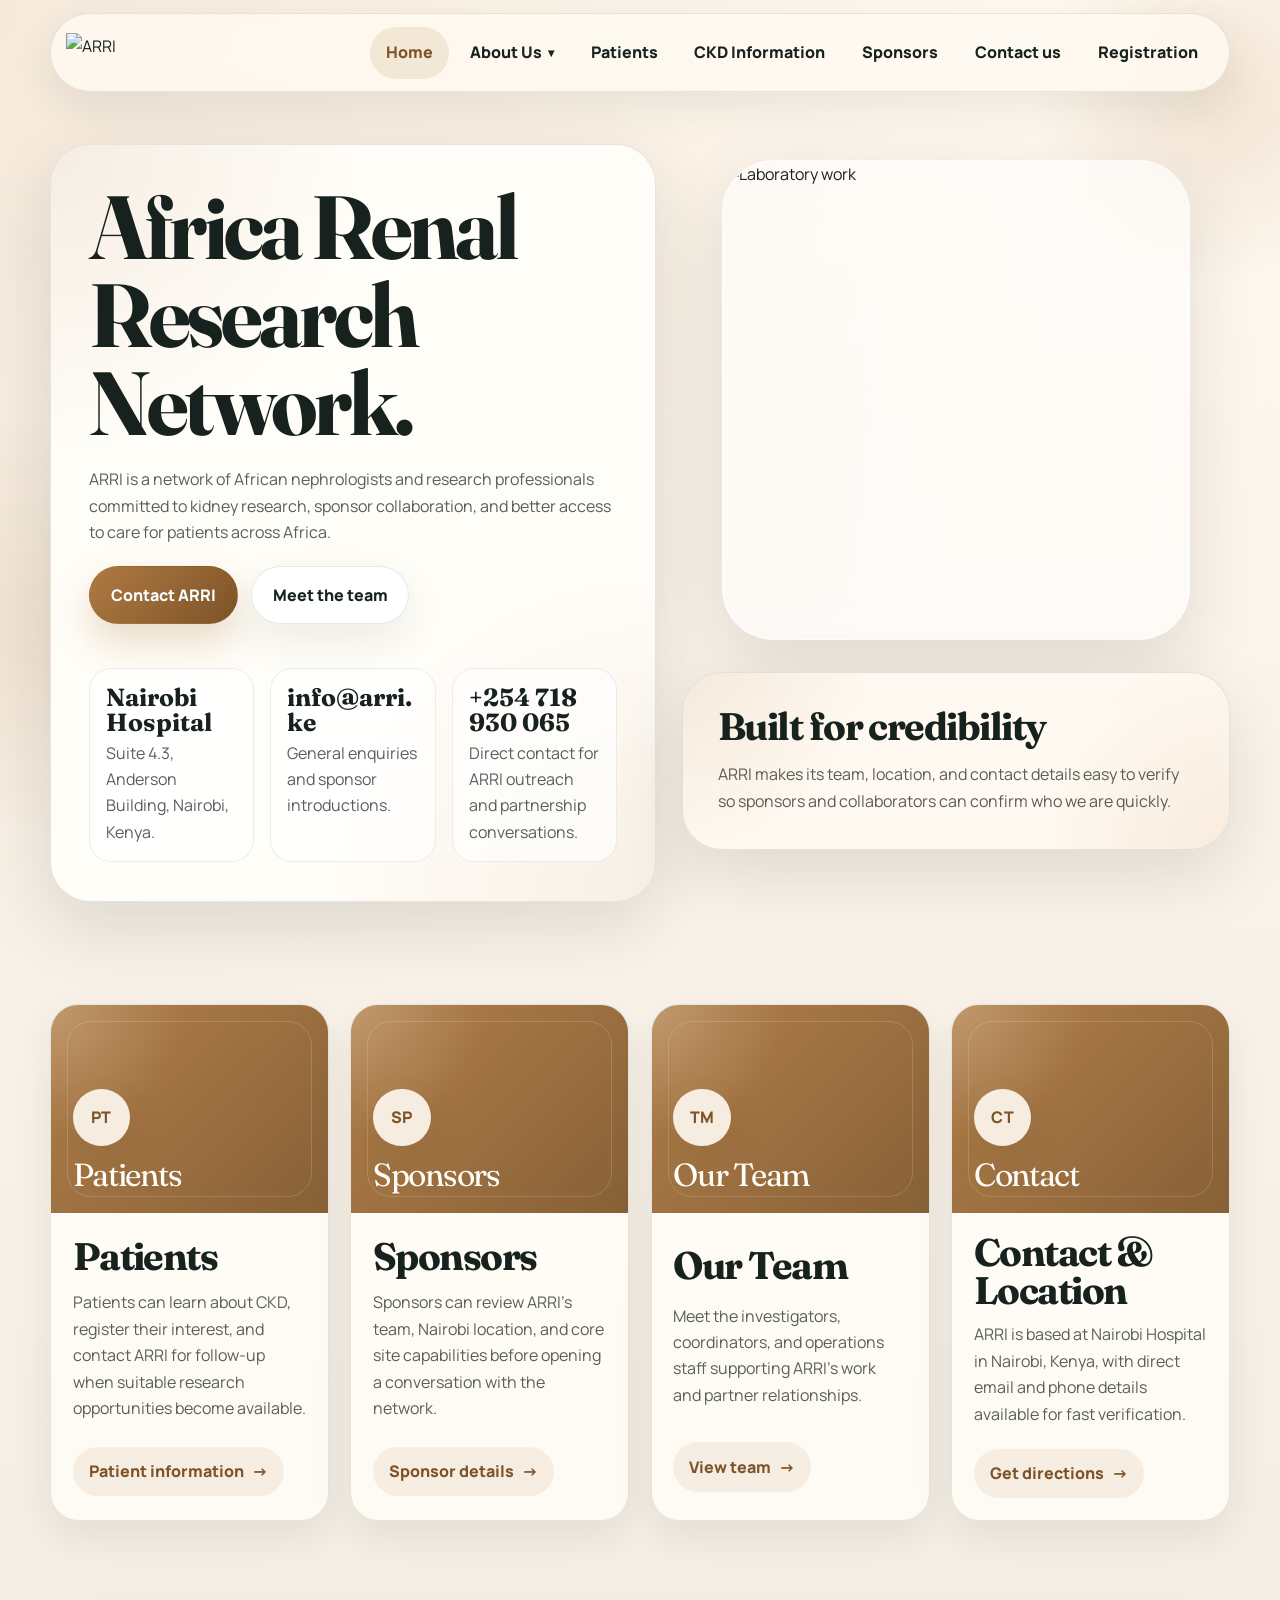
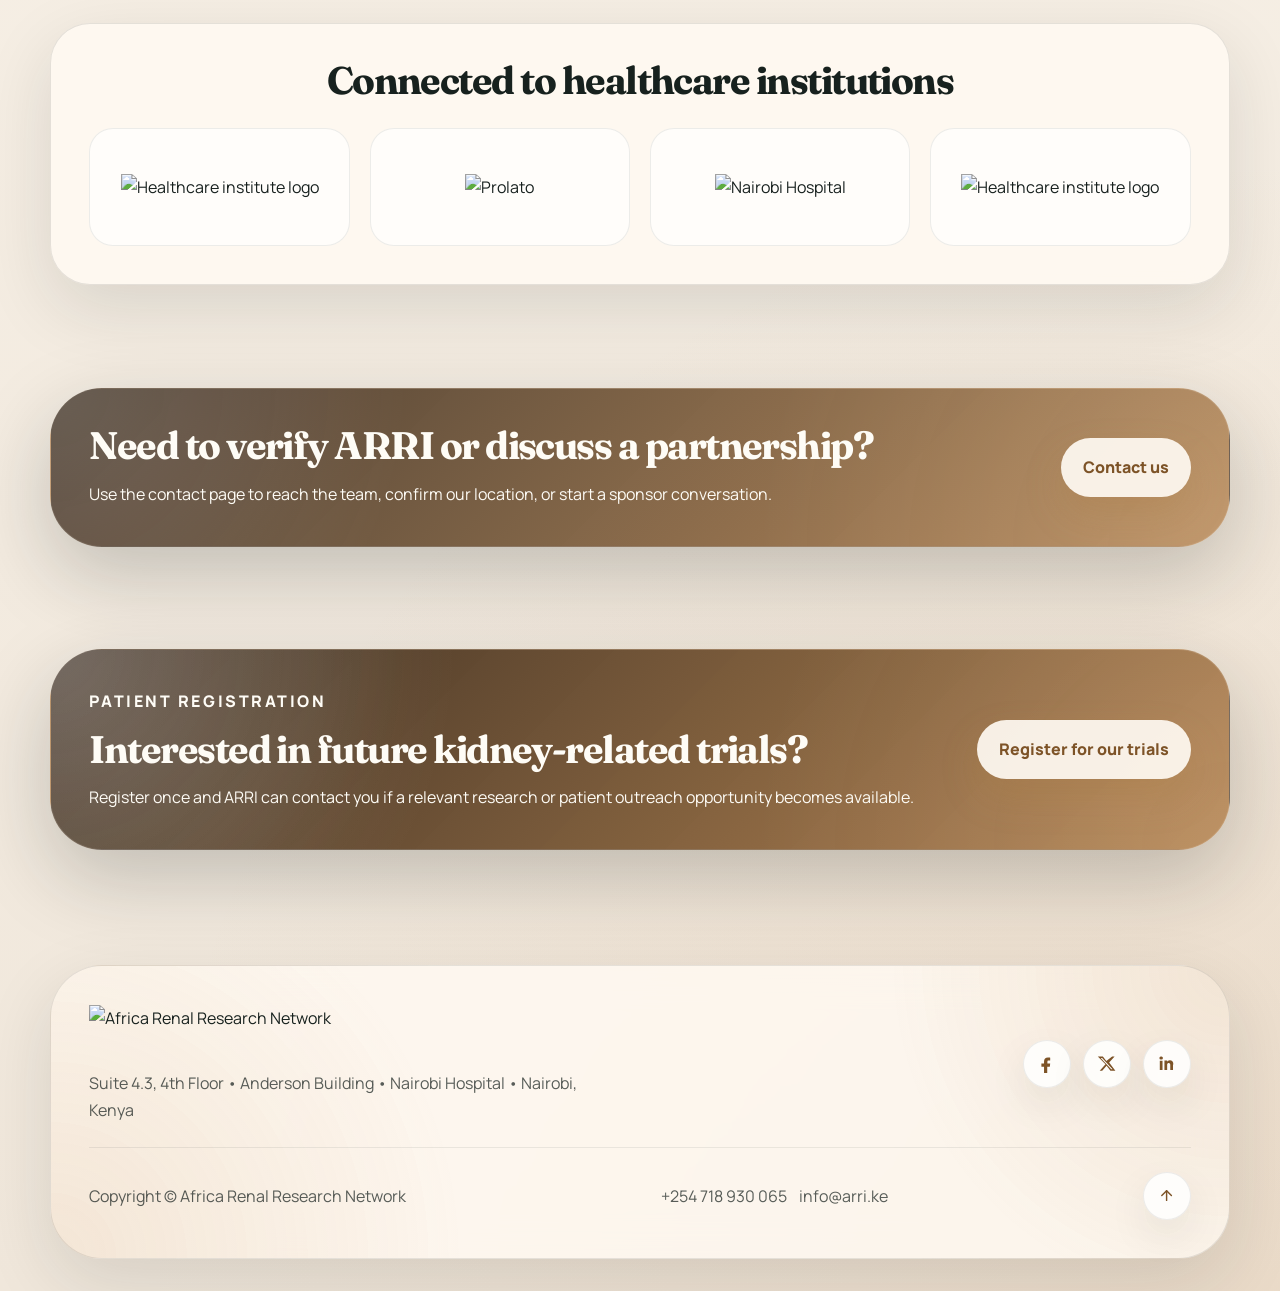
==== index.html @ 9110a849 "add" ====
<!DOCTYPE html>
<html lang="en">
  <head>
    <meta charset="utf-8">
    <meta name="viewport" content="width=device-width, initial-scale=1">
    <meta name="description" content="Official website of Africa Renal Research Network (ARRI), connecting sponsors, clinicians, and patients across Africa.">
    <title>Home | ARRI</title>
    <link rel="preconnect" href="https://fonts.googleapis.com">
    <link rel="preconnect" href="https://fonts.gstatic.com" crossorigin>
    <link href="https://fonts.googleapis.com/css2?family=Fraunces:wght@500;600;700&family=Manrope:wght@400;500;600;700;800&display=swap" rel="stylesheet">
    <link rel="stylesheet" href="styles.css">
    <script src="script.js" defer></script>
  </head>
  <body data-page="home">
    <div data-site-header></div>
    <main>
      <section class="section">
        <div class="container hero-grid">
          <div class="hero-copy surface surface--strong" data-reveal>
            <h1 class="title-xl">Africa Renal Research Network.</h1>
            <p class="hero-text">ARRI is a network of African nephrologists and research professionals committed to kidney research, sponsor collaboration, and better access to care for patients across Africa.</p>
            <div class="hero-actions">
              <a class="button" href="contactus.html">Contact ARRI</a>
              <a class="button button--secondary" href="our-team.html">Meet the team</a>
            </div>
            <div class="metrics-strip">
              <div class="metric">
                <strong>Nairobi Hospital</strong>
                <span>Suite 4.3, Anderson Building, Nairobi, Kenya.</span>
              </div>
              <div class="metric">
                <strong>info@arri.ke</strong>
                <span>General enquiries and sponsor introductions.</span>
              </div>
              <div class="metric">
                <strong>+254 718 930 065</strong>
                <span>Direct contact for ARRI outreach and partnership conversations.</span>
              </div>
            </div>
          </div>
          <div class="hero-media" data-reveal>
            <div class="media-stack">
              <figure class="frame frame--hero">
                <img src="https://arri.cloudpepper.site/web/image/1390-0ad8741e/lab-work-scaled.webp" alt="Laboratory work">
              </figure>
              <div class="panel surface hero-note">
                <div class="page-header">
                  <h2 class="title-md">Built for credibility</h2>
                  <p>ARRI makes its team, location, and contact details easy to verify so sponsors and collaborators can confirm who we are quickly.</p>
                </div>
              </div>
            </div>
          </div>
        </div>
      </section>

      <section class="section">
        <div class="container">
          <div class="card-grid card-grid--four">
            <article class="feature-card" data-reveal>
              <div class="card-media card-media--icon">
                <div class="icon-display">
                  <span class="icon-display__badge">PT</span>
                  <span class="icon-display__label">Patients</span>
                </div>
              </div>
              <div class="card-body">
                <h2 class="card-title">Patients</h2>
                <p>Patients can learn about CKD, register their interest, and contact ARRI for follow-up when suitable research opportunities become available.</p>
              </div>
              <div class="card-actions">
                <a class="link-pill" href="patients.html">Patient information</a>
              </div>
            </article>

            <article class="feature-card" data-reveal style="--delay: 100ms;">
              <div class="card-media card-media--icon">
                <div class="icon-display">
                  <span class="icon-display__badge">SP</span>
                  <span class="icon-display__label">Sponsors</span>
                </div>
              </div>
              <div class="card-body">
                <h2 class="card-title">Sponsors</h2>
                <p>Sponsors can review ARRI's team, Nairobi location, and core site capabilities before opening a conversation with the network.</p>
              </div>
              <div class="card-actions">
                <a class="link-pill" href="sponsors.html">Sponsor details</a>
              </div>
            </article>

            <article class="feature-card" data-reveal style="--delay: 180ms;">
              <div class="card-media card-media--icon">
                <div class="icon-display">
                  <span class="icon-display__badge">TM</span>
                  <span class="icon-display__label">Our Team</span>
                </div>
              </div>
              <div class="card-body">
                <h2 class="card-title">Our Team</h2>
                <p>Meet the investigators, coordinators, and operations staff supporting ARRI's work and partner relationships.</p>
              </div>
              <div class="card-actions">
                <a class="link-pill" href="our-team.html">View team</a>
              </div>
            </article>

            <article class="feature-card" data-reveal style="--delay: 260ms;">
              <div class="card-media card-media--icon">
                <div class="icon-display">
                  <span class="icon-display__badge">CT</span>
                  <span class="icon-display__label">Contact</span>
                </div>
              </div>
              <div class="card-body">
                <h2 class="card-title">Contact &amp; Location</h2>
                <p>ARRI is based at Nairobi Hospital in Nairobi, Kenya, with direct email and phone details available for fast verification.</p>
              </div>
              <div class="card-actions">
                <a class="link-pill" href="contactus.html">Get directions</a>
              </div>
            </article>
          </div>
        </div>
      </section>

      <section class="section">
        <div class="container">
          <div class="logo-panel surface" data-reveal>
            <h2 class="section-title section-title--center">Connected to healthcare institutions</h2>
            <div class="logo-grid">
              <div class="logo-cell">
                <img src="https://arri.cloudpepper.site/web/image/website.s_reference_demo_image_5" alt="Healthcare institute logo">
              </div>
              <div class="logo-cell">
                <img src="https://arri.cloudpepper.site/web/image/1366-c4a71c81/prolato.webp" alt="Prolato">
              </div>
              <div class="logo-cell">
                <img src="https://arri.cloudpepper.site/web/image/1359-c9535811/Nairobi_Hospital_Logo.png" alt="Nairobi Hospital">
              </div>
              <div class="logo-cell">
                <img src="https://arri.cloudpepper.site/web/image/1467-f5e6b9e4/Screenshot_2020-10-03_at_17.13.40-removebg-preview.png" alt="Healthcare institute logo">
              </div>
            </div>
          </div>
        </div>
      </section>

      <section class="section">
        <div class="container">
          <div class="cta-band" style="--band-image: url('https://arri.cloudpepper.site/web/image/1243-99b94b93/patients.jpeg');" data-reveal>
            <div class="cta-band__inner">
              <div class="spaced">
                <h2 class="title-md">Need to verify ARRI or discuss a partnership?</h2>
                <p>Use the contact page to reach the team, confirm our location, or start a sponsor conversation.</p>
              </div>
              <a class="button button--light" href="contactus.html">Contact us</a>
            </div>
          </div>
        </div>
      </section>
    </main>
    <div data-site-footer></div>
  </body>
</html>
---- styles.css ----
:root {
  --bg: #f6efe5;
  --bg-alt: #fffaf2;
  --surface: rgba(255, 250, 242, 0.88);
  --surface-strong: #fffdf8;
  --surface-muted: rgba(244, 235, 220, 0.8);
  --ink: #17211e;
  --ink-soft: rgba(23, 33, 30, 0.72);
  --teal: #af7a42;
  --teal-deep: #7d5327;
  --teal-soft: rgba(175, 122, 66, 0.12);
  --gold: #c48c53;
  --gold-soft: rgba(196, 140, 83, 0.16);
  --line: rgba(23, 33, 30, 0.11);
  --line-strong: rgba(23, 33, 30, 0.18);
  --shadow: 0 24px 70px rgba(23, 33, 30, 0.12);
  --shadow-soft: 0 16px 40px rgba(23, 33, 30, 0.08);
  --radius-xs: 14px;
  --radius-sm: 20px;
  --radius-md: 28px;
  --radius-lg: 40px;
  --radius-xl: 52px;
  --max-width: 1180px;
  --transition: 220ms ease;
}

*,
*::before,
*::after {
  box-sizing: border-box;
}

html {
  scroll-behavior: smooth;
}

body {
  margin: 0;
  min-height: 100vh;
  font-family: "Manrope", sans-serif;
  color: var(--ink);
  background:
    radial-gradient(circle at top left, rgba(175, 122, 66, 0.12), transparent 34%),
    radial-gradient(circle at bottom right, rgba(196, 140, 83, 0.14), transparent 36%),
    linear-gradient(180deg, #fff9f0 0%, #f6efe5 48%, #f0e7db 100%);
  line-height: 1.65;
  position: relative;
  overflow-x: hidden;
}

body::before,
body::after {
  content: "";
  position: fixed;
  inset: auto;
  pointer-events: none;
  z-index: -1;
  filter: blur(12px);
  opacity: 0.9;
}

body::before {
  top: -6rem;
  right: -8rem;
  width: 24rem;
  height: 24rem;
  border-radius: 999px;
  background: radial-gradient(circle, rgba(175, 122, 66, 0.18), transparent 68%);
}

body::after {
  left: -10rem;
  bottom: 4rem;
  width: 26rem;
  height: 26rem;
  border-radius: 999px;
  background: radial-gradient(circle, rgba(196, 140, 83, 0.14), transparent 72%);
}

img {
  display: block;
  max-width: 100%;
}

a {
  color: inherit;
  text-decoration: none;
}

button,
input,
select,
textarea {
  font: inherit;
}

button {
  cursor: pointer;
}

main {
  padding-bottom: 4rem;
}

.container {
  width: min(var(--max-width), calc(100% - 2rem));
  margin: 0 auto;
}

.section {
  padding: clamp(2.6rem, 4vw, 5rem) 0;
  position: relative;
}

.surface {
  background: var(--surface);
  border: 1px solid var(--line);
  border-radius: var(--radius-lg);
  box-shadow: var(--shadow);
  backdrop-filter: blur(18px);
}

.surface--strong {
  background: var(--surface-strong);
}

.surface--muted {
  background: var(--surface-muted);
}

.pill {
  display: inline-flex;
  align-items: center;
  gap: 0.8rem;
  padding: 0.75rem 1rem;
  border-radius: 999px;
  border: 1px solid rgba(175, 122, 66, 0.18);
  background: rgba(255, 255, 255, 0.78);
  color: var(--teal-deep);
  font-size: 0.92rem;
  font-weight: 800;
  letter-spacing: 0.01em;
  box-shadow: var(--shadow-soft);
}

.pill span {
  display: inline-flex;
  align-items: center;
  gap: 0.35rem;
}

.pill::before {
  content: "";
  width: 0.7rem;
  height: 0.7rem;
  border-radius: 999px;
  background: linear-gradient(135deg, #d6a06a, #af7a42);
  box-shadow: 0 0 0 0.25rem rgba(175, 122, 66, 0.18);
}

.button,
.mini-button {
  display: inline-flex;
  align-items: center;
  justify-content: center;
  gap: 0.55rem;
  padding: 0.95rem 1.3rem;
  border: 1px solid transparent;
  border-radius: 999px;
  font-weight: 800;
  transition:
    transform var(--transition),
    box-shadow var(--transition),
    background var(--transition),
    border-color var(--transition),
    color var(--transition);
}

.button:hover,
.mini-button:hover,
.button:focus-visible,
.mini-button:focus-visible {
  transform: translateY(-2px);
}

.button {
  background: linear-gradient(135deg, var(--teal), var(--teal-deep));
  color: #f8fffe;
  box-shadow: 0 18px 36px rgba(175, 122, 66, 0.26);
}

.button--secondary {
  background: rgba(255, 255, 255, 0.88);
  color: var(--ink);
  border-color: rgba(23, 33, 30, 0.1);
  box-shadow: var(--shadow-soft);
}

.button--ghost,
.mini-button {
  background: rgba(255, 255, 255, 0.76);
  color: var(--ink);
  border-color: rgba(23, 33, 30, 0.1);
  box-shadow: var(--shadow-soft);
}

.button--light {
  background: rgba(255, 250, 242, 0.92);
  color: var(--teal-deep);
}

.button--outline {
  background: transparent;
  color: var(--teal-deep);
  border-color: rgba(175, 122, 66, 0.28);
}

.title-xl,
.title-lg,
.title-md,
.card-title,
.section-title,
.faq-title,
.footer-title {
  font-family: "Fraunces", serif;
  letter-spacing: -0.04em;
  line-height: 0.98;
  margin: 0;
}

.title-xl {
  font-size: clamp(3.2rem, 8vw, 5.6rem);
}

.title-lg {
  font-size: clamp(2.4rem, 5vw, 4rem);
}

.title-md,
.card-title,
.section-title,
.faq-title {
  font-size: clamp(1.7rem, 3vw, 2.5rem);
}

.section-title--center {
  text-align: center;
}

.text-muted {
  color: var(--ink-soft);
}

.hero-grid,
.split-grid,
.contact-grid,
.study-card,
.showcase-grid {
  display: grid;
  gap: clamp(1.2rem, 2vw, 2rem);
}

.hero-grid,
.contact-grid {
  grid-template-columns: minmax(0, 1.05fr) minmax(0, 0.95fr);
  align-items: center;
}

.split-grid {
  grid-template-columns: repeat(2, minmax(0, 1fr));
}

.hero-copy,
.page-copy,
.panel,
.cta-band,
.logo-panel,
.form-card,
.contact-card,
.showcase-copy {
  position: relative;
  overflow: hidden;
}

.hero-copy,
.page-copy {
  padding: clamp(1.5rem, 3vw, 3rem);
}

.hero-copy::before,
.page-copy::before,
.panel::before,
.cta-band::before,
.form-card::before,
.contact-card::before {
  content: "";
  position: absolute;
  inset: 0;
  background:
    radial-gradient(circle at top left, rgba(175, 122, 66, 0.12), transparent 32%),
    radial-gradient(circle at bottom right, rgba(196, 140, 83, 0.12), transparent 34%);
  pointer-events: none;
}

.hero-copy > *,
.page-copy > *,
.panel > *,
.cta-band > *,
.form-card > *,
.contact-card > * {
  position: relative;
  z-index: 1;
}

.hero-copy {
  display: grid;
  gap: 1.25rem;
}

.hero-text,
.page-copy p,
.panel p,
.cta-band p {
  margin: 0;
  color: var(--ink-soft);
  font-size: 1rem;
}

.hero-actions,
.mini-actions,
.button-row,
.nav-actions,
.footer-links {
  display: flex;
  flex-wrap: wrap;
  gap: 0.8rem;
  align-items: center;
}

.hero-media {
  position: relative;
  min-height: 100%;
}

.media-stack {
  display: grid;
  grid-template-columns: minmax(0, 1fr);
  gap: 1rem;
  height: 100%;
}

.frame {
  overflow: hidden;
  border-radius: var(--radius-xl);
  border: 1px solid rgba(255, 255, 255, 0.64);
  box-shadow: var(--shadow);
  background: rgba(255, 255, 255, 0.58);
  backdrop-filter: blur(14px);
}

.frame img,
.card-media img,
.showcase-visual img,
.map-frame iframe {
  width: 100%;
  height: 100%;
  object-fit: cover;
}

.frame--hero {
  min-height: 480px;
}

.frame--float {
  position: absolute;
  right: 0;
  bottom: -2rem;
  width: min(48%, 280px);
  aspect-ratio: 0.95;
  border-radius: 32px;
  transform: rotate(6deg);
}

.brand-chip {
  position: absolute;
  left: 1rem;
  top: 1rem;
  padding: 0.75rem 0.95rem;
  border-radius: 22px;
  background: rgba(255, 253, 248, 0.84);
  border: 1px solid rgba(23, 33, 30, 0.1);
  box-shadow: var(--shadow-soft);
  backdrop-filter: blur(12px);
}

.brand-chip img {
  width: 5rem;
  height: auto;
}

.media-caption {
  position: absolute;
  left: 1rem;
  bottom: 1rem;
  right: 1rem;
  display: flex;
  justify-content: flex-end;
}

.image-overlay {
  display: inline-flex;
  padding: 0.9rem;
  border-radius: 24px;
  background: rgba(255, 253, 248, 0.82);
  border: 1px solid rgba(23, 33, 30, 0.1);
  box-shadow: var(--shadow-soft);
}

.image-overlay img {
  max-height: 3rem;
  width: auto;
}

.card-grid {
  display: grid;
  gap: 1.35rem;
}

.card-grid--four {
  grid-template-columns: repeat(4, minmax(0, 1fr));
}

.card-grid--three {
  grid-template-columns: repeat(3, minmax(0, 1fr));
}

.card-grid--two {
  grid-template-columns: repeat(2, minmax(0, 1fr));
}

.feature-card,
.team-card,
.study-promo-card,
.info-card,
.timeline-card {
  display: grid;
  border-radius: var(--radius-md);
  overflow: hidden;
  border: 1px solid var(--line);
  background: rgba(255, 253, 248, 0.88);
  box-shadow: var(--shadow-soft);
  min-height: 100%;
}

.feature-card:hover .card-media img,
.team-card:hover .card-media img,
.study-promo-card:hover .card-media img,
.study-card:hover .card-media img,
.timeline-card:hover .card-media img {
  transform: scale(1.05);
}

.card-media {
  position: relative;
  aspect-ratio: 4 / 3;
  overflow: hidden;
}

.card-media--icon {
  display: grid;
  align-items: end;
  padding: 1.35rem;
  background:
    radial-gradient(circle at top left, rgba(255, 255, 255, 0.2), transparent 38%),
    linear-gradient(135deg, rgba(175, 122, 66, 0.96), rgba(125, 83, 39, 0.92));
}

.card-media--icon::before {
  content: "";
  position: absolute;
  inset: 1rem;
  border-radius: 24px;
  border: 1px solid rgba(255, 255, 255, 0.16);
}

.icon-display {
  position: relative;
  z-index: 1;
  display: grid;
  gap: 0.8rem;
  justify-items: start;
}

.icon-display--center {
  justify-items: center;
  text-align: center;
}

.icon-display__badge {
  display: inline-grid;
  place-items: center;
  min-width: 3.6rem;
  height: 3.6rem;
  padding: 0 1rem;
  border-radius: 999px;
  background: rgba(255, 250, 242, 0.9);
  color: var(--teal-deep);
  font-weight: 800;
  letter-spacing: 0.04em;
  box-shadow: var(--shadow-soft);
}

.icon-display__label {
  color: #fffdf8;
  font-family: "Fraunces", serif;
  font-size: clamp(1.5rem, 3vw, 2rem);
  line-height: 1;
  letter-spacing: -0.04em;
}

.card-media img {
  transition: transform 420ms ease;
}

.card-body {
  display: grid;
  gap: 0.75rem;
  padding: 1.35rem;
}

.card-body p,
.study-card__copy p,
.showcase-copy p {
  margin: 0;
  color: var(--ink-soft);
}

.card-actions {
  display: flex;
  align-items: center;
  justify-content: space-between;
  gap: 1rem;
  padding: 0 1.35rem 1.35rem;
}

.link-pill {
  display: inline-flex;
  align-items: center;
  gap: 0.5rem;
  padding: 0.72rem 1rem;
  border-radius: 999px;
  background: rgba(175, 122, 66, 0.1);
  color: var(--teal-deep);
  font-weight: 800;
}

.link-pill::after {
  content: "→";
  font-size: 1rem;
}

.logo-panel {
  padding: clamp(1.5rem, 3vw, 2.5rem);
}

.logo-grid {
  display: grid;
  grid-template-columns: repeat(4, minmax(0, 1fr));
  gap: 1.25rem;
  align-items: center;
  margin-top: 1.75rem;
}

.logo-cell {
  display: grid;
  place-items: center;
  padding: 1.2rem;
  min-height: 118px;
  border-radius: 24px;
  background: rgba(255, 255, 255, 0.72);
  border: 1px solid rgba(23, 33, 30, 0.08);
}

.logo-cell img {
  max-height: 72px;
  width: auto;
  object-fit: contain;
  filter: saturate(0.92);
}

.logo-nav {
  display: flex;
  justify-content: center;
  gap: 0.8rem;
  margin-top: 1.6rem;
}

.cta-band {
  padding: clamp(1.6rem, 3vw, 2.6rem);
  color: #fefcf6;
  border-radius: var(--radius-xl);
  background:
    linear-gradient(135deg, rgba(42, 28, 16, 0.84), rgba(175, 122, 66, 0.82)),
    var(--band-image, linear-gradient(135deg, rgba(175, 122, 66, 0.6), rgba(125, 83, 39, 0.95)));
  background-position: center;
  background-size: cover;
  border: 1px solid rgba(255, 250, 242, 0.18);
  box-shadow: 0 28px 80px rgba(23, 33, 30, 0.22);
}

.cta-band::before {
  background:
    radial-gradient(circle at top left, rgba(255, 255, 255, 0.16), transparent 30%),
    radial-gradient(circle at bottom right, rgba(255, 255, 255, 0.1), transparent 40%);
}

.cta-band h2,
.cta-band p {
  color: inherit;
}

.cta-band__eyebrow {
  margin: 0;
  font-size: 0.8rem;
  font-weight: 800;
  letter-spacing: 0.16em;
  text-transform: uppercase;
  color: rgba(255, 250, 242, 0.78);
}

.cta-band--register {
  background:
    radial-gradient(circle at top left, rgba(255, 255, 255, 0.16), transparent 34%),
    linear-gradient(135deg, rgba(42, 28, 16, 0.92), rgba(175, 122, 66, 0.88));
}

.cta-band__inner {
  display: flex;
  align-items: center;
  justify-content: space-between;
  gap: 1.25rem;
}

.page-header {
  display: grid;
  gap: 1rem;
}

.panel {
  padding: clamp(1.35rem, 3vw, 2.2rem);
}

.panel-list {
  display: grid;
  gap: 0.9rem;
  margin: 0;
  padding: 0;
  list-style: none;
}

.panel-list li {
  position: relative;
  padding: 1rem 1rem 1rem 3.25rem;
  border-radius: 22px;
  background: rgba(255, 255, 255, 0.7);
  border: 1px solid rgba(23, 33, 30, 0.08);
}

.panel-list li::before {
  content: "";
  position: absolute;
  left: 1rem;
  top: 1rem;
  width: 1.45rem;
  height: 1.45rem;
  border-radius: 999px;
  background: linear-gradient(135deg, var(--gold), #e2c177);
  box-shadow: 0 0 0 0.28rem rgba(196, 140, 83, 0.12);
}

.study-list {
  display: grid;
  gap: 1.2rem;
}

.study-card {
  grid-template-columns: minmax(0, 280px) minmax(0, 1fr);
  align-items: stretch;
  border-radius: var(--radius-lg);
  overflow: hidden;
  border: 1px solid var(--line);
  background: rgba(255, 253, 248, 0.92);
  box-shadow: var(--shadow-soft);
}

.study-card__copy {
  display: grid;
  align-content: center;
  gap: 0.95rem;
  padding: clamp(1.35rem, 3vw, 2rem);
}

.study-card--inline {
  grid-template-columns: minmax(0, 1fr);
}

.study-card__header {
  display: flex;
  align-items: center;
  gap: 0.9rem;
}

.study-card__icon {
  display: inline-grid;
  place-items: center;
  width: 3rem;
  height: 3rem;
  flex: 0 0 3rem;
  border-radius: 16px;
  background: rgba(175, 122, 66, 0.12);
  color: var(--teal-deep);
  border: 1px solid rgba(175, 122, 66, 0.16);
  box-shadow: var(--shadow-soft);
}

.study-card__icon svg {
  width: 1.35rem;
  height: 1.35rem;
  stroke: currentColor;
  fill: none;
  stroke-width: 1.8;
  stroke-linecap: round;
  stroke-linejoin: round;
}

.study-card__title-wrap {
  display: grid;
  gap: 0.3rem;
}

.study-card__label {
  margin: 0;
  color: var(--teal-deep);
  font-size: 0.78rem;
  font-weight: 800;
  letter-spacing: 0.14em;
  text-transform: uppercase;
}

.showcase-grid {
  grid-template-columns: minmax(0, 0.95fr) minmax(0, 1.05fr);
  align-items: stretch;
}

.showcase-copy,
.showcase-visual {
  min-height: 100%;
}

.hero-note {
  display: grid;
  align-content: center;
  gap: 1rem;
  min-height: 100%;
}

.hero-note p,
.metric span {
  margin: 0;
  color: var(--ink-soft);
}

.showcase-copy {
  padding: clamp(1.45rem, 3vw, 2.4rem);
}

.showcase-visual {
  overflow: hidden;
  border-radius: var(--radius-lg);
  border: 1px solid var(--line);
  box-shadow: var(--shadow-soft);
}

.metrics-strip {
  display: grid;
  grid-template-columns: repeat(3, minmax(0, 1fr));
  gap: 1rem;
  margin-top: 1.5rem;
}

.metric {
  padding: 1rem;
  border-radius: 22px;
  background: rgba(255, 255, 255, 0.68);
  border: 1px solid rgba(23, 33, 30, 0.08);
  overflow-wrap: anywhere;
}

.metric strong {
  display: block;
  font-family: "Fraunces", serif;
  font-size: 1.55rem;
  line-height: 1;
  margin-bottom: 0.3rem;
}

.process-header {
  display: grid;
  gap: 0.7rem;
  margin-bottom: 1.4rem;
}

.process-grid {
  display: grid;
  grid-template-columns: repeat(5, minmax(0, 1fr));
  gap: 1rem;
}

.process-grid--journey {
  position: relative;
  grid-template-columns: repeat(4, minmax(0, 1fr));
  gap: 1.15rem;
  align-items: stretch;
}

.process-grid--journey::before,
.process-grid--journey::after {
  content: "";
  position: absolute;
  left: clamp(3rem, 8vw, 4.75rem);
  right: clamp(3rem, 8vw, 4.75rem);
  top: 2.1rem;
  height: 2px;
  border-radius: 999px;
  pointer-events: none;
}

.process-grid--journey::before {
  background: rgba(175, 122, 66, 0.18);
}

.process-grid--journey::after {
  background: linear-gradient(90deg, rgba(175, 122, 66, 0.24), var(--gold), var(--teal-deep));
  transform-origin: left center;
  animation: process-sweep 5s ease-in-out infinite;
}

.process-node {
  position: relative;
  z-index: 1;
  display: grid;
  gap: 1rem;
  padding: 1.35rem 1.2rem 1.25rem;
  border-radius: 28px;
  border: 1px solid rgba(23, 33, 30, 0.08);
  background: linear-gradient(180deg, rgba(255, 255, 255, 0.96), rgba(255, 250, 242, 0.9));
  box-shadow: var(--shadow-soft);
  min-height: 100%;
  scroll-snap-align: start;
}

.process-node__top {
  display: flex;
  align-items: center;
  gap: 0.85rem;
}

.process-node__step {
  display: inline-grid;
  place-items: center;
  width: 2.65rem;
  height: 2.65rem;
  flex: 0 0 2.65rem;
  border-radius: 999px;
  background: linear-gradient(135deg, var(--gold), #dfc17b);
  color: #fffdf8;
  font-weight: 800;
  letter-spacing: 0.06em;
  box-shadow: 0 12px 24px rgba(196, 140, 83, 0.22);
}

.process-node__icon {
  display: inline-grid;
  place-items: center;
  width: 3rem;
  height: 3rem;
  flex: 0 0 3rem;
  border-radius: 18px;
  color: var(--teal-deep);
  background: rgba(175, 122, 66, 0.12);
  border: 1px solid rgba(175, 122, 66, 0.18);
  box-shadow: inset 0 1px 0 rgba(255, 255, 255, 0.58);
  animation: process-float 4.4s ease-in-out infinite;
}

.process-node__icon svg {
  width: 1.4rem;
  height: 1.4rem;
  stroke: currentColor;
  fill: none;
  stroke-width: 1.8;
  stroke-linecap: round;
  stroke-linejoin: round;
}

.process-node__copy {
  display: grid;
  gap: 0.55rem;
}

.process-node__label {
  margin: 0;
  color: var(--teal-deep);
  font-size: 0.78rem;
  font-weight: 800;
  letter-spacing: 0.14em;
  text-transform: uppercase;
}

.process-node:nth-child(2) .process-node__icon {
  animation-delay: 0.4s;
}

.process-node:nth-child(3) .process-node__icon {
  animation-delay: 0.8s;
}

.process-node:nth-child(4) .process-node__icon {
  animation-delay: 1.2s;
}

@keyframes process-sweep {
  0% {
    transform: scaleX(0.12);
    opacity: 0.35;
  }

  45% {
    transform: scaleX(1);
    opacity: 0.95;
  }

  100% {
    transform: scaleX(0.18);
    opacity: 0.42;
  }
}

@keyframes process-float {
  0%,
  100% {
    transform: translateY(0);
  }

  50% {
    transform: translateY(-4px);
  }
}

.timeline-card {
  position: relative;
}

.timeline-card .card-body {
  gap: 0.6rem;
}

.timeline-step {
  position: absolute;
  top: 1rem;
  left: 1rem;
  width: 2.6rem;
  height: 2.6rem;
  display: grid;
  place-items: center;
  border-radius: 999px;
  background: linear-gradient(135deg, var(--gold), #dfc17b);
  color: #fffdf8;
  font-weight: 800;
  box-shadow: 0 12px 24px rgba(196, 140, 83, 0.28);
}

.faq-stack {
  display: grid;
  gap: 1rem;
}

.faq-item {
  padding: 0 1.2rem;
  border-radius: 26px;
  border: 1px solid var(--line);
  background: rgba(255, 253, 248, 0.84);
  box-shadow: var(--shadow-soft);
}

.faq-item summary {
  list-style: none;
  display: flex;
  align-items: center;
  justify-content: space-between;
  gap: 1rem;
  cursor: pointer;
  padding: 1.25rem 0;
  font-weight: 800;
}

.faq-item summary::-webkit-details-marker {
  display: none;
}

.faq-item summary::after {
  content: "+";
  display: inline-grid;
  place-items: center;
  width: 2rem;
  height: 2rem;
  flex: 0 0 2rem;
  border-radius: 999px;
  background: rgba(175, 122, 66, 0.1);
  color: var(--teal-deep);
  transition: transform var(--transition), background var(--transition);
}

.faq-item[open] summary::after {
  content: "−";
  transform: rotate(180deg);
  background: rgba(196, 140, 83, 0.14);
}

.faq-item p {
  margin: 0 0 1.25rem;
  color: var(--ink-soft);
}

.team-grid {
  display: grid;
  grid-template-columns: repeat(4, minmax(0, 1fr));
  gap: 1.2rem;
}

.team-card .card-media {
  aspect-ratio: 4 / 5;
}

.team-card .card-media img {
  object-position: center top;
}

.social-tag {
  display: inline-flex;
  width: fit-content;
  padding: 0.45rem 0.8rem;
  border-radius: 999px;
  background: rgba(175, 122, 66, 0.12);
  color: var(--teal-deep);
  font-size: 0.84rem;
  font-weight: 800;
}

.study-promo-card .card-media {
  aspect-ratio: 16 / 10;
}

.contact-grid {
  align-items: start;
}

.form-card,
.contact-card {
  padding: clamp(1.4rem, 3vw, 2.4rem);
}

.form-card {
  display: grid;
  gap: 1.25rem;
}

.form-grid {
  display: grid;
  grid-template-columns: repeat(2, minmax(0, 1fr));
  gap: 1rem;
}

.field,
.fieldset-shell {
  display: grid;
  gap: 0.55rem;
}

.field--full,
.fieldset-shell {
  grid-column: 1 / -1;
}

.field > span,
.fieldset-title {
  font-weight: 800;
  font-size: 0.96rem;
}

.field input,
.field select,
.field textarea,
.fieldset-shell input,
.fieldset-shell select,
.fieldset-shell textarea {
  width: 100%;
  border: 1px solid rgba(23, 33, 30, 0.12);
  background: rgba(255, 255, 255, 0.8);
  color: var(--ink);
  padding: 0.95rem 1rem;
  border-radius: 18px;
  outline: none;
  transition: border-color var(--transition), box-shadow var(--transition), background var(--transition);
}

.field input:focus,
.field select:focus,
.field textarea:focus,
.fieldset-shell input:focus,
.fieldset-shell select:focus,
.fieldset-shell textarea:focus {
  border-color: rgba(175, 122, 66, 0.36);
  box-shadow: 0 0 0 0.22rem rgba(175, 122, 66, 0.12);
  background: #ffffff;
}

.field textarea,
.fieldset-shell textarea {
  min-height: 130px;
  resize: vertical;
}

.form-section {
  display: grid;
  gap: 0.9rem;
  padding: 1.2rem;
  border-radius: 26px;
  background: rgba(255, 255, 255, 0.62);
  border: 1px solid rgba(23, 33, 30, 0.08);
}

.choice-grid {
  display: grid;
  grid-template-columns: repeat(auto-fit, minmax(220px, 1fr));
  gap: 0.75rem;
  max-height: 360px;
  overflow: auto;
  padding-right: 0.35rem;
}

.choice-card {
  display: flex;
  align-items: flex-start;
  gap: 0.75rem;
  padding: 0.82rem 0.92rem;
  border-radius: 18px;
  border: 1px solid rgba(23, 33, 30, 0.1);
  background: rgba(255, 255, 255, 0.82);
}

.choice-card input {
  width: 1.08rem;
  height: 1.08rem;
  margin: 0.15rem 0 0;
  accent-color: var(--teal);
}

.choice-card span {
  display: block;
  color: var(--ink);
}

.radio-grid {
  display: grid;
  grid-template-columns: repeat(auto-fit, minmax(220px, 1fr));
  gap: 0.75rem;
}

.form-submit-row {
  display: flex;
  justify-content: flex-start;
}

.form-card.is-submitted .button {
  background: linear-gradient(135deg, #2e9d63, #1b7a4a);
  box-shadow: 0 18px 36px rgba(46, 157, 99, 0.26);
}

.contact-list {
  margin: 0;
  padding: 0;
  list-style: none;
  display: grid;
  gap: 1rem;
}

.contact-list li {
  padding: 1rem 1.1rem;
  border-radius: 22px;
  background: rgba(255, 255, 255, 0.7);
  border: 1px solid rgba(23, 33, 30, 0.08);
}

.contact-links {
  display: grid;
  gap: 0.75rem;
}

.map-frame {
  overflow: hidden;
  border-radius: var(--radius-xl);
  border: 1px solid var(--line);
  box-shadow: var(--shadow);
}

.map-frame iframe {
  min-height: 420px;
  border: 0;
}

.site-header {
  position: sticky;
  top: 0.8rem;
  z-index: 80;
  padding-top: 0.8rem;
}

.nav-shell {
  width: min(var(--max-width), calc(100% - 2rem));
  margin: 0 auto;
  border: 1px solid rgba(23, 33, 30, 0.1);
  border-radius: 999px;
  background: rgba(255, 250, 242, 0.8);
  box-shadow: var(--shadow-soft);
  backdrop-filter: blur(18px);
}

.nav-top {
  display: flex;
  align-items: center;
  justify-content: space-between;
  gap: 1rem;
  padding: 0.8rem 0.95rem;
}

.brand {
  display: inline-flex;
  align-items: center;
  flex: 0 0 auto;
}

.brand img {
  width: auto;
  height: 2.5rem;
}

.desktop-nav {
  display: flex;
  align-items: center;
  gap: 0.3rem;
  min-width: 0;
}

.nav-link,
.nav-group summary,
.nav-signin {
  display: inline-flex;
  align-items: center;
  gap: 0.35rem;
  padding: 0.8rem 1rem;
  border-radius: 999px;
  color: var(--ink);
  font-weight: 800;
  transition: background var(--transition), color var(--transition), transform var(--transition);
}

.nav-link:hover,
.nav-link:focus-visible,
.nav-group summary:hover,
.nav-group summary:focus-visible,
.nav-signin:hover,
.nav-signin:focus-visible {
  background: rgba(175, 122, 66, 0.1);
  color: var(--teal-deep);
}

.nav-link.is-active,
.nav-group.is-active > summary {
  background: rgba(175, 122, 66, 0.14);
  color: var(--teal-deep);
}

.nav-signin {
  background: rgba(255, 255, 255, 0.84);
  border: 1px solid rgba(23, 33, 30, 0.08);
}

.nav-group {
  position: relative;
}

.nav-group summary {
  list-style: none;
  cursor: pointer;
}

.nav-group summary::-webkit-details-marker {
  display: none;
}

.nav-group summary::after {
  content: "▾";
  font-size: 0.72rem;
  color: inherit;
}

.dropdown-menu {
  position: absolute;
  top: calc(100% + 0.65rem);
  left: 0;
  min-width: 220px;
  padding: 0.55rem;
  border-radius: 24px;
  border: 1px solid rgba(23, 33, 30, 0.08);
  background: rgba(255, 250, 242, 0.96);
  box-shadow: var(--shadow-soft);
  backdrop-filter: blur(18px);
  display: grid;
  gap: 0.3rem;
}

.dropdown-link {
  padding: 0.78rem 0.95rem;
  border-radius: 18px;
  font-weight: 700;
  color: var(--ink-soft);
}

.dropdown-link:hover,
.dropdown-link:focus-visible,
.dropdown-link.is-active {
  background: rgba(175, 122, 66, 0.1);
  color: var(--teal-deep);
}

.mobile-toggle,
.mobile-backdrop,
.mobile-panel {
  display: none;
}

.mobile-toggle {
  width: 3rem;
  height: 3rem;
  border: 0;
  border-radius: 999px;
  background: rgba(175, 122, 66, 0.12);
  color: var(--teal-deep);
}

.mobile-toggle svg,
.mobile-close svg,
.social-link svg,
.scroll-top svg {
  width: 1.2rem;
  height: 1.2rem;
}

.site-footer {
  padding: 0 0 2rem;
}

.footer-shell {
  padding: clamp(1.5rem, 3vw, 2.4rem);
  border-radius: var(--radius-xl);
  border: 1px solid rgba(23, 33, 30, 0.1);
  background:
    radial-gradient(circle at top right, rgba(175, 122, 66, 0.14), transparent 28%),
    radial-gradient(circle at bottom left, rgba(196, 140, 83, 0.16), transparent 34%),
    rgba(255, 250, 242, 0.84);
  box-shadow: var(--shadow);
  backdrop-filter: blur(18px);
}

.footer-top {
  display: flex;
  justify-content: space-between;
  gap: 1.5rem;
  align-items: center;
  padding-bottom: 1.5rem;
  border-bottom: 1px solid rgba(23, 33, 30, 0.08);
}

.footer-brand {
  display: grid;
  gap: 0.9rem;
  max-width: 32rem;
}

.footer-brand img {
  width: auto;
  height: 3.2rem;
}

.footer-brand p,
.footer-bottom p,
.footer-links a {
  margin: 0;
  color: var(--ink-soft);
}

.footer-socials {
  display: flex;
  align-items: center;
  gap: 0.75rem;
}

.social-link,
.scroll-top {
  display: inline-grid;
  place-items: center;
  width: 3rem;
  height: 3rem;
  border-radius: 999px;
  border: 1px solid rgba(23, 33, 30, 0.08);
  background: rgba(255, 255, 255, 0.84);
  color: var(--teal-deep);
  box-shadow: var(--shadow-soft);
  transition: transform var(--transition), background var(--transition), color var(--transition);
}

.social-link:hover,
.scroll-top:hover,
.social-link:focus-visible,
.scroll-top:focus-visible {
  transform: translateY(-2px);
  background: rgba(175, 122, 66, 0.12);
}

.footer-bottom {
  display: flex;
  justify-content: space-between;
  align-items: center;
  gap: 1rem;
  padding-top: 1.5rem;
}

.reveal {
  opacity: 0;
  transform: translateY(26px) scale(0.985);
  transition:
    opacity 720ms ease,
    transform 720ms ease;
  transition-delay: var(--delay, 0ms);
}

.reveal.is-visible {
  opacity: 1;
  transform: translateY(0) scale(1);
}

.center {
  text-align: center;
}

.spaced {
  display: grid;
  gap: 1rem;
}

.muted-box {
  padding: 1.2rem;
  border-radius: 24px;
  background: rgba(255, 255, 255, 0.64);
  border: 1px solid rgba(23, 33, 30, 0.08);
}

.empty-state {
  padding: clamp(1.4rem, 3vw, 2.2rem);
  border-radius: var(--radius-lg);
  background:
    radial-gradient(circle at top left, rgba(175, 122, 66, 0.1), transparent 34%),
    rgba(255, 253, 248, 0.9);
  border: 1px solid rgba(23, 33, 30, 0.1);
  box-shadow: var(--shadow-soft);
}

@media (max-width: 1100px) {
  .card-grid--four,
  .process-grid,
  .team-grid {
    grid-template-columns: repeat(2, minmax(0, 1fr));
  }

  .card-grid--three {
    grid-template-columns: repeat(2, minmax(0, 1fr));
  }

  .process-grid--journey {
    display: flex;
    flex-wrap: nowrap;
    overflow-x: auto;
    scroll-snap-type: x proximity;
    -webkit-overflow-scrolling: touch;
    padding-bottom: 0.35rem;
    scrollbar-width: none;
  }

  .process-grid--journey::before,
  .process-grid--journey::after {
    display: none;
  }

  .process-node {
    min-width: 240px;
    flex: 0 0 240px;
  }

  .hero-grid,
  .contact-grid,
  .showcase-grid,
  .split-grid {
    grid-template-columns: minmax(0, 1fr);
  }

  .study-card {
    grid-template-columns: minmax(0, 1fr);
  }

  .cta-band__inner,
  .footer-top,
  .footer-bottom {
    flex-direction: column;
    align-items: flex-start;
  }

  .metrics-strip {
    grid-template-columns: repeat(2, minmax(0, 1fr));
  }
}

@media (max-width: 900px) {
  .site-header {
    top: 0.6rem;
  }

  .nav-shell {
    border-radius: 30px;
  }

  .desktop-nav,
  .nav-signin {
    display: none;
  }

  .mobile-toggle,
  .mobile-backdrop,
  .mobile-panel {
    display: block;
  }

  .mobile-toggle {
    display: inline-grid;
    place-items: center;
  }

  .mobile-backdrop {
    position: fixed;
    inset: 0;
    background: rgba(23, 33, 30, 0.42);
    opacity: 0;
    pointer-events: none;
    transition: opacity var(--transition);
    z-index: 89;
  }

  .mobile-panel {
    position: fixed;
    top: 0;
    right: 0;
    bottom: 0;
    width: min(360px, 100%);
    padding: 1rem;
    background: rgba(255, 250, 242, 0.96);
    border-left: 1px solid rgba(23, 33, 30, 0.08);
    box-shadow: -20px 0 50px rgba(23, 33, 30, 0.18);
    transform: translateX(100%);
    transition: transform var(--transition);
    z-index: 90;
    overflow-y: auto;
    backdrop-filter: blur(18px);
  }

  body.menu-open {
    overflow: hidden;
  }

  body.menu-open .mobile-backdrop {
    opacity: 1;
    pointer-events: auto;
  }

  body.menu-open .mobile-panel {
    transform: translateX(0);
  }

  .mobile-panel__header {
    display: flex;
    align-items: center;
    justify-content: space-between;
    gap: 1rem;
    margin-bottom: 1rem;
  }

  .mobile-close {
    width: 2.8rem;
    height: 2.8rem;
    border: 0;
    border-radius: 999px;
    background: rgba(175, 122, 66, 0.12);
    color: var(--teal-deep);
  }

  .mobile-nav {
    display: grid;
    gap: 0.45rem;
  }

  .mobile-link,
  .mobile-group summary,
  .mobile-signin {
    display: flex;
    align-items: center;
    justify-content: space-between;
    gap: 1rem;
    padding: 0.95rem 1rem;
    border-radius: 20px;
    background: rgba(255, 255, 255, 0.78);
    border: 1px solid rgba(23, 33, 30, 0.08);
    font-weight: 800;
  }

  .mobile-link.is-active,
  .mobile-group.is-active > summary {
    background: rgba(175, 122, 66, 0.12);
    color: var(--teal-deep);
  }

  .mobile-group summary {
    list-style: none;
    cursor: pointer;
  }

  .mobile-group summary::-webkit-details-marker {
    display: none;
  }

  .mobile-group__items {
    display: grid;
    gap: 0.4rem;
    padding-top: 0.45rem;
  }

  .mobile-group__items a {
    padding: 0.85rem 1rem;
    border-radius: 18px;
    background: rgba(255, 255, 255, 0.62);
    border: 1px solid rgba(23, 33, 30, 0.06);
    font-weight: 700;
    color: var(--ink-soft);
  }

  .mobile-group__items a.is-active {
    background: rgba(175, 122, 66, 0.1);
    color: var(--teal-deep);
  }
}

@media (max-width: 720px) {
  .section {
    padding: 2.2rem 0;
  }

  .hero-copy,
  .page-copy,
  .panel,
  .form-card,
  .contact-card,
  .logo-panel,
  .showcase-copy {
    padding: 1.25rem;
  }

  .frame--hero {
    min-height: 340px;
  }

  .frame--float {
    position: relative;
    right: auto;
    bottom: auto;
    width: 100%;
    aspect-ratio: 4 / 3;
    transform: none;
    margin-top: 1rem;
  }

  .brand-chip,
  .media-caption {
    position: relative;
    left: auto;
    top: auto;
    right: auto;
    bottom: auto;
    margin-top: 1rem;
  }

  .card-grid--two,
  .card-grid--three,
  .card-grid--four,
  .process-grid,
  .team-grid,
  .logo-grid,
  .metrics-strip,
  .form-grid {
    grid-template-columns: minmax(0, 1fr);
  }

  .choice-grid,
  .radio-grid {
    grid-template-columns: minmax(0, 1fr);
  }

  .process-grid--journey {
    gap: 0.9rem;
  }

  .process-node {
    padding: 1.15rem;
    min-width: 230px;
    flex: 0 0 82vw;
  }

  .logo-cell {
    min-height: 90px;
  }

  .map-frame iframe {
    min-height: 320px;
  }
}
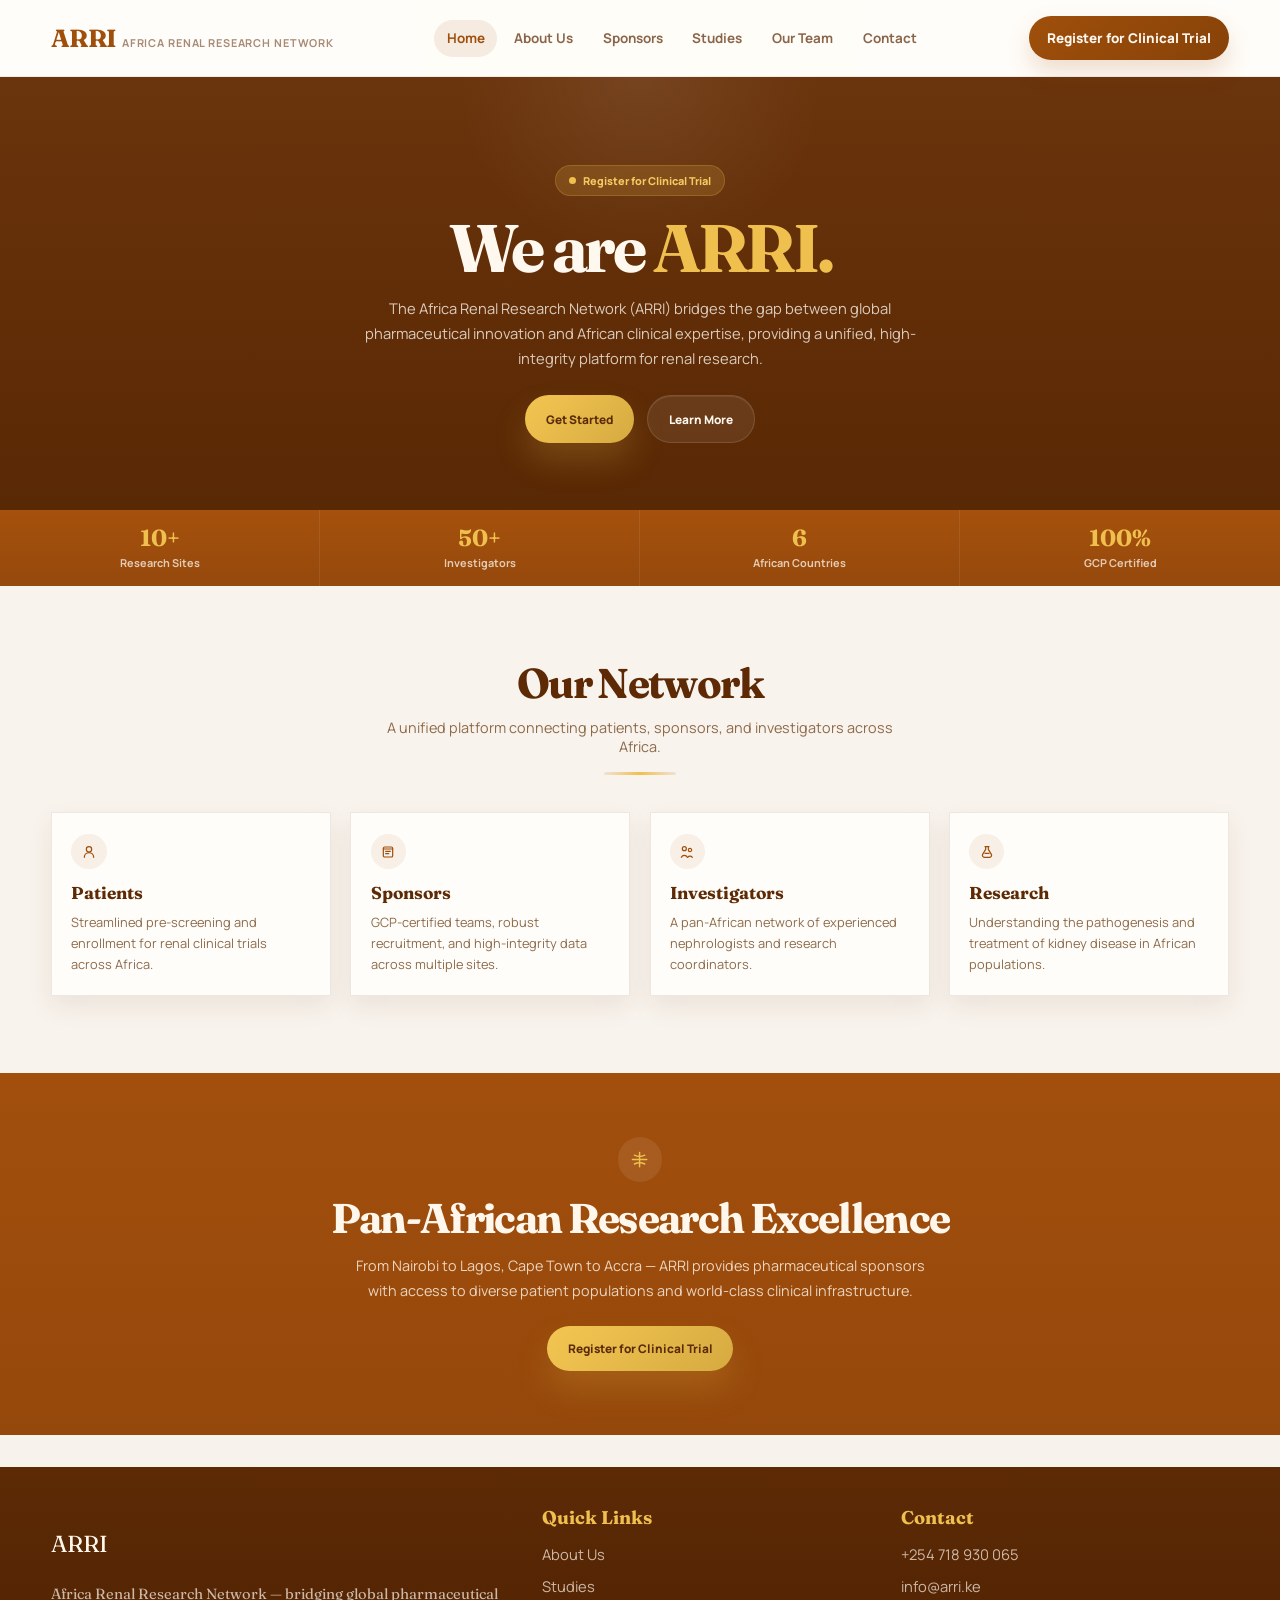
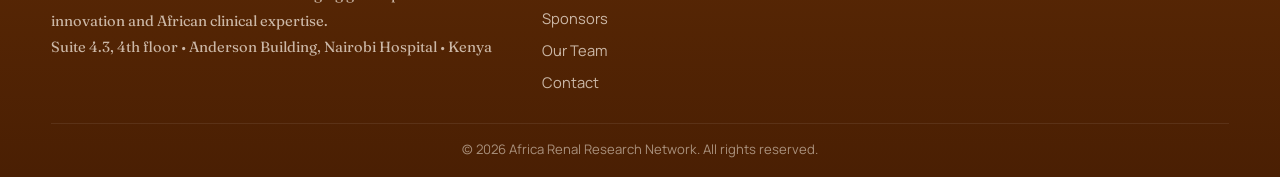
==== commit 800b442f: "font" ====
--- a/index.html
+++ b/index.html
@@ -3,163 +3,748 @@
   <head>
     <meta charset="utf-8">
     <meta name="viewport" content="width=device-width, initial-scale=1">
-    <meta name="description" content="Official website of Africa Renal Research Network (ARRI), connecting sponsors, clinicians, and patients across Africa.">
-    <title>Home | ARRI</title>
+    <meta
+      name="description"
+      content="Register for clinical trials with the Africa Renal Research Network (ARRI)."
+    >
+    <title>Clinical Trial Registration | ARRI</title>
     <link rel="preconnect" href="https://fonts.googleapis.com">
     <link rel="preconnect" href="https://fonts.gstatic.com" crossorigin>
-    <link href="https://fonts.googleapis.com/css2?family=Fraunces:wght@500;600;700&family=Manrope:wght@400;500;600;700;800&display=swap" rel="stylesheet">
-    <link rel="stylesheet" href="styles.css">
-    <script src="script.js" defer></script>
+    <link
+      href="https://fonts.googleapis.com/css2?family=Fraunces:wght@600;700&amp;family=Manrope:wght@400;500;600;700;800&amp;display=swap"
+      rel="stylesheet"
+    >
+    <style>
+      :root {
+        --page-bg: #f6f1eb;
+        --surface: #fffdf9;
+        --surface-muted: #fbf5ee;
+        --ink: #5d2a05;
+        --ink-soft: #8d6a4a;
+        --hero: #6a340c;
+        --hero-deep: #592804;
+        --accent: #9f4f0b;
+        --accent-deep: #874208;
+        --gold: #f0c04f;
+        --gold-deep: #d6a93f;
+        --line: rgba(93, 42, 5, 0.1);
+        --shadow: 0 22px 50px rgba(86, 41, 11, 0.12);
+        --shadow-soft: 0 10px 24px rgba(86, 41, 11, 0.08);
+        --radius-lg: 30px;
+        --radius-md: 22px;
+        --radius-sm: 18px;
+        --page-gutter: clamp(1rem, 4vw, 3.75rem);
+        --transition: 220ms ease;
+      }
+
+      *,
+      *::before,
+      *::after {
+        box-sizing: border-box;
+      }
+
+      html {
+        scroll-behavior: smooth;
+      }
+
+      body {
+        margin: 0;
+        min-height: 100vh;
+        font-family: "Manrope", sans-serif;
+        color: var(--ink);
+        background:
+          radial-gradient(circle at top center, rgba(240, 192, 79, 0.14), transparent 24%),
+          linear-gradient(180deg, #faf7f2 0%, var(--page-bg) 100%);
+      }
+
+      a {
+        color: inherit;
+        text-decoration: none;
+      }
+
+      img {
+        display: block;
+        max-width: 100%;
+      }
+
+      .container {
+        width: 100%;
+        margin: 0;
+      }
+
+      .site-header {
+        padding: 0;
+        background: rgba(255, 253, 249, 0.98);
+        border-bottom: 1px solid rgba(93, 42, 5, 0.08);
+        box-shadow: 0 8px 18px rgba(86, 41, 11, 0.06);
+      }
+
+      .nav-shell {
+        display: flex;
+        align-items: center;
+        justify-content: space-between;
+        gap: 1rem;
+        width: 100%;
+        padding: 1rem var(--page-gutter);
+        background: transparent;
+      }
+
+      .brand {
+        display: flex;
+        align-items: baseline;
+        gap: 0.35rem;
+        white-space: nowrap;
+      }
+
+      .brand__mark {
+        font-family: "Fraunces", serif;
+        font-size: 1.55rem;
+        font-weight: 700;
+        letter-spacing: -0.03em;
+        color: var(--accent);
+      }
+
+      .brand__copy {
+        font-size: 0.68rem;
+        font-weight: 700;
+        letter-spacing: 0.08em;
+        text-transform: uppercase;
+        color: rgba(93, 42, 5, 0.54);
+      }
+
+      .desktop-nav {
+        display: flex;
+        align-items: center;
+        gap: 0.25rem;
+        flex-wrap: wrap;
+        justify-content: center;
+      }
+
+      .desktop-nav a {
+        padding: 0.6rem 0.8rem;
+        border-radius: 999px;
+        font-size: 0.84rem;
+        font-weight: 700;
+        color: rgba(93, 42, 5, 0.72);
+        transition: background var(--transition), color var(--transition);
+      }
+
+      .desktop-nav a:hover,
+      .desktop-nav a:focus-visible,
+      .desktop-nav a.is-active {
+        background: rgba(159, 79, 11, 0.1);
+        color: var(--accent);
+      }
+
+      .nav-cta,
+      .button {
+        display: inline-flex;
+        align-items: center;
+        justify-content: center;
+        gap: 0.55rem;
+        border: 0;
+        border-radius: 999px;
+        font-weight: 800;
+        transition:
+          transform var(--transition),
+          box-shadow var(--transition),
+          background var(--transition),
+          color var(--transition);
+      }
+
+      .nav-cta:hover,
+      .nav-cta:focus-visible,
+      .button:hover,
+      .button:focus-visible {
+        transform: translateY(-2px);
+      }
+
+      .nav-cta {
+        padding: 0.82rem 1.12rem;
+        background: linear-gradient(135deg, var(--accent), var(--accent-deep));
+        color: #fff8f0;
+        font-size: 0.84rem;
+        box-shadow: 0 12px 24px rgba(159, 79, 11, 0.18);
+      }
+
+      main {
+        padding: 0 0 2rem;
+      }
+
+      .hero-shell {
+        overflow: hidden;
+        border-radius: 0;
+      }
+
+      .hero-panel {
+        padding: clamp(3.8rem, 8vw, 5.5rem) 1.5rem clamp(3rem, 6vw, 4.2rem);
+        text-align: center;
+        color: #fff8ef;
+        background:
+          radial-gradient(circle at top center, rgba(255, 255, 255, 0.08), transparent 24%),
+          linear-gradient(180deg, var(--hero) 0%, var(--hero-deep) 100%);
+      }
+
+      .hero-pill {
+        display: inline-flex;
+        align-items: center;
+        gap: 0.45rem;
+        padding: 0.42rem 0.82rem;
+        border-radius: 999px;
+        background: rgba(240, 192, 79, 0.16);
+        border: 1px solid rgba(240, 192, 79, 0.22);
+        color: #f6ca62;
+        font-size: 0.68rem;
+        font-weight: 800;
+      }
+
+      .hero-pill::before {
+        content: "";
+        width: 0.45rem;
+        height: 0.45rem;
+        border-radius: 999px;
+        background: var(--gold);
+      }
+
+      .hero-title {
+        margin: 1.25rem 0 0;
+        font-family: "Fraunces", serif;
+        font-size: clamp(2.5rem, 5.5vw, 4.2rem);
+        line-height: 0.96;
+        letter-spacing: -0.05em;
+      }
+
+      .hero-title .highlight {
+        color: var(--gold);
+      }
+
+      .hero-copy {
+        width: min(100%, 36rem);
+        margin: 1rem auto 0;
+        color: rgba(255, 248, 239, 0.78);
+        font-size: 0.92rem;
+        line-height: 1.7;
+      }
+
+      .hero-actions {
+        display: flex;
+        justify-content: center;
+        gap: 0.85rem;
+        margin-top: 1.5rem;
+        flex-wrap: wrap;
+      }
+
+      .button {
+        padding: 0.9rem 1.3rem;
+        font-size: 0.74rem;
+      }
+
+      .button--gold {
+        background: linear-gradient(135deg, #f3c652, #d7aa41);
+        color: #5b2b08;
+        box-shadow: 0 18px 32px rgba(214, 169, 63, 0.24);
+      }
+
+      .button--ghost {
+        background: rgba(255, 255, 255, 0.08);
+        color: #fff8ef;
+        border: 1px solid rgba(255, 255, 255, 0.12);
+        box-shadow: inset 0 1px 0 rgba(255, 255, 255, 0.08);
+      }
+
+      .stats-strip {
+        display: grid;
+        grid-template-columns: repeat(4, minmax(0, 1fr));
+        gap: 0;
+        background: linear-gradient(180deg, #a6510d 0%, #95490c 100%);
+      }
+
+      .stat {
+        padding: 1rem 1.1rem;
+        text-align: center;
+        border-right: 1px solid rgba(255, 255, 255, 0.08);
+      }
+
+      .stat:last-child {
+        border-right: 0;
+      }
+
+      .stat strong {
+        display: block;
+        font-family: "Fraunces", serif;
+        font-size: 1.45rem;
+        line-height: 1;
+        color: var(--gold);
+      }
+
+      .stat span {
+        display: block;
+        margin-top: 0.35rem;
+        font-size: 0.68rem;
+        font-weight: 700;
+        color: rgba(255, 248, 239, 0.74);
+      }
+
+      .section {
+        padding: clamp(3.2rem, 6vw, 4.8rem) 0;
+      }
+
+      .network-section {
+        background: #f8f3ec;
+      }
+
+      .network-section .container,
+      .site-footer .container {
+        padding-inline: var(--page-gutter);
+      }
+
+      .section-header {
+        text-align: center;
+      }
+
+      .section-title {
+        margin: 0;
+        font-family: "Fraunces", serif;
+        font-size: clamp(2rem, 4vw, 2.6rem);
+        line-height: 0.98;
+        letter-spacing: -0.04em;
+      }
+
+      .section-copy {
+        width: min(100%, 34rem);
+        margin: 0.9rem auto 0;
+        color: var(--ink-soft);
+        font-size: 0.9rem;
+      }
+
+      .section-divider {
+        width: 4.5rem;
+        height: 3px;
+        margin: 1rem auto 0;
+        border-radius: 999px;
+        background: linear-gradient(90deg, rgba(159, 79, 11, 0.1), var(--gold), rgba(159, 79, 11, 0.1));
+      }
+
+      .network-grid {
+        display: grid;
+        grid-template-columns: repeat(4, minmax(0, 1fr));
+        gap: 1.2rem;
+        margin-top: 2.3rem;
+      }
+
+      .network-card {
+        padding: 1.35rem 1.2rem 1.25rem;
+        border-radius: 0;
+        background: var(--surface);
+        border: 1px solid var(--line);
+        box-shadow: var(--shadow-soft);
+        transition: transform var(--transition), box-shadow var(--transition);
+      }
+
+      .network-card:hover,
+      .network-card:focus-within {
+        transform: translateY(-5px);
+        box-shadow: 0 18px 36px rgba(86, 41, 11, 0.12);
+      }
+
+      .card-icon {
+        display: inline-grid;
+        place-items: center;
+        width: 2.2rem;
+        height: 2.2rem;
+        border-radius: 999px;
+        background: rgba(159, 79, 11, 0.08);
+        color: var(--accent);
+      }
+
+      .card-icon svg {
+        width: 1rem;
+        height: 1rem;
+        stroke: currentColor;
+        fill: none;
+        stroke-width: 1.8;
+        stroke-linecap: round;
+        stroke-linejoin: round;
+      }
+
+      .card-title {
+        margin: 0.9rem 0 0;
+        font-family: "Fraunces", serif;
+        font-size: 1.08rem;
+        line-height: 1.05;
+      }
+
+      .card-copy {
+        margin: 0.6rem 0 0;
+        color: var(--ink-soft);
+        font-size: 0.8rem;
+        line-height: 1.65;
+      }
+
+      .cta-section {
+        padding: 0;
+      }
+
+      .cta-panel {
+        padding: clamp(3.2rem, 5vw, 4.2rem) 1.5rem;
+        text-align: center;
+        color: #fff7ec;
+        background: linear-gradient(180deg, #a24f0d 0%, #95480b 100%);
+      }
+
+      .cta-icon {
+        display: inline-grid;
+        place-items: center;
+        width: 2.8rem;
+        height: 2.8rem;
+        border-radius: 999px;
+        margin-bottom: 1rem;
+        color: var(--gold);
+        background: rgba(255, 255, 255, 0.08);
+      }
+
+      .cta-icon svg {
+        width: 1.2rem;
+        height: 1.2rem;
+        stroke: currentColor;
+        fill: none;
+        stroke-width: 1.8;
+        stroke-linecap: round;
+        stroke-linejoin: round;
+      }
+
+      .cta-panel p {
+        width: min(100%, 37rem);
+        margin: 1rem auto 0;
+        color: rgba(255, 247, 236, 0.8);
+        font-size: 0.9rem;
+        line-height: 1.7;
+      }
+
+      .cta-panel .button {
+        margin-top: 1.4rem;
+      }
+
+      .site-footer {
+        background: linear-gradient(180deg, #5d2a05 0%, #4a1f03 100%);
+        color: #fff7ec;
+      }
+
+      .footer-shell {
+        padding: 2.4rem 0 1.2rem;
+      }
+
+      .footer-grid {
+        display: grid;
+        grid-template-columns: minmax(0, 1.4fr) repeat(2, minmax(0, 1fr));
+        gap: 2rem;
+      }
+
+      .footer-title {
+        margin: 0 0 0.75rem;
+        font-family: "Fraunces", serif;
+        font-size: 1.15rem;
+        color: var(--gold);
+      }
+
+      .footer-brand {
+        font-family: "Fraunces", serif;
+        font-size: 1.45rem;
+        margin: 0 0 0.7rem;
+      }
+
+      .footer-copy,
+      .footer-links a,
+      .footer-contact a,
+      .footer-contact p {
+        margin: 0;
+        color: rgba(255, 247, 236, 0.7);
+        font-size: 0.92rem;
+        line-height: 1.8;
+      }
+
+      .footer-links,
+      .footer-contact {
+        display: grid;
+        gap: 0.35rem;
+      }
+
+      .footer-links a:hover,
+      .footer-links a:focus-visible,
+      .footer-contact a:hover,
+      .footer-contact a:focus-visible {
+        color: var(--gold);
+      }
+
+      .footer-bottom {
+        margin-top: 1.7rem;
+        padding-top: 1rem;
+        border-top: 1px solid rgba(255, 255, 255, 0.08);
+        text-align: center;
+      }
+
+      .footer-bottom p {
+        margin: 0;
+        color: rgba(255, 247, 236, 0.52);
+        font-size: 0.82rem;
+      }
+
+      @media (max-width: 980px) {
+        .nav-shell,
+        .footer-grid {
+          flex-direction: column;
+          grid-template-columns: repeat(2, minmax(0, 1fr));
+        }
+
+        .brand,
+        .desktop-nav,
+        .nav-cta {
+          justify-content: center;
+        }
+
+        .stats-strip,
+        .network-grid {
+          grid-template-columns: repeat(2, minmax(0, 1fr));
+        }
+
+        .footer-brand-column {
+          grid-column: 1 / -1;
+        }
+      }
+
+      @media (max-width: 720px) {
+        .site-header {
+          padding-top: 0;
+        }
+
+        .nav-shell {
+          padding: 1rem;
+        }
+
+        .desktop-nav {
+          gap: 0.45rem;
+        }
+
+        .desktop-nav a {
+          font-size: 0.86rem;
+        }
+
+        .hero-panel {
+          padding-top: 3rem;
+          padding-bottom: 2.5rem;
+        }
+
+        .hero-actions {
+          flex-direction: column;
+          align-items: center;
+        }
+
+        .hero-actions .button {
+          width: min(100%, 220px);
+        }
+
+        .stats-strip,
+        .network-grid,
+        .footer-grid {
+          grid-template-columns: minmax(0, 1fr);
+        }
+
+        .stat {
+          border-right: 0;
+          border-bottom: 1px solid rgba(255, 255, 255, 0.08);
+        }
+
+        .stat:last-child {
+          border-bottom: 0;
+        }
+      }
+    </style>
   </head>
-  <body data-page="home">
-    <div data-site-header></div>
+  <body>
+    <header class="site-header">
+      <div class="container">
+        <div class="nav-shell">
+          <a class="brand" href="index.html" aria-label="ARRI home">
+            <span class="brand__mark">ARRI</span>
+            <span class="brand__copy">Africa Renal Research Network</span>
+          </a>
+          <nav class="desktop-nav" aria-label="Main">
+            <a class="is-active" href="index.html">Home</a>
+            <a href="mission-and-vision.html">About Us</a>
+            <a href="sponsors.html">Sponsors</a>
+            <a href="studies.html">Studies</a>
+            <a href="our-team.html">Our Team</a>
+            <a href="contactus.html">Contact</a>
+          </nav>
+          <a class="nav-cta" href="registration.html">Register for Clinical Trial</a>
+        </div>
+      </div>
+    </header>
+
     <main>
-      <section class="section">
-        <div class="container hero-grid">
-          <div class="hero-copy surface surface--strong" data-reveal>
-            <h1 class="title-xl">Africa Renal Research Network.</h1>
-            <p class="hero-text">ARRI is a network of African nephrologists and research professionals committed to kidney research, sponsor collaboration, and better access to care for patients across Africa.</p>
+      <section class="hero-shell">
+        <div class="container">
+          <div class="hero-panel">
+            <span class="hero-pill">Register for Clinical Trial</span>
+            <h1 class="hero-title">We are <span class="highlight">ARRI.</span></h1>
+            <p class="hero-copy">
+              The Africa Renal Research Network (ARRI) bridges the gap between global pharmaceutical innovation and African clinical expertise, providing a unified, high-integrity platform for renal research.
+            </p>
             <div class="hero-actions">
-              <a class="button" href="contactus.html">Contact ARRI</a>
-              <a class="button button--secondary" href="our-team.html">Meet the team</a>
-            </div>
-            <div class="metrics-strip">
-              <div class="metric">
-                <strong>Nairobi Hospital</strong>
-                <span>Suite 4.3, Anderson Building, Nairobi, Kenya.</span>
-              </div>
-              <div class="metric">
-                <strong>info@arri.ke</strong>
-                <span>General enquiries and sponsor introductions.</span>
-              </div>
-              <div class="metric">
-                <strong>+254 718 930 065</strong>
-                <span>Direct contact for ARRI outreach and partnership conversations.</span>
-              </div>
+              <a class="button button--gold" href="registration.html">Get Started</a>
+              <a class="button button--ghost" href="mission-and-vision.html">Learn More</a>
             </div>
           </div>
-          <div class="hero-media" data-reveal>
-            <div class="media-stack">
-              <figure class="frame frame--hero">
-                <img src="https://arri.cloudpepper.site/web/image/1390-0ad8741e/lab-work-scaled.webp" alt="Laboratory work">
-              </figure>
-              <div class="panel surface hero-note">
-                <div class="page-header">
-                  <h2 class="title-md">Built for credibility</h2>
-                  <p>ARRI makes its team, location, and contact details easy to verify so sponsors and collaborators can confirm who we are quickly.</p>
-                </div>
-              </div>
+          <div class="stats-strip">
+            <div class="stat">
+              <strong>10+</strong>
+              <span>Research Sites</span>
+            </div>
+            <div class="stat">
+              <strong>50+</strong>
+              <span>Investigators</span>
+            </div>
+            <div class="stat">
+              <strong>6</strong>
+              <span>African Countries</span>
+            </div>
+            <div class="stat">
+              <strong>100%</strong>
+              <span>GCP Certified</span>
             </div>
           </div>
         </div>
       </section>
 
-      <section class="section">
+      <section class="section network-section">
         <div class="container">
-          <div class="card-grid card-grid--four">
-            <article class="feature-card" data-reveal>
-              <div class="card-media card-media--icon">
-                <div class="icon-display">
-                  <span class="icon-display__badge">PT</span>
-                  <span class="icon-display__label">Patients</span>
-                </div>
-              </div>
-              <div class="card-body">
-                <h2 class="card-title">Patients</h2>
-                <p>Patients can learn about CKD, register their interest, and contact ARRI for follow-up when suitable research opportunities become available.</p>
-              </div>
-              <div class="card-actions">
-                <a class="link-pill" href="patients.html">Patient information</a>
-              </div>
+          <div class="section-header">
+            <h2 class="section-title">Our Network</h2>
+            <p class="section-copy">
+              A unified platform connecting patients, sponsors, and investigators across Africa.
+            </p>
+            <div class="section-divider" aria-hidden="true"></div>
+          </div>
+
+          <div class="network-grid">
+            <article class="network-card">
+              <span class="card-icon" aria-hidden="true">
+                <svg viewBox="0 0 24 24">
+                  <path d="M12 12a4 4 0 1 0 0-8 4 4 0 0 0 0 8Z"></path>
+                  <path d="M5 20a7 7 0 0 1 14 0"></path>
+                </svg>
+              </span>
+              <h3 class="card-title">Patients</h3>
+              <p class="card-copy">
+                Streamlined pre-screening and enrollment for renal clinical trials across Africa.
+              </p>
             </article>
 
-            <article class="feature-card" data-reveal style="--delay: 100ms;">
-              <div class="card-media card-media--icon">
-                <div class="icon-display">
-                  <span class="icon-display__badge">SP</span>
-                  <span class="icon-display__label">Sponsors</span>
-                </div>
-              </div>
-              <div class="card-body">
-                <h2 class="card-title">Sponsors</h2>
-                <p>Sponsors can review ARRI's team, Nairobi location, and core site capabilities before opening a conversation with the network.</p>
-              </div>
-              <div class="card-actions">
-                <a class="link-pill" href="sponsors.html">Sponsor details</a>
-              </div>
+            <article class="network-card">
+              <span class="card-icon" aria-hidden="true">
+                <svg viewBox="0 0 24 24">
+                  <path d="M5 7.5h14"></path>
+                  <path d="M7 4.5h10a2 2 0 0 1 2 2v11a2 2 0 0 1-2 2H7a2 2 0 0 1-2-2v-11a2 2 0 0 1 2-2Z"></path>
+                  <path d="M8.5 11h7"></path>
+                  <path d="M8.5 14.5h4.5"></path>
+                </svg>
+              </span>
+              <h3 class="card-title">Sponsors</h3>
+              <p class="card-copy">
+                GCP-certified teams, robust recruitment, and high-integrity data across multiple sites.
+              </p>
             </article>
 
-            <article class="feature-card" data-reveal style="--delay: 180ms;">
-              <div class="card-media card-media--icon">
-                <div class="icon-display">
-                  <span class="icon-display__badge">TM</span>
-                  <span class="icon-display__label">Our Team</span>
-                </div>
-              </div>
-              <div class="card-body">
-                <h2 class="card-title">Our Team</h2>
-                <p>Meet the investigators, coordinators, and operations staff supporting ARRI's work and partner relationships.</p>
-              </div>
-              <div class="card-actions">
-                <a class="link-pill" href="our-team.html">View team</a>
-              </div>
+            <article class="network-card">
+              <span class="card-icon" aria-hidden="true">
+                <svg viewBox="0 0 24 24">
+                  <path d="M8 10a3 3 0 1 0 0-6 3 3 0 0 0 0 6Z"></path>
+                  <path d="M16.5 11.5a2.5 2.5 0 1 0 0-5 2.5 2.5 0 0 0 0 5Z"></path>
+                  <path d="M3.5 20a5 5 0 0 1 9 0"></path>
+                  <path d="M13 20a4.5 4.5 0 0 1 7 0"></path>
+                </svg>
+              </span>
+              <h3 class="card-title">Investigators</h3>
+              <p class="card-copy">
+                A pan-African network of experienced nephrologists and research coordinators.
+              </p>
             </article>
 
-            <article class="feature-card" data-reveal style="--delay: 260ms;">
-              <div class="card-media card-media--icon">
-                <div class="icon-display">
-                  <span class="icon-display__badge">CT</span>
-                  <span class="icon-display__label">Contact</span>
-                </div>
-              </div>
-              <div class="card-body">
-                <h2 class="card-title">Contact &amp; Location</h2>
-                <p>ARRI is based at Nairobi Hospital in Nairobi, Kenya, with direct email and phone details available for fast verification.</p>
-              </div>
-              <div class="card-actions">
-                <a class="link-pill" href="contactus.html">Get directions</a>
-              </div>
+            <article class="network-card">
+              <span class="card-icon" aria-hidden="true">
+                <svg viewBox="0 0 24 24">
+                  <path d="M9 4h6"></path>
+                  <path d="M10 4v4l-4.5 7.5A3 3 0 0 0 8 20h8a3 3 0 0 0 2.5-4.5L14 8V4"></path>
+                  <path d="M9 14h6"></path>
+                </svg>
+              </span>
+              <h3 class="card-title">Research</h3>
+              <p class="card-copy">
+                Understanding the pathogenesis and treatment of kidney disease in African populations.
+              </p>
             </article>
           </div>
         </div>
       </section>
 
-      <section class="section">
+      <section class="cta-section">
         <div class="container">
-          <div class="logo-panel surface" data-reveal>
-            <h2 class="section-title section-title--center">Connected to healthcare institutions</h2>
-            <div class="logo-grid">
-              <div class="logo-cell">
-                <img src="https://arri.cloudpepper.site/web/image/website.s_reference_demo_image_5" alt="Healthcare institute logo">
-              </div>
-              <div class="logo-cell">
-                <img src="https://arri.cloudpepper.site/web/image/1366-c4a71c81/prolato.webp" alt="Prolato">
-              </div>
-              <div class="logo-cell">
-                <img src="https://arri.cloudpepper.site/web/image/1359-c9535811/Nairobi_Hospital_Logo.png" alt="Nairobi Hospital">
-              </div>
-              <div class="logo-cell">
-                <img src="https://arri.cloudpepper.site/web/image/1467-f5e6b9e4/Screenshot_2020-10-03_at_17.13.40-removebg-preview.png" alt="Healthcare institute logo">
-              </div>
-            </div>
-          </div>
-        </div>
-      </section>
-
-      <section class="section">
-        <div class="container">
-          <div class="cta-band" style="--band-image: url('https://arri.cloudpepper.site/web/image/1243-99b94b93/patients.jpeg');" data-reveal>
-            <div class="cta-band__inner">
-              <div class="spaced">
-                <h2 class="title-md">Need to verify ARRI or discuss a partnership?</h2>
-                <p>Use the contact page to reach the team, confirm our location, or start a sponsor conversation.</p>
-              </div>
-              <a class="button button--light" href="contactus.html">Contact us</a>
-            </div>
+          <div class="cta-panel">
+            <span class="cta-icon" aria-hidden="true">
+              <svg viewBox="0 0 24 24">
+                <path d="M12 3v18"></path>
+                <path d="M3 12h18"></path>
+                <path d="M5.5 6.5a15 15 0 0 0 13 0"></path>
+                <path d="M5.5 17.5a15 15 0 0 1 13 0"></path>
+              </svg>
+            </span>
+            <h2 class="section-title">Pan-African Research Excellence</h2>
+            <p>
+              From Nairobi to Lagos, Cape Town to Accra — ARRI provides pharmaceutical sponsors with access to diverse patient populations and world-class clinical infrastructure.
+            </p>
+            <a class="button button--gold" href="registration.html">Register for Clinical Trial</a>
           </div>
         </div>
       </section>
     </main>
-    <div data-site-footer></div>
+
+    <footer class="site-footer">
+      <div class="container footer-shell">
+        <div class="footer-grid">
+          <div class="footer-brand">
+            <p class="footer-brand__name">ARRI</p>
+            <p class="footer-copy">
+              Africa Renal Research Network — bridging global pharmaceutical innovation and African clinical expertise.
+            </p>
+            <p class="footer-copy">
+              Suite 4.3, 4th floor • Anderson Building, Nairobi Hospital • Kenya
+            </p>
+          </div>
+
+          <div>
+            <h2 class="footer-title">Quick Links</h2>
+            <nav class="footer-links" aria-label="Quick Links">
+              <a href="mission-and-vision.html">About Us</a>
+              <a href="studies.html">Studies</a>
+              <a href="sponsors.html">Sponsors</a>
+              <a href="our-team.html">Our Team</a>
+              <a href="contactus.html">Contact</a>
+            </nav>
+          </div>
+
+          <div>
+            <h2 class="footer-title">Contact</h2>
+            <div class="footer-contact">
+              <a href="tel:+254718930065">+254 718 930 065</a>
+              <a href="mailto:info@arri.ke">info@arri.ke</a>
+            </div>
+          </div>
+        </div>
+
+        <div class="footer-bottom">
+          <p>© 2026 Africa Renal Research Network. All rights reserved.</p>
+        </div>
+      </div>
+    </footer>
   </body>
 </html>
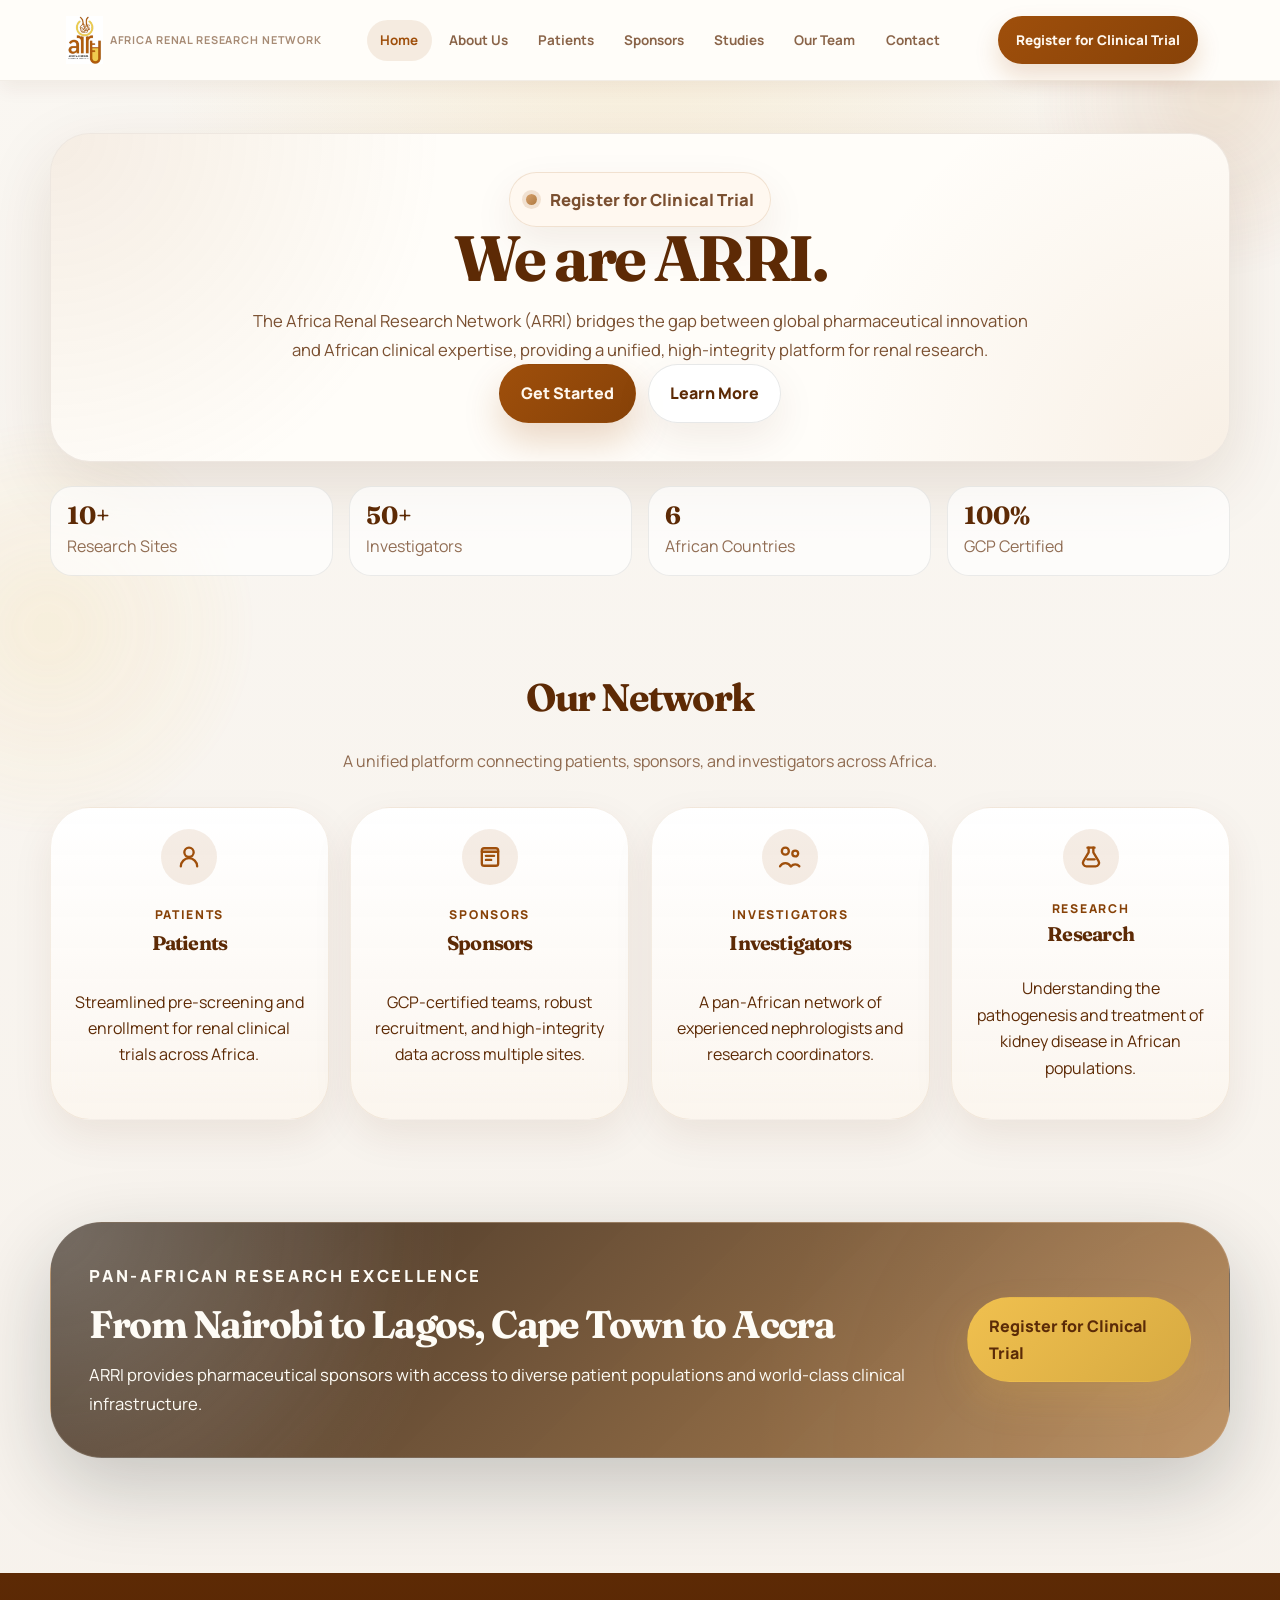
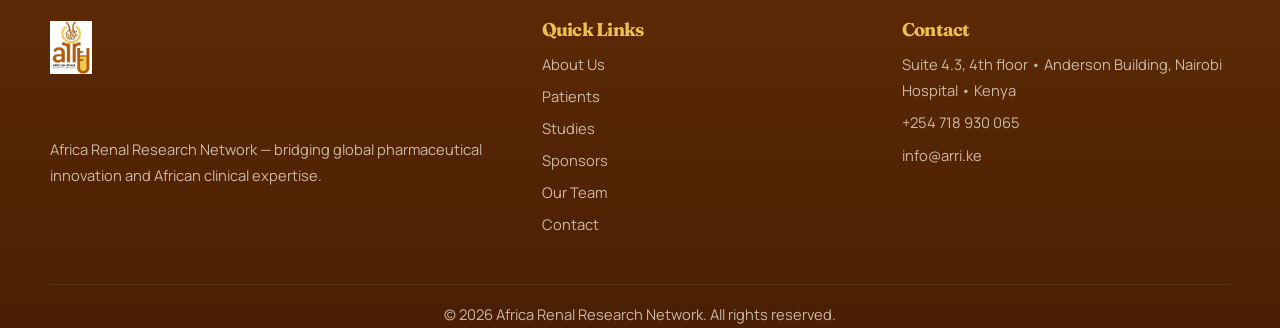
==== commit 5f75f9e9: "new arri" ====
--- a/index.html
+++ b/index.html
@@ -3,748 +3,147 @@
   <head>
     <meta charset="utf-8">
     <meta name="viewport" content="width=device-width, initial-scale=1">
-    <meta
-      name="description"
-      content="Register for clinical trials with the Africa Renal Research Network (ARRI)."
-    >
+    <meta name="description" content="Register for clinical trials with the Africa Renal Research Network (ARRI).">
     <title>Clinical Trial Registration | ARRI</title>
     <link rel="preconnect" href="https://fonts.googleapis.com">
     <link rel="preconnect" href="https://fonts.gstatic.com" crossorigin>
-    <link
-      href="https://fonts.googleapis.com/css2?family=Fraunces:wght@600;700&amp;family=Manrope:wght@400;500;600;700;800&amp;display=swap"
-      rel="stylesheet"
-    >
-    <style>
-      :root {
-        --page-bg: #f6f1eb;
-        --surface: #fffdf9;
-        --surface-muted: #fbf5ee;
-        --ink: #5d2a05;
-        --ink-soft: #8d6a4a;
-        --hero: #6a340c;
-        --hero-deep: #592804;
-        --accent: #9f4f0b;
-        --accent-deep: #874208;
-        --gold: #f0c04f;
-        --gold-deep: #d6a93f;
-        --line: rgba(93, 42, 5, 0.1);
-        --shadow: 0 22px 50px rgba(86, 41, 11, 0.12);
-        --shadow-soft: 0 10px 24px rgba(86, 41, 11, 0.08);
-        --radius-lg: 30px;
-        --radius-md: 22px;
-        --radius-sm: 18px;
-        --page-gutter: clamp(1rem, 4vw, 3.75rem);
-        --transition: 220ms ease;
-      }
-
-      *,
-      *::before,
-      *::after {
-        box-sizing: border-box;
-      }
-
-      html {
-        scroll-behavior: smooth;
-      }
-
-      body {
-        margin: 0;
-        min-height: 100vh;
-        font-family: "Manrope", sans-serif;
-        color: var(--ink);
-        background:
-          radial-gradient(circle at top center, rgba(240, 192, 79, 0.14), transparent 24%),
-          linear-gradient(180deg, #faf7f2 0%, var(--page-bg) 100%);
-      }
-
-      a {
-        color: inherit;
-        text-decoration: none;
-      }
-
-      img {
-        display: block;
-        max-width: 100%;
-      }
-
-      .container {
-        width: 100%;
-        margin: 0;
-      }
-
-      .site-header {
-        padding: 0;
-        background: rgba(255, 253, 249, 0.98);
-        border-bottom: 1px solid rgba(93, 42, 5, 0.08);
-        box-shadow: 0 8px 18px rgba(86, 41, 11, 0.06);
-      }
-
-      .nav-shell {
-        display: flex;
-        align-items: center;
-        justify-content: space-between;
-        gap: 1rem;
-        width: 100%;
-        padding: 1rem var(--page-gutter);
-        background: transparent;
-      }
-
-      .brand {
-        display: flex;
-        align-items: baseline;
-        gap: 0.35rem;
-        white-space: nowrap;
-      }
-
-      .brand__mark {
-        font-family: "Fraunces", serif;
-        font-size: 1.55rem;
-        font-weight: 700;
-        letter-spacing: -0.03em;
-        color: var(--accent);
-      }
-
-      .brand__copy {
-        font-size: 0.68rem;
-        font-weight: 700;
-        letter-spacing: 0.08em;
-        text-transform: uppercase;
-        color: rgba(93, 42, 5, 0.54);
-      }
-
-      .desktop-nav {
-        display: flex;
-        align-items: center;
-        gap: 0.25rem;
-        flex-wrap: wrap;
-        justify-content: center;
-      }
-
-      .desktop-nav a {
-        padding: 0.6rem 0.8rem;
-        border-radius: 999px;
-        font-size: 0.84rem;
-        font-weight: 700;
-        color: rgba(93, 42, 5, 0.72);
-        transition: background var(--transition), color var(--transition);
-      }
-
-      .desktop-nav a:hover,
-      .desktop-nav a:focus-visible,
-      .desktop-nav a.is-active {
-        background: rgba(159, 79, 11, 0.1);
-        color: var(--accent);
-      }
-
-      .nav-cta,
-      .button {
-        display: inline-flex;
-        align-items: center;
-        justify-content: center;
-        gap: 0.55rem;
-        border: 0;
-        border-radius: 999px;
-        font-weight: 800;
-        transition:
-          transform var(--transition),
-          box-shadow var(--transition),
-          background var(--transition),
-          color var(--transition);
-      }
-
-      .nav-cta:hover,
-      .nav-cta:focus-visible,
-      .button:hover,
-      .button:focus-visible {
-        transform: translateY(-2px);
-      }
-
-      .nav-cta {
-        padding: 0.82rem 1.12rem;
-        background: linear-gradient(135deg, var(--accent), var(--accent-deep));
-        color: #fff8f0;
-        font-size: 0.84rem;
-        box-shadow: 0 12px 24px rgba(159, 79, 11, 0.18);
-      }
-
-      main {
-        padding: 0 0 2rem;
-      }
-
-      .hero-shell {
-        overflow: hidden;
-        border-radius: 0;
-      }
-
-      .hero-panel {
-        padding: clamp(3.8rem, 8vw, 5.5rem) 1.5rem clamp(3rem, 6vw, 4.2rem);
-        text-align: center;
-        color: #fff8ef;
-        background:
-          radial-gradient(circle at top center, rgba(255, 255, 255, 0.08), transparent 24%),
-          linear-gradient(180deg, var(--hero) 0%, var(--hero-deep) 100%);
-      }
-
-      .hero-pill {
-        display: inline-flex;
-        align-items: center;
-        gap: 0.45rem;
-        padding: 0.42rem 0.82rem;
-        border-radius: 999px;
-        background: rgba(240, 192, 79, 0.16);
-        border: 1px solid rgba(240, 192, 79, 0.22);
-        color: #f6ca62;
-        font-size: 0.68rem;
-        font-weight: 800;
-      }
-
-      .hero-pill::before {
-        content: "";
-        width: 0.45rem;
-        height: 0.45rem;
-        border-radius: 999px;
-        background: var(--gold);
-      }
-
-      .hero-title {
-        margin: 1.25rem 0 0;
-        font-family: "Fraunces", serif;
-        font-size: clamp(2.5rem, 5.5vw, 4.2rem);
-        line-height: 0.96;
-        letter-spacing: -0.05em;
-      }
-
-      .hero-title .highlight {
-        color: var(--gold);
-      }
-
-      .hero-copy {
-        width: min(100%, 36rem);
-        margin: 1rem auto 0;
-        color: rgba(255, 248, 239, 0.78);
-        font-size: 0.92rem;
-        line-height: 1.7;
-      }
-
-      .hero-actions {
-        display: flex;
-        justify-content: center;
-        gap: 0.85rem;
-        margin-top: 1.5rem;
-        flex-wrap: wrap;
-      }
-
-      .button {
-        padding: 0.9rem 1.3rem;
-        font-size: 0.74rem;
-      }
-
-      .button--gold {
-        background: linear-gradient(135deg, #f3c652, #d7aa41);
-        color: #5b2b08;
-        box-shadow: 0 18px 32px rgba(214, 169, 63, 0.24);
-      }
-
-      .button--ghost {
-        background: rgba(255, 255, 255, 0.08);
-        color: #fff8ef;
-        border: 1px solid rgba(255, 255, 255, 0.12);
-        box-shadow: inset 0 1px 0 rgba(255, 255, 255, 0.08);
-      }
-
-      .stats-strip {
-        display: grid;
-        grid-template-columns: repeat(4, minmax(0, 1fr));
-        gap: 0;
-        background: linear-gradient(180deg, #a6510d 0%, #95490c 100%);
-      }
-
-      .stat {
-        padding: 1rem 1.1rem;
-        text-align: center;
-        border-right: 1px solid rgba(255, 255, 255, 0.08);
-      }
-
-      .stat:last-child {
-        border-right: 0;
-      }
-
-      .stat strong {
-        display: block;
-        font-family: "Fraunces", serif;
-        font-size: 1.45rem;
-        line-height: 1;
-        color: var(--gold);
-      }
-
-      .stat span {
-        display: block;
-        margin-top: 0.35rem;
-        font-size: 0.68rem;
-        font-weight: 700;
-        color: rgba(255, 248, 239, 0.74);
-      }
-
-      .section {
-        padding: clamp(3.2rem, 6vw, 4.8rem) 0;
-      }
-
-      .network-section {
-        background: #f8f3ec;
-      }
-
-      .network-section .container,
-      .site-footer .container {
-        padding-inline: var(--page-gutter);
-      }
-
-      .section-header {
-        text-align: center;
-      }
-
-      .section-title {
-        margin: 0;
-        font-family: "Fraunces", serif;
-        font-size: clamp(2rem, 4vw, 2.6rem);
-        line-height: 0.98;
-        letter-spacing: -0.04em;
-      }
-
-      .section-copy {
-        width: min(100%, 34rem);
-        margin: 0.9rem auto 0;
-        color: var(--ink-soft);
-        font-size: 0.9rem;
-      }
-
-      .section-divider {
-        width: 4.5rem;
-        height: 3px;
-        margin: 1rem auto 0;
-        border-radius: 999px;
-        background: linear-gradient(90deg, rgba(159, 79, 11, 0.1), var(--gold), rgba(159, 79, 11, 0.1));
-      }
-
-      .network-grid {
-        display: grid;
-        grid-template-columns: repeat(4, minmax(0, 1fr));
-        gap: 1.2rem;
-        margin-top: 2.3rem;
-      }
-
-      .network-card {
-        padding: 1.35rem 1.2rem 1.25rem;
-        border-radius: 0;
-        background: var(--surface);
-        border: 1px solid var(--line);
-        box-shadow: var(--shadow-soft);
-        transition: transform var(--transition), box-shadow var(--transition);
-      }
-
-      .network-card:hover,
-      .network-card:focus-within {
-        transform: translateY(-5px);
-        box-shadow: 0 18px 36px rgba(86, 41, 11, 0.12);
-      }
-
-      .card-icon {
-        display: inline-grid;
-        place-items: center;
-        width: 2.2rem;
-        height: 2.2rem;
-        border-radius: 999px;
-        background: rgba(159, 79, 11, 0.08);
-        color: var(--accent);
-      }
-
-      .card-icon svg {
-        width: 1rem;
-        height: 1rem;
-        stroke: currentColor;
-        fill: none;
-        stroke-width: 1.8;
-        stroke-linecap: round;
-        stroke-linejoin: round;
-      }
-
-      .card-title {
-        margin: 0.9rem 0 0;
-        font-family: "Fraunces", serif;
-        font-size: 1.08rem;
-        line-height: 1.05;
-      }
-
-      .card-copy {
-        margin: 0.6rem 0 0;
-        color: var(--ink-soft);
-        font-size: 0.8rem;
-        line-height: 1.65;
-      }
-
-      .cta-section {
-        padding: 0;
-      }
-
-      .cta-panel {
-        padding: clamp(3.2rem, 5vw, 4.2rem) 1.5rem;
-        text-align: center;
-        color: #fff7ec;
-        background: linear-gradient(180deg, #a24f0d 0%, #95480b 100%);
-      }
-
-      .cta-icon {
-        display: inline-grid;
-        place-items: center;
-        width: 2.8rem;
-        height: 2.8rem;
-        border-radius: 999px;
-        margin-bottom: 1rem;
-        color: var(--gold);
-        background: rgba(255, 255, 255, 0.08);
-      }
-
-      .cta-icon svg {
-        width: 1.2rem;
-        height: 1.2rem;
-        stroke: currentColor;
-        fill: none;
-        stroke-width: 1.8;
-        stroke-linecap: round;
-        stroke-linejoin: round;
-      }
-
-      .cta-panel p {
-        width: min(100%, 37rem);
-        margin: 1rem auto 0;
-        color: rgba(255, 247, 236, 0.8);
-        font-size: 0.9rem;
-        line-height: 1.7;
-      }
-
-      .cta-panel .button {
-        margin-top: 1.4rem;
-      }
-
-      .site-footer {
-        background: linear-gradient(180deg, #5d2a05 0%, #4a1f03 100%);
-        color: #fff7ec;
-      }
-
-      .footer-shell {
-        padding: 2.4rem 0 1.2rem;
-      }
-
-      .footer-grid {
-        display: grid;
-        grid-template-columns: minmax(0, 1.4fr) repeat(2, minmax(0, 1fr));
-        gap: 2rem;
-      }
-
-      .footer-title {
-        margin: 0 0 0.75rem;
-        font-family: "Fraunces", serif;
-        font-size: 1.15rem;
-        color: var(--gold);
-      }
-
-      .footer-brand {
-        font-family: "Fraunces", serif;
-        font-size: 1.45rem;
-        margin: 0 0 0.7rem;
-      }
-
-      .footer-copy,
-      .footer-links a,
-      .footer-contact a,
-      .footer-contact p {
-        margin: 0;
-        color: rgba(255, 247, 236, 0.7);
-        font-size: 0.92rem;
-        line-height: 1.8;
-      }
-
-      .footer-links,
-      .footer-contact {
-        display: grid;
-        gap: 0.35rem;
-      }
-
-      .footer-links a:hover,
-      .footer-links a:focus-visible,
-      .footer-contact a:hover,
-      .footer-contact a:focus-visible {
-        color: var(--gold);
-      }
-
-      .footer-bottom {
-        margin-top: 1.7rem;
-        padding-top: 1rem;
-        border-top: 1px solid rgba(255, 255, 255, 0.08);
-        text-align: center;
-      }
-
-      .footer-bottom p {
-        margin: 0;
-        color: rgba(255, 247, 236, 0.52);
-        font-size: 0.82rem;
-      }
-
-      @media (max-width: 980px) {
-        .nav-shell,
-        .footer-grid {
-          flex-direction: column;
-          grid-template-columns: repeat(2, minmax(0, 1fr));
-        }
-
-        .brand,
-        .desktop-nav,
-        .nav-cta {
-          justify-content: center;
-        }
-
-        .stats-strip,
-        .network-grid {
-          grid-template-columns: repeat(2, minmax(0, 1fr));
-        }
-
-        .footer-brand-column {
-          grid-column: 1 / -1;
-        }
-      }
-
-      @media (max-width: 720px) {
-        .site-header {
-          padding-top: 0;
-        }
-
-        .nav-shell {
-          padding: 1rem;
-        }
-
-        .desktop-nav {
-          gap: 0.45rem;
-        }
-
-        .desktop-nav a {
-          font-size: 0.86rem;
-        }
-
-        .hero-panel {
-          padding-top: 3rem;
-          padding-bottom: 2.5rem;
-        }
-
-        .hero-actions {
-          flex-direction: column;
-          align-items: center;
-        }
-
-        .hero-actions .button {
-          width: min(100%, 220px);
-        }
-
-        .stats-strip,
-        .network-grid,
-        .footer-grid {
-          grid-template-columns: minmax(0, 1fr);
-        }
-
-        .stat {
-          border-right: 0;
-          border-bottom: 1px solid rgba(255, 255, 255, 0.08);
-        }
-
-        .stat:last-child {
-          border-bottom: 0;
-        }
-      }
-    </style>
+    <link href="https://fonts.googleapis.com/css2?family=Fraunces:wght@500;600;700&family=Manrope:wght@400;500;600;700;800&display=swap" rel="stylesheet">
+    <link rel="stylesheet" href="styles.css">
+    <script src="script.js" defer></script>
   </head>
-  <body>
-    <header class="site-header">
-      <div class="container">
-        <div class="nav-shell">
-          <a class="brand" href="index.html" aria-label="ARRI home">
-            <span class="brand__mark">ARRI</span>
-            <span class="brand__copy">Africa Renal Research Network</span>
-          </a>
-          <nav class="desktop-nav" aria-label="Main">
-            <a class="is-active" href="index.html">Home</a>
-            <a href="mission-and-vision.html">About Us</a>
-            <a href="sponsors.html">Sponsors</a>
-            <a href="studies.html">Studies</a>
-            <a href="our-team.html">Our Team</a>
-            <a href="contactus.html">Contact</a>
-          </nav>
-          <a class="nav-cta" href="registration.html">Register for Clinical Trial</a>
-        </div>
-      </div>
-    </header>
-
+  <body data-page="home">
+    <div data-site-header></div>
     <main>
-      <section class="hero-shell">
+      <section class="section">
         <div class="container">
-          <div class="hero-panel">
-            <span class="hero-pill">Register for Clinical Trial</span>
-            <h1 class="hero-title">We are <span class="highlight">ARRI.</span></h1>
-            <p class="hero-copy">
-              The Africa Renal Research Network (ARRI) bridges the gap between global pharmaceutical innovation and African clinical expertise, providing a unified, high-integrity platform for renal research.
-            </p>
-            <div class="hero-actions">
-              <a class="button button--gold" href="registration.html">Get Started</a>
-              <a class="button button--ghost" href="mission-and-vision.html">Learn More</a>
+          <div class="page-copy page-copy--intro surface surface--strong center" data-reveal>
+            <p class="pill sponsor-pill">Register for Clinical Trial</p>
+            <div class="page-header center">
+              <h1 class="title-lg">We are ARRI.</h1>
+              <p>The Africa Renal Research Network (ARRI) bridges the gap between global pharmaceutical innovation and African clinical expertise, providing a unified, high-integrity platform for renal research.</p>
+            </div>
+            <div class="hero-actions hero-actions--center">
+              <a class="button" href="registration.html">Get Started</a>
+              <a class="button button--secondary" href="mission-and-vision.html">Learn More</a>
             </div>
           </div>
-          <div class="stats-strip">
-            <div class="stat">
+
+          <div class="metrics-strip metrics-strip--four" data-reveal style="--delay: 80ms;">
+            <article class="metric">
               <strong>10+</strong>
               <span>Research Sites</span>
-            </div>
-            <div class="stat">
+            </article>
+            <article class="metric">
               <strong>50+</strong>
               <span>Investigators</span>
-            </div>
-            <div class="stat">
+            </article>
+            <article class="metric">
               <strong>6</strong>
               <span>African Countries</span>
-            </div>
-            <div class="stat">
+            </article>
+            <article class="metric">
               <strong>100%</strong>
               <span>GCP Certified</span>
-            </div>
-          </div>
-        </div>
-      </section>
-
-      <section class="section network-section">
-        <div class="container">
-          <div class="section-header">
-            <h2 class="section-title">Our Network</h2>
-            <p class="section-copy">
-              A unified platform connecting patients, sponsors, and investigators across Africa.
-            </p>
-            <div class="section-divider" aria-hidden="true"></div>
-          </div>
-
-          <div class="network-grid">
-            <article class="network-card">
-              <span class="card-icon" aria-hidden="true">
-                <svg viewBox="0 0 24 24">
-                  <path d="M12 12a4 4 0 1 0 0-8 4 4 0 0 0 0 8Z"></path>
-                  <path d="M5 20a7 7 0 0 1 14 0"></path>
-                </svg>
-              </span>
-              <h3 class="card-title">Patients</h3>
-              <p class="card-copy">
-                Streamlined pre-screening and enrollment for renal clinical trials across Africa.
-              </p>
-            </article>
-
-            <article class="network-card">
-              <span class="card-icon" aria-hidden="true">
-                <svg viewBox="0 0 24 24">
-                  <path d="M5 7.5h14"></path>
-                  <path d="M7 4.5h10a2 2 0 0 1 2 2v11a2 2 0 0 1-2 2H7a2 2 0 0 1-2-2v-11a2 2 0 0 1 2-2Z"></path>
-                  <path d="M8.5 11h7"></path>
-                  <path d="M8.5 14.5h4.5"></path>
-                </svg>
-              </span>
-              <h3 class="card-title">Sponsors</h3>
-              <p class="card-copy">
-                GCP-certified teams, robust recruitment, and high-integrity data across multiple sites.
-              </p>
-            </article>
-
-            <article class="network-card">
-              <span class="card-icon" aria-hidden="true">
-                <svg viewBox="0 0 24 24">
-                  <path d="M8 10a3 3 0 1 0 0-6 3 3 0 0 0 0 6Z"></path>
-                  <path d="M16.5 11.5a2.5 2.5 0 1 0 0-5 2.5 2.5 0 0 0 0 5Z"></path>
-                  <path d="M3.5 20a5 5 0 0 1 9 0"></path>
-                  <path d="M13 20a4.5 4.5 0 0 1 7 0"></path>
-                </svg>
-              </span>
-              <h3 class="card-title">Investigators</h3>
-              <p class="card-copy">
-                A pan-African network of experienced nephrologists and research coordinators.
-              </p>
-            </article>
-
-            <article class="network-card">
-              <span class="card-icon" aria-hidden="true">
-                <svg viewBox="0 0 24 24">
-                  <path d="M9 4h6"></path>
-                  <path d="M10 4v4l-4.5 7.5A3 3 0 0 0 8 20h8a3 3 0 0 0 2.5-4.5L14 8V4"></path>
-                  <path d="M9 14h6"></path>
-                </svg>
-              </span>
-              <h3 class="card-title">Research</h3>
-              <p class="card-copy">
-                Understanding the pathogenesis and treatment of kidney disease in African populations.
-              </p>
             </article>
           </div>
         </div>
       </section>
 
-      <section class="cta-section">
+      <section class="section">
+        <div class="container spaced">
+          <div class="page-header center" data-reveal>
+            <h2 class="title-md">Our Network</h2>
+            <p class="text-muted">A unified platform connecting patients, sponsors, and investigators across Africa.</p>
+          </div>
+
+          <div class="card-grid card-grid--four">
+            <article class="sponsor-capability-card surface" data-reveal>
+              <div class="sponsor-capability-card__header">
+                <span class="research-focus-card__icon sponsor-capability-card__icon" aria-hidden="true">
+                  <svg viewBox="0 0 24 24">
+                    <path d="M12 12a4 4 0 1 0 0-8 4 4 0 0 0 0 8Z"></path>
+                    <path d="M5 20a7 7 0 0 1 14 0"></path>
+                  </svg>
+                </span>
+                <div class="sponsor-capability-card__title-wrap">
+                  <p class="sponsor-capability-card__label">Patients</p>
+                  <h3 class="card-title">Patients</h3>
+                </div>
+              </div>
+              <p>Streamlined pre-screening and enrollment for renal clinical trials across Africa.</p>
+            </article>
+
+            <article class="sponsor-capability-card surface" data-reveal style="--delay: 70ms;">
+              <div class="sponsor-capability-card__header">
+                <span class="research-focus-card__icon sponsor-capability-card__icon" aria-hidden="true">
+                  <svg viewBox="0 0 24 24">
+                    <path d="M5 7.5h14"></path>
+                    <path d="M7 4.5h10a2 2 0 0 1 2 2v11a2 2 0 0 1-2 2H7a2 2 0 0 1-2-2v-11a2 2 0 0 1 2-2Z"></path>
+                    <path d="M8.5 11h7"></path>
+                    <path d="M8.5 14.5h4.5"></path>
+                  </svg>
+                </span>
+                <div class="sponsor-capability-card__title-wrap">
+                  <p class="sponsor-capability-card__label">Sponsors</p>
+                  <h3 class="card-title">Sponsors</h3>
+                </div>
+              </div>
+              <p>GCP-certified teams, robust recruitment, and high-integrity data across multiple sites.</p>
+            </article>
+
+            <article class="sponsor-capability-card surface" data-reveal style="--delay: 140ms;">
+              <div class="sponsor-capability-card__header">
+                <span class="research-focus-card__icon sponsor-capability-card__icon" aria-hidden="true">
+                  <svg viewBox="0 0 24 24">
+                    <path d="M8 10a3 3 0 1 0 0-6 3 3 0 0 0 0 6Z"></path>
+                    <path d="M16.5 11.5a2.5 2.5 0 1 0 0-5 2.5 2.5 0 0 0 0 5Z"></path>
+                    <path d="M3.5 20a5 5 0 0 1 9 0"></path>
+                    <path d="M13 20a4.5 4.5 0 0 1 7 0"></path>
+                  </svg>
+                </span>
+                <div class="sponsor-capability-card__title-wrap">
+                  <p class="sponsor-capability-card__label">Investigators</p>
+                  <h3 class="card-title">Investigators</h3>
+                </div>
+              </div>
+              <p>A pan-African network of experienced nephrologists and research coordinators.</p>
+            </article>
+
+            <article class="sponsor-capability-card surface" data-reveal style="--delay: 210ms;">
+              <div class="sponsor-capability-card__header">
+                <span class="research-focus-card__icon sponsor-capability-card__icon" aria-hidden="true">
+                  <svg viewBox="0 0 24 24">
+                    <path d="M9 4h6"></path>
+                    <path d="M10 4v4l-4.5 7.5A3 3 0 0 0 8 20h8a3 3 0 0 0 2.5-4.5L14 8V4"></path>
+                    <path d="M9 14h6"></path>
+                  </svg>
+                </span>
+                <div class="sponsor-capability-card__title-wrap">
+                  <p class="sponsor-capability-card__label">Research</p>
+                  <h3 class="card-title">Research</h3>
+                </div>
+              </div>
+              <p>Understanding the pathogenesis and treatment of kidney disease in African populations.</p>
+            </article>
+          </div>
+        </div>
+      </section>
+
+      <section class="section">
         <div class="container">
-          <div class="cta-panel">
-            <span class="cta-icon" aria-hidden="true">
-              <svg viewBox="0 0 24 24">
-                <path d="M12 3v18"></path>
-                <path d="M3 12h18"></path>
-                <path d="M5.5 6.5a15 15 0 0 0 13 0"></path>
-                <path d="M5.5 17.5a15 15 0 0 1 13 0"></path>
-              </svg>
-            </span>
-            <h2 class="section-title">Pan-African Research Excellence</h2>
-            <p>
-              From Nairobi to Lagos, Cape Town to Accra — ARRI provides pharmaceutical sponsors with access to diverse patient populations and world-class clinical infrastructure.
-            </p>
-            <a class="button button--gold" href="registration.html">Register for Clinical Trial</a>
+          <div class="cta-band sponsor-cta-band" data-reveal>
+            <div class="cta-band__inner">
+              <div class="spaced">
+                <p class="cta-band__eyebrow">Pan-African Research Excellence</p>
+                <h2 class="title-md">From Nairobi to Lagos, Cape Town to Accra</h2>
+                <p>ARRI provides pharmaceutical sponsors with access to diverse patient populations and world-class clinical infrastructure.</p>
+              </div>
+              <a class="button button--light" href="registration.html">Register for Clinical Trial</a>
+            </div>
           </div>
         </div>
       </section>
     </main>
-
-    <footer class="site-footer">
-      <div class="container footer-shell">
-        <div class="footer-grid">
-          <div class="footer-brand">
-            <p class="footer-brand__name">ARRI</p>
-            <p class="footer-copy">
-              Africa Renal Research Network — bridging global pharmaceutical innovation and African clinical expertise.
-            </p>
-            <p class="footer-copy">
-              Suite 4.3, 4th floor • Anderson Building, Nairobi Hospital • Kenya
-            </p>
-          </div>
-
-          <div>
-            <h2 class="footer-title">Quick Links</h2>
-            <nav class="footer-links" aria-label="Quick Links">
-              <a href="mission-and-vision.html">About Us</a>
-              <a href="studies.html">Studies</a>
-              <a href="sponsors.html">Sponsors</a>
-              <a href="our-team.html">Our Team</a>
-              <a href="contactus.html">Contact</a>
-            </nav>
-          </div>
-
-          <div>
-            <h2 class="footer-title">Contact</h2>
-            <div class="footer-contact">
-              <a href="tel:+254718930065">+254 718 930 065</a>
-              <a href="mailto:info@arri.ke">info@arri.ke</a>
-            </div>
-          </div>
-        </div>
-
-        <div class="footer-bottom">
-          <p>© 2026 Africa Renal Research Network. All rights reserved.</p>
-        </div>
-      </div>
-    </footer>
+    <div data-site-footer></div>
   </body>
 </html>
--- a/styles.css
+++ b/styles.css
@@ -0,0 +1,2571 @@
+:root {
+  --bg: #f6f1eb;
+  --bg-alt: #fffdf9;
+  --surface: rgba(255, 253, 249, 0.92);
+  --surface-strong: #fffdf9;
+  --surface-muted: rgba(251, 245, 238, 0.92);
+  --ink: #5d2a05;
+  --ink-soft: rgba(93, 42, 5, 0.68);
+  --teal: #9f4f0b;
+  --teal-deep: #874208;
+  --teal-soft: rgba(159, 79, 11, 0.1);
+  --gold: #f0c04f;
+  --gold-soft: rgba(240, 192, 79, 0.16);
+  --line: rgba(93, 42, 5, 0.1);
+  --line-strong: rgba(93, 42, 5, 0.18);
+  --shadow: 0 24px 70px rgba(86, 41, 11, 0.12);
+  --shadow-soft: 0 16px 40px rgba(86, 41, 11, 0.08);
+  --radius-xs: 14px;
+  --radius-sm: 20px;
+  --radius-md: 28px;
+  --radius-lg: 40px;
+  --radius-xl: 52px;
+  --max-width: 1180px;
+  --transition: 220ms ease;
+}
+
+*,
+*::before,
+*::after {
+  box-sizing: border-box;
+}
+
+html {
+  scroll-behavior: smooth;
+}
+
+body {
+  margin: 0;
+  min-height: 100vh;
+  font-family: "Manrope", sans-serif;
+  color: var(--ink);
+  background:
+    radial-gradient(circle at top center, rgba(240, 192, 79, 0.14), transparent 24%),
+    linear-gradient(180deg, #faf7f2 0%, var(--bg) 100%);
+  line-height: 1.65;
+  position: relative;
+  overflow-x: hidden;
+}
+
+body::before,
+body::after {
+  content: "";
+  position: fixed;
+  inset: auto;
+  pointer-events: none;
+  z-index: -1;
+  filter: blur(12px);
+  opacity: 0.9;
+}
+
+body::before {
+  top: -6rem;
+  right: -8rem;
+  width: 24rem;
+  height: 24rem;
+  border-radius: 999px;
+  background: radial-gradient(circle, rgba(159, 79, 11, 0.14), transparent 68%);
+}
+
+body::after {
+  left: -10rem;
+  bottom: 4rem;
+  width: 26rem;
+  height: 26rem;
+  border-radius: 999px;
+  background: radial-gradient(circle, rgba(240, 192, 79, 0.14), transparent 72%);
+}
+
+img {
+  display: block;
+  max-width: 100%;
+}
+
+a {
+  color: inherit;
+  text-decoration: none;
+}
+
+button,
+input,
+select,
+textarea {
+  font: inherit;
+}
+
+button {
+  cursor: pointer;
+}
+
+main {
+  padding-bottom: 4rem;
+}
+
+.container {
+  width: min(var(--max-width), calc(100% - 2rem));
+  margin: 0 auto;
+}
+
+.section {
+  padding: clamp(2.6rem, 4vw, 5rem) 0;
+  position: relative;
+}
+
+.surface {
+  background: var(--surface);
+  border: 1px solid var(--line);
+  border-radius: var(--radius-lg);
+  box-shadow: var(--shadow);
+  backdrop-filter: blur(18px);
+}
+
+.surface--strong {
+  background: var(--surface-strong);
+}
+
+.surface--muted {
+  background: var(--surface-muted);
+}
+
+.pill {
+  display: inline-flex;
+  align-items: center;
+  gap: 0.8rem;
+  padding: 0.75rem 1rem;
+  border-radius: 999px;
+  border: 1px solid rgba(175, 122, 66, 0.18);
+  background: rgba(255, 255, 255, 0.78);
+  color: var(--teal-deep);
+  font-size: 0.92rem;
+  font-weight: 800;
+  letter-spacing: 0.01em;
+  box-shadow: var(--shadow-soft);
+}
+
+.pill span {
+  display: inline-flex;
+  align-items: center;
+  gap: 0.35rem;
+}
+
+.pill::before {
+  content: "";
+  width: 0.7rem;
+  height: 0.7rem;
+  border-radius: 999px;
+  background: linear-gradient(135deg, #d6a06a, #af7a42);
+  box-shadow: 0 0 0 0.25rem rgba(175, 122, 66, 0.18);
+}
+
+.button,
+.mini-button {
+  display: inline-flex;
+  align-items: center;
+  justify-content: center;
+  gap: 0.55rem;
+  padding: 0.95rem 1.3rem;
+  border: 1px solid transparent;
+  border-radius: 999px;
+  font-weight: 800;
+  transition:
+    transform var(--transition),
+    box-shadow var(--transition),
+    background var(--transition),
+    border-color var(--transition),
+    color var(--transition);
+}
+
+.button:hover,
+.mini-button:hover,
+.button:focus-visible,
+.mini-button:focus-visible {
+  transform: translateY(-2px);
+}
+
+.button {
+  background: linear-gradient(135deg, var(--teal), var(--teal-deep));
+  color: #fff8ef;
+  box-shadow: 0 18px 36px rgba(159, 79, 11, 0.22);
+}
+
+.button--secondary {
+  background: rgba(255, 255, 255, 0.88);
+  color: var(--ink);
+  border-color: rgba(23, 33, 30, 0.1);
+  box-shadow: var(--shadow-soft);
+}
+
+.button--ghost,
+.mini-button {
+  background: rgba(255, 255, 255, 0.76);
+  color: var(--ink);
+  border-color: rgba(23, 33, 30, 0.1);
+  box-shadow: var(--shadow-soft);
+}
+
+.button--light {
+  background: linear-gradient(135deg, var(--gold), #d7aa41);
+  color: #5b2b08;
+  box-shadow: 0 18px 36px rgba(214, 169, 63, 0.22);
+}
+
+.button--outline {
+  background: transparent;
+  color: var(--teal-deep);
+  border-color: rgba(175, 122, 66, 0.28);
+}
+
+.title-xl,
+.title-lg,
+.title-md,
+.card-title,
+.section-title,
+.faq-title,
+.footer-title {
+  font-family: "Fraunces", serif;
+  letter-spacing: -0.04em;
+  line-height: 0.98;
+  margin: 0;
+}
+
+.title-xl {
+  font-size: clamp(3.2rem, 8vw, 5.6rem);
+}
+
+.title-lg {
+  font-size: clamp(2.4rem, 5vw, 4rem);
+}
+
+.title-md,
+.card-title,
+.section-title,
+.faq-title {
+  font-size: clamp(1.7rem, 3vw, 2.5rem);
+}
+
+.section-title--center {
+  text-align: center;
+}
+
+.text-muted {
+  color: var(--ink-soft);
+}
+
+.hero-grid,
+.split-grid,
+.contact-grid,
+.study-card,
+.showcase-grid {
+  display: grid;
+  gap: clamp(1.2rem, 2vw, 2rem);
+}
+
+.hero-grid,
+.contact-grid {
+  grid-template-columns: minmax(0, 1.05fr) minmax(0, 0.95fr);
+  align-items: center;
+}
+
+.split-grid {
+  grid-template-columns: repeat(2, minmax(0, 1fr));
+}
+
+.hero-copy,
+.page-copy,
+.panel,
+.cta-band,
+.logo-panel,
+.form-card,
+.contact-card,
+.showcase-copy {
+  position: relative;
+  overflow: hidden;
+}
+
+.hero-copy,
+.page-copy {
+  padding: clamp(1.5rem, 3vw, 3rem);
+}
+
+.hero-copy::before,
+.page-copy::before,
+.panel::before,
+.cta-band::before,
+.form-card::before,
+.contact-card::before {
+  content: "";
+  position: absolute;
+  inset: 0;
+  background:
+    radial-gradient(circle at top left, rgba(175, 122, 66, 0.12), transparent 32%),
+    radial-gradient(circle at bottom right, rgba(196, 140, 83, 0.12), transparent 34%);
+  pointer-events: none;
+}
+
+.hero-copy > *,
+.page-copy > *,
+.panel > *,
+.cta-band > *,
+.form-card > *,
+.contact-card > * {
+  position: relative;
+  z-index: 1;
+}
+
+.hero-copy {
+  display: grid;
+  gap: 1.25rem;
+}
+
+.hero-text,
+.page-copy p,
+.panel p,
+.cta-band p {
+  margin: 0;
+  color: rgba(93, 42, 5, 0.82);
+  font-size: 1.04rem;
+  line-height: 1.75;
+}
+
+.hero-actions,
+.mini-actions,
+.button-row,
+.nav-actions,
+.footer-links {
+  display: flex;
+  flex-wrap: wrap;
+  gap: 0.8rem;
+  align-items: center;
+}
+
+.hero-actions--center {
+  justify-content: center;
+}
+
+.hero-media {
+  position: relative;
+  min-height: 100%;
+}
+
+.hero-media--patient {
+  display: grid;
+  align-items: center;
+  justify-items: center;
+}
+
+.media-stack {
+  display: grid;
+  grid-template-columns: minmax(0, 1fr);
+  gap: 1rem;
+  height: 100%;
+}
+
+.frame {
+  overflow: hidden;
+  border-radius: var(--radius-xl);
+  border: 1px solid rgba(255, 255, 255, 0.64);
+  box-shadow: var(--shadow);
+  background: rgba(255, 255, 255, 0.58);
+  backdrop-filter: blur(14px);
+}
+
+.frame img,
+.card-media img,
+.showcase-visual img,
+.map-frame iframe {
+  width: 100%;
+  height: 100%;
+  object-fit: cover;
+}
+
+.frame--hero {
+  min-height: 480px;
+}
+
+.frame--patient-hero {
+  min-height: 340px;
+  max-width: min(420px, 100%);
+  margin-inline: auto;
+}
+
+.frame--mission {
+  min-height: 0;
+  aspect-ratio: 4 / 5;
+}
+
+.frame--float {
+  position: absolute;
+  right: 0;
+  bottom: -2rem;
+  width: min(48%, 280px);
+  aspect-ratio: 0.95;
+  border-radius: 32px;
+  transform: rotate(6deg);
+}
+
+.brand-chip {
+  position: absolute;
+  left: 1rem;
+  top: 1rem;
+  padding: 0.75rem 0.95rem;
+  border-radius: 22px;
+  background: rgba(255, 253, 248, 0.84);
+  border: 1px solid rgba(23, 33, 30, 0.1);
+  box-shadow: var(--shadow-soft);
+  backdrop-filter: blur(12px);
+}
+
+.brand-chip img {
+  width: 5rem;
+  height: auto;
+}
+
+.media-caption {
+  position: absolute;
+  left: 1rem;
+  bottom: 1rem;
+  right: 1rem;
+  display: flex;
+  justify-content: flex-end;
+}
+
+.image-overlay {
+  display: inline-flex;
+  padding: 0.9rem;
+  border-radius: 24px;
+  background: rgba(255, 253, 248, 0.82);
+  border: 1px solid rgba(23, 33, 30, 0.1);
+  box-shadow: var(--shadow-soft);
+}
+
+.image-overlay img {
+  max-height: 3rem;
+  width: auto;
+}
+
+.card-grid {
+  display: grid;
+  gap: 1.35rem;
+}
+
+.card-grid--four {
+  grid-template-columns: repeat(4, minmax(0, 1fr));
+}
+
+.card-grid--three {
+  grid-template-columns: repeat(3, minmax(0, 1fr));
+}
+
+.card-grid--two {
+  grid-template-columns: repeat(2, minmax(0, 1fr));
+}
+
+.feature-card,
+.team-card,
+.study-promo-card,
+.info-card,
+.timeline-card {
+  display: grid;
+  border-radius: var(--radius-md);
+  overflow: hidden;
+  border: 1px solid var(--line);
+  background: rgba(255, 253, 248, 0.88);
+  box-shadow: var(--shadow-soft);
+  min-height: 100%;
+}
+
+.feature-card:hover .card-media img,
+.team-card:hover .card-media img,
+.study-promo-card:hover .card-media img,
+.study-card:hover .card-media img,
+.timeline-card:hover .card-media img {
+  transform: scale(1.05);
+}
+
+.card-media {
+  position: relative;
+  aspect-ratio: 4 / 3;
+  overflow: hidden;
+}
+
+.card-media--icon {
+  display: grid;
+  align-items: end;
+  padding: 1.35rem;
+  background:
+    radial-gradient(circle at top left, rgba(255, 255, 255, 0.2), transparent 38%),
+    linear-gradient(135deg, rgba(175, 122, 66, 0.96), rgba(125, 83, 39, 0.92));
+}
+
+.card-media--icon::before {
+  content: "";
+  position: absolute;
+  inset: 1rem;
+  border-radius: 24px;
+  border: 1px solid rgba(255, 255, 255, 0.16);
+}
+
+.icon-display {
+  position: relative;
+  z-index: 1;
+  display: grid;
+  gap: 0.8rem;
+  justify-items: start;
+}
+
+.icon-display--center {
+  justify-items: center;
+  text-align: center;
+}
+
+.icon-display__badge {
+  display: inline-grid;
+  place-items: center;
+  min-width: 3.6rem;
+  height: 3.6rem;
+  padding: 0 1rem;
+  border-radius: 999px;
+  background: rgba(255, 250, 242, 0.9);
+  color: var(--teal-deep);
+  font-weight: 800;
+  letter-spacing: 0.04em;
+  box-shadow: var(--shadow-soft);
+}
+
+.icon-display__label {
+  color: #fffdf8;
+  font-family: "Fraunces", serif;
+  font-size: clamp(1.5rem, 3vw, 2rem);
+  line-height: 1;
+  letter-spacing: -0.04em;
+}
+
+.card-media img {
+  transition: transform 420ms ease;
+}
+
+.feature-card__media {
+  aspect-ratio: 16 / 11;
+  background: rgba(175, 122, 66, 0.08);
+}
+
+.feature-card__media::after {
+  content: "";
+  position: absolute;
+  inset: 0;
+  background: linear-gradient(180deg, rgba(23, 33, 30, 0.04), rgba(23, 33, 30, 0.28));
+}
+
+.feature-card__media img {
+  object-position: center;
+}
+
+.feature-card__media--team img {
+  object-position: center top;
+}
+
+.feature-card__tag {
+  position: absolute;
+  top: 1rem;
+  left: 1rem;
+  z-index: 1;
+  display: inline-flex;
+  align-items: center;
+  padding: 0.48rem 0.82rem;
+  border-radius: 999px;
+  background: rgba(255, 253, 248, 0.88);
+  color: var(--teal-deep);
+  font-size: 0.74rem;
+  font-weight: 800;
+  letter-spacing: 0.14em;
+  text-transform: uppercase;
+  box-shadow: var(--shadow-soft);
+}
+
+.card-body {
+  display: grid;
+  gap: 0.75rem;
+  padding: 1.35rem;
+}
+
+.card-body p,
+.study-card__copy p,
+.showcase-copy p {
+  margin: 0;
+  color: var(--ink-soft);
+}
+
+.card-actions {
+  display: flex;
+  align-items: center;
+  justify-content: space-between;
+  gap: 1rem;
+  padding: 0 1.35rem 1.35rem;
+}
+
+.link-pill {
+  display: inline-flex;
+  align-items: center;
+  gap: 0.5rem;
+  padding: 0.72rem 1rem;
+  border-radius: 999px;
+  background: rgba(175, 122, 66, 0.1);
+  color: var(--teal-deep);
+  font-weight: 800;
+}
+
+.link-pill::after {
+  content: "→";
+  font-size: 1rem;
+}
+
+.logo-panel {
+  padding: clamp(1.5rem, 3vw, 2.5rem);
+}
+
+.logo-panel--marquee {
+  overflow: hidden;
+}
+
+.logo-grid {
+  display: grid;
+  grid-template-columns: repeat(4, minmax(0, 1fr));
+  gap: 1.25rem;
+  align-items: center;
+  margin-top: 1.75rem;
+}
+
+.logo-grid--marquee {
+  --logo-gap: 1.25rem;
+  display: flex;
+  gap: var(--logo-gap);
+  align-items: center;
+  width: max-content;
+  max-width: none;
+  grid-template-columns: none;
+  animation: logo-marquee 28s linear infinite;
+  will-change: transform;
+}
+
+.logo-grid--marquee:hover {
+  animation-play-state: paused;
+}
+
+.logo-cell {
+  display: grid;
+  place-items: center;
+  padding: 1.2rem;
+  min-height: 118px;
+  border-radius: 24px;
+  background: rgba(255, 255, 255, 0.72);
+  border: 1px solid rgba(23, 33, 30, 0.08);
+}
+
+.logo-grid--marquee .logo-cell {
+  min-width: clamp(170px, 16vw, 220px);
+  flex: 0 0 auto;
+}
+
+.logo-cell img {
+  max-height: 72px;
+  width: auto;
+  object-fit: contain;
+  filter: saturate(0.92);
+}
+
+@keyframes logo-marquee {
+  from {
+    transform: translateX(0);
+  }
+
+  to {
+    transform: translateX(calc(-50% - (var(--logo-gap) / 2)));
+  }
+}
+
+.logo-nav {
+  display: flex;
+  justify-content: center;
+  gap: 0.8rem;
+  margin-top: 1.6rem;
+}
+
+.cta-band {
+  padding: clamp(1.6rem, 3vw, 2.6rem);
+  color: #fefcf6;
+  border-radius: var(--radius-xl);
+  background:
+    linear-gradient(135deg, rgba(42, 28, 16, 0.84), rgba(175, 122, 66, 0.82)),
+    var(--band-image, linear-gradient(135deg, rgba(175, 122, 66, 0.6), rgba(125, 83, 39, 0.95)));
+  background-position: center;
+  background-size: cover;
+  border: 1px solid rgba(255, 250, 242, 0.18);
+  box-shadow: 0 28px 80px rgba(23, 33, 30, 0.22);
+}
+
+.cta-band::before {
+  background:
+    radial-gradient(circle at top left, rgba(255, 255, 255, 0.16), transparent 30%),
+    radial-gradient(circle at bottom right, rgba(255, 255, 255, 0.1), transparent 40%);
+}
+
+.cta-band h2,
+.cta-band p {
+  color: inherit;
+}
+
+.cta-band__eyebrow {
+  margin: 0;
+  font-size: 0.8rem;
+  font-weight: 800;
+  letter-spacing: 0.16em;
+  text-transform: uppercase;
+  color: rgba(255, 250, 242, 0.78);
+}
+
+.cta-band--register {
+  background:
+    radial-gradient(circle at top left, rgba(255, 255, 255, 0.16), transparent 34%),
+    linear-gradient(135deg, rgba(42, 28, 16, 0.92), rgba(175, 122, 66, 0.88));
+}
+
+.cta-band__inner {
+  display: flex;
+  align-items: center;
+  justify-content: space-between;
+  gap: 1.25rem;
+}
+
+.page-header {
+  display: grid;
+  gap: 1rem;
+}
+
+.page-copy--intro {
+  max-width: 100%;
+  margin-inline: auto;
+}
+
+.page-copy--intro .page-header {
+  max-width: 56rem;
+  margin-inline: auto;
+}
+
+.page-copy--intro .page-header p {
+  max-width: 50rem;
+  margin-inline: auto;
+}
+
+.panel {
+  padding: clamp(1.35rem, 3vw, 2.2rem);
+}
+
+.panel-list {
+  display: grid;
+  gap: 0.9rem;
+  margin: 0;
+  padding: 0;
+  list-style: none;
+}
+
+.panel-list li {
+  position: relative;
+  padding: 1rem 1rem 1rem 3.25rem;
+  border-radius: 22px;
+  background: rgba(255, 255, 255, 0.7);
+  border: 1px solid rgba(23, 33, 30, 0.08);
+}
+
+.panel-list li::before {
+  content: "";
+  position: absolute;
+  left: 1rem;
+  top: 1rem;
+  width: 1.45rem;
+  height: 1.45rem;
+  border-radius: 999px;
+  background: linear-gradient(135deg, var(--gold), #e2c177);
+  box-shadow: 0 0 0 0.28rem rgba(196, 140, 83, 0.12);
+}
+
+.study-list {
+  display: grid;
+  gap: 1.2rem;
+}
+
+.study-card {
+  grid-template-columns: minmax(0, 280px) minmax(0, 1fr);
+  align-items: stretch;
+  border-radius: var(--radius-lg);
+  overflow: hidden;
+  border: 1px solid var(--line);
+  background: rgba(255, 253, 248, 0.92);
+  box-shadow: var(--shadow-soft);
+}
+
+.study-card__copy {
+  display: grid;
+  align-content: center;
+  gap: 0.95rem;
+  padding: clamp(1.35rem, 3vw, 2rem);
+}
+
+.study-card--inline {
+  grid-template-columns: minmax(0, 1fr);
+}
+
+.study-card__header {
+  display: flex;
+  align-items: center;
+  gap: 0.9rem;
+}
+
+.study-card__icon,
+.feature-card__icon {
+  display: inline-grid;
+  place-items: center;
+  width: 3rem;
+  height: 3rem;
+  flex: 0 0 3rem;
+  border-radius: 16px;
+  background: rgba(175, 122, 66, 0.12);
+  color: var(--teal-deep);
+  border: 1px solid rgba(175, 122, 66, 0.16);
+  box-shadow: var(--shadow-soft);
+}
+
+.study-card__icon svg,
+.feature-card__icon svg {
+  width: 1.35rem;
+  height: 1.35rem;
+  stroke: currentColor;
+  fill: none;
+  stroke-width: 1.8;
+  stroke-linecap: round;
+  stroke-linejoin: round;
+}
+
+.study-card__title-wrap {
+  display: grid;
+  gap: 0.3rem;
+}
+
+.study-card__label {
+  margin: 0;
+  color: var(--teal-deep);
+  font-size: 0.78rem;
+  font-weight: 800;
+  letter-spacing: 0.14em;
+  text-transform: uppercase;
+}
+
+.showcase-grid {
+  grid-template-columns: minmax(0, 0.95fr) minmax(0, 1.05fr);
+  align-items: stretch;
+}
+
+.showcase-copy,
+.showcase-visual {
+  min-height: 100%;
+}
+
+.hero-note {
+  display: grid;
+  align-content: center;
+  gap: 1rem;
+  min-height: 100%;
+}
+
+.hero-note--visual {
+  align-content: start;
+}
+
+.hero-note__media,
+.sponsor-hero-stack__media,
+.sponsor-panel-media {
+  margin: 0;
+  aspect-ratio: 16 / 10;
+}
+
+.hero-note__eyebrow {
+  margin: 0;
+  color: var(--teal-deep);
+  font-size: 0.78rem;
+  font-weight: 800;
+  letter-spacing: 0.14em;
+  text-transform: uppercase;
+}
+
+.hero-note .icon-display__badge {
+  background: var(--teal-soft);
+  color: var(--teal-deep);
+  box-shadow: none;
+}
+
+.hero-note .icon-display__label {
+  color: var(--ink);
+}
+
+.hero-note p,
+.metric span {
+  margin: 0;
+  color: var(--ink-soft);
+}
+
+.showcase-copy {
+  padding: clamp(1.45rem, 3vw, 2.4rem);
+}
+
+.showcase-visual {
+  overflow: hidden;
+  border-radius: var(--radius-lg);
+  border: 1px solid var(--line);
+  box-shadow: var(--shadow-soft);
+}
+
+.metrics-strip {
+  display: grid;
+  grid-template-columns: repeat(3, minmax(0, 1fr));
+  gap: 1rem;
+  margin-top: 1.5rem;
+}
+
+.metrics-strip--four {
+  grid-template-columns: repeat(4, minmax(0, 1fr));
+}
+
+.metric {
+  padding: 1rem;
+  border-radius: 22px;
+  background: rgba(255, 255, 255, 0.68);
+  border: 1px solid rgba(23, 33, 30, 0.08);
+  overflow-wrap: anywhere;
+}
+
+.metric strong {
+  display: block;
+  font-family: "Fraunces", serif;
+  font-size: 1.55rem;
+  line-height: 1;
+  margin-bottom: 0.3rem;
+}
+
+.sponsor-pill {
+  width: fit-content;
+  background: rgba(255, 248, 239, 0.92);
+  border-color: rgba(175, 122, 66, 0.18);
+  color: var(--teal-deep);
+}
+
+.sponsor-pill::before {
+  background: linear-gradient(135deg, #d6a06a, #af7a42);
+  box-shadow: 0 0 0 0.25rem rgba(175, 122, 66, 0.18);
+}
+
+.sponsor-kicker {
+  margin: 0;
+  color: var(--teal-deep);
+  font-size: 0.78rem;
+  font-weight: 800;
+  letter-spacing: 0.14em;
+  text-transform: uppercase;
+}
+
+.sponsor-hero-stack {
+  display: grid;
+  gap: 1rem;
+  padding: clamp(1.5rem, 3vw, 2.6rem);
+  background:
+    radial-gradient(circle at top right, rgba(240, 192, 79, 0.16), transparent 34%),
+    linear-gradient(180deg, rgba(255, 253, 249, 0.98), rgba(251, 245, 238, 0.94));
+  border: 1px solid rgba(175, 122, 66, 0.14);
+}
+
+.sponsor-hero-stack__media,
+.sponsor-panel-media {
+  border-color: rgba(175, 122, 66, 0.14);
+}
+
+.sponsor-proof-list {
+  display: grid;
+  gap: 0.9rem;
+}
+
+.sponsor-proof {
+  padding: 1rem 1.05rem;
+  border-radius: 24px;
+  background: rgba(255, 255, 255, 0.84);
+  border: 1px solid rgba(175, 122, 66, 0.12);
+  box-shadow: var(--shadow-soft);
+}
+
+.sponsor-proof__label {
+  margin: 0 0 0.35rem;
+  color: var(--teal-deep);
+  font-size: 0.75rem;
+  font-weight: 800;
+  letter-spacing: 0.14em;
+  text-transform: uppercase;
+}
+
+.sponsor-proof strong {
+  display: block;
+  font-family: "Fraunces", serif;
+  font-size: 1.3rem;
+  line-height: 1.08;
+  margin-bottom: 0.35rem;
+}
+
+.sponsor-proof p {
+  margin: 0;
+}
+
+.sponsor-capability-card {
+  display: grid;
+  gap: 0.95rem;
+  padding: 1.35rem;
+  background:
+    linear-gradient(180deg, rgba(255, 255, 255, 0.98), rgba(251, 245, 238, 0.94));
+  border: 1px solid rgba(175, 122, 66, 0.12);
+  box-shadow: var(--shadow-soft);
+  min-width: 0;
+  justify-items: center;
+  text-align: center;
+}
+
+.sponsor-capability-card__header {
+  display: grid;
+  justify-items: center;
+  gap: 0.85rem;
+}
+
+.sponsor-capability-card__icon {
+  width: 3.5rem;
+  height: 3.5rem;
+  flex: 0 0 3.5rem;
+  border-radius: 999px;
+  background: rgba(159, 79, 11, 0.1);
+  border: 0;
+  color: var(--teal);
+  box-shadow: none;
+}
+
+.sponsor-capability-card__icon svg {
+  width: 1.75rem;
+  height: 1.75rem;
+  stroke: currentColor;
+  fill: none;
+  stroke-width: 2;
+  stroke-linecap: round;
+  stroke-linejoin: round;
+}
+
+.sponsor-capability-card__title-wrap {
+  display: grid;
+  gap: 0.3rem;
+  min-width: 0;
+  justify-items: center;
+}
+
+.sponsor-capability-card__label {
+  margin: 0;
+  color: var(--teal-deep);
+  font-size: 0.76rem;
+  font-weight: 800;
+  letter-spacing: 0.14em;
+  text-transform: uppercase;
+}
+
+.sponsor-capability-card .card-title {
+  font-size: clamp(1.2rem, 1.55vw, 1.6rem);
+  line-height: 1.04;
+  overflow-wrap: anywhere;
+}
+
+.foundation-card {
+  display: grid;
+  justify-items: center;
+  text-align: center;
+  gap: 0.95rem;
+}
+
+.foundation-card .page-header {
+  justify-items: center;
+}
+
+.foundation-card .page-header p {
+  max-width: 32rem;
+}
+
+.sponsor-partnership-card,
+.sponsor-operations-card {
+  display: grid;
+  align-content: start;
+  gap: 1rem;
+}
+
+.sponsor-assets-grid {
+  grid-template-columns: minmax(0, 0.92fr) minmax(0, 1.08fr);
+}
+
+.sponsor-catalog-card {
+  display: grid;
+  gap: 1rem;
+  align-content: start;
+}
+
+.sponsor-catalog-block {
+  display: grid;
+  gap: 0.65rem;
+}
+
+.sponsor-catalog-list {
+  margin: 0;
+  padding: 0;
+  list-style: none;
+  display: grid;
+  gap: 0.45rem 0.55rem;
+}
+
+.sponsor-catalog-list--services {
+  grid-template-columns: repeat(2, minmax(0, 1fr));
+}
+
+.sponsor-catalog-list--resources {
+  grid-template-columns: repeat(2, minmax(0, 1fr));
+}
+
+.sponsor-catalog-list li {
+  padding: 0.5rem 0.65rem;
+  border-radius: 14px;
+  background: rgba(255, 255, 255, 0.76);
+  border: 1px solid rgba(175, 122, 66, 0.1);
+  color: var(--ink-soft);
+  font-size: 0.88rem;
+  line-height: 1.35;
+}
+
+.sponsor-startup-flow::before {
+  background: rgba(175, 122, 66, 0.18);
+}
+
+.sponsor-startup-flow {
+  grid-template-columns: repeat(5, minmax(0, 1fr));
+}
+
+.sponsor-startup-flow::after {
+  background: linear-gradient(90deg, rgba(175, 122, 66, 0.18), var(--gold), var(--teal));
+}
+
+.sponsor-startup-flow .process-node {
+  background: linear-gradient(180deg, rgba(255, 255, 255, 0.98), rgba(251, 245, 238, 0.94));
+  border-color: rgba(175, 122, 66, 0.12);
+  min-width: 0;
+}
+
+.sponsor-startup-flow .process-node__icon {
+  background: rgba(175, 122, 66, 0.12);
+  border-color: rgba(175, 122, 66, 0.18);
+  color: var(--teal-deep);
+}
+
+.sponsor-startup-flow .process-node__label {
+  color: var(--teal-deep);
+  letter-spacing: 0.08em;
+}
+
+.sponsor-startup-flow .card-title {
+  font-size: clamp(1.05rem, 1.2vw, 1.35rem);
+  line-height: 1.06;
+  overflow-wrap: anywhere;
+}
+
+.sponsor-startup-flow .process-node__copy {
+  gap: 0.45rem;
+}
+
+.sponsor-startup-flow .process-node__copy p:last-child {
+  font-size: 0.9rem;
+  line-height: 1.45;
+}
+
+.sponsor-startup-notes {
+  align-items: stretch;
+}
+
+.sponsor-cta-band {
+  background:
+    radial-gradient(circle at top left, rgba(255, 255, 255, 0.16), transparent 34%),
+    linear-gradient(135deg, rgba(42, 28, 16, 0.92), rgba(175, 122, 66, 0.88));
+}
+
+.process-header {
+  display: grid;
+  gap: 0.7rem;
+  margin-bottom: 1.4rem;
+}
+
+.process-grid {
+  display: grid;
+  grid-template-columns: repeat(5, minmax(0, 1fr));
+  gap: 1rem;
+}
+
+.process-grid--journey {
+  position: relative;
+  grid-template-columns: repeat(4, minmax(0, 1fr));
+  gap: 1.15rem;
+  align-items: stretch;
+}
+
+.process-grid--journey::before,
+.process-grid--journey::after {
+  content: "";
+  position: absolute;
+  left: clamp(3rem, 8vw, 4.75rem);
+  right: clamp(3rem, 8vw, 4.75rem);
+  top: 2.1rem;
+  height: 2px;
+  border-radius: 999px;
+  pointer-events: none;
+}
+
+.process-grid--journey::before {
+  background: rgba(175, 122, 66, 0.18);
+}
+
+.process-grid--journey::after {
+  background: linear-gradient(90deg, rgba(175, 122, 66, 0.24), var(--gold), var(--teal-deep));
+  transform-origin: left center;
+  animation: process-sweep 5s ease-in-out infinite;
+}
+
+.process-node {
+  position: relative;
+  z-index: 1;
+  display: grid;
+  gap: 1rem;
+  padding: 1.35rem 1.2rem 1.25rem;
+  border-radius: 28px;
+  border: 1px solid rgba(23, 33, 30, 0.08);
+  background: linear-gradient(180deg, rgba(255, 255, 255, 0.96), rgba(255, 250, 242, 0.9));
+  box-shadow: var(--shadow-soft);
+  min-height: 100%;
+  scroll-snap-align: start;
+}
+
+.process-node__top {
+  display: flex;
+  align-items: center;
+  gap: 0.85rem;
+}
+
+.process-node__step {
+  display: inline-grid;
+  place-items: center;
+  width: 2.65rem;
+  height: 2.65rem;
+  flex: 0 0 2.65rem;
+  border-radius: 999px;
+  background: linear-gradient(135deg, var(--gold), #dfc17b);
+  color: #fffdf8;
+  font-weight: 800;
+  letter-spacing: 0.06em;
+  box-shadow: 0 12px 24px rgba(196, 140, 83, 0.22);
+}
+
+.process-node__icon {
+  display: inline-grid;
+  place-items: center;
+  width: 3rem;
+  height: 3rem;
+  flex: 0 0 3rem;
+  border-radius: 18px;
+  color: var(--teal-deep);
+  background: rgba(175, 122, 66, 0.12);
+  border: 1px solid rgba(175, 122, 66, 0.18);
+  box-shadow: inset 0 1px 0 rgba(255, 255, 255, 0.58);
+  animation: process-float 4.4s ease-in-out infinite;
+}
+
+.process-node__icon svg {
+  width: 1.4rem;
+  height: 1.4rem;
+  stroke: currentColor;
+  fill: none;
+  stroke-width: 1.8;
+  stroke-linecap: round;
+  stroke-linejoin: round;
+}
+
+.process-node__copy {
+  display: grid;
+  gap: 0.55rem;
+}
+
+.process-node__label {
+  margin: 0;
+  color: var(--teal-deep);
+  font-size: 0.78rem;
+  font-weight: 800;
+  letter-spacing: 0.14em;
+  text-transform: uppercase;
+}
+
+.process-node:nth-child(2) .process-node__icon {
+  animation-delay: 0.4s;
+}
+
+.process-node:nth-child(3) .process-node__icon {
+  animation-delay: 0.8s;
+}
+
+.process-node:nth-child(4) .process-node__icon {
+  animation-delay: 1.2s;
+}
+
+.patient-journey {
+  display: grid;
+  gap: 1rem;
+}
+
+.patient-step {
+  display: grid;
+  grid-template-columns: auto minmax(0, 1fr);
+  gap: 1.1rem;
+  padding: 1.2rem;
+  align-items: stretch;
+}
+
+.patient-step__rail {
+  display: grid;
+  grid-template-rows: auto auto 1fr;
+  justify-items: center;
+  gap: 0.65rem;
+}
+
+.patient-step__step {
+  display: inline-grid;
+  place-items: center;
+  width: 2.6rem;
+  height: 2.6rem;
+  border-radius: 999px;
+  background: linear-gradient(135deg, var(--gold), #dfc17b);
+  color: #fffdf8;
+  font-weight: 800;
+  letter-spacing: 0.06em;
+  box-shadow: 0 12px 24px rgba(196, 140, 83, 0.22);
+}
+
+.patient-step__icon {
+  display: inline-grid;
+  place-items: center;
+  width: 3rem;
+  height: 3rem;
+  border-radius: 18px;
+  color: var(--teal-deep);
+  background: rgba(175, 122, 66, 0.12);
+  border: 1px solid rgba(175, 122, 66, 0.18);
+  box-shadow: inset 0 1px 0 rgba(255, 255, 255, 0.58);
+}
+
+.patient-step__icon svg {
+  width: 1.4rem;
+  height: 1.4rem;
+  stroke: currentColor;
+  fill: none;
+  stroke-width: 1.8;
+  stroke-linecap: round;
+  stroke-linejoin: round;
+}
+
+.patient-step__line {
+  width: 2px;
+  min-height: 100%;
+  border-radius: 999px;
+  background: linear-gradient(180deg, rgba(175, 122, 66, 0.26), rgba(125, 83, 39, 0.14));
+}
+
+.patient-step:last-child .patient-step__line {
+  display: none;
+}
+
+.patient-step__content {
+  display: grid;
+  gap: 0.5rem;
+  align-content: center;
+}
+
+.patient-step__label {
+  margin: 0;
+  color: var(--teal-deep);
+  font-size: 0.78rem;
+  font-weight: 800;
+  letter-spacing: 0.14em;
+  text-transform: uppercase;
+}
+
+.patient-step .card-title {
+  font-size: clamp(1.35rem, 2vw, 1.8rem);
+  line-height: 1.06;
+}
+
+.patient-step__content p:last-child {
+  margin: 0;
+  color: var(--ink-soft);
+}
+
+@keyframes process-sweep {
+  0% {
+    transform: scaleX(0.12);
+    opacity: 0.35;
+  }
+
+  45% {
+    transform: scaleX(1);
+    opacity: 0.95;
+  }
+
+  100% {
+    transform: scaleX(0.18);
+    opacity: 0.42;
+  }
+}
+
+@keyframes process-float {
+  0%,
+  100% {
+    transform: translateY(0);
+  }
+
+  50% {
+    transform: translateY(-4px);
+  }
+}
+
+.timeline-card {
+  position: relative;
+}
+
+.timeline-card .card-body {
+  gap: 0.6rem;
+}
+
+.timeline-step {
+  position: absolute;
+  top: 1rem;
+  left: 1rem;
+  width: 2.6rem;
+  height: 2.6rem;
+  display: grid;
+  place-items: center;
+  border-radius: 999px;
+  background: linear-gradient(135deg, var(--gold), #dfc17b);
+  color: #fffdf8;
+  font-weight: 800;
+  box-shadow: 0 12px 24px rgba(196, 140, 83, 0.28);
+}
+
+.faq-stack {
+  display: grid;
+  gap: 1rem;
+}
+
+.faq-item {
+  padding: 0 1.2rem;
+  border-radius: 26px;
+  border: 1px solid var(--line);
+  background: rgba(255, 253, 248, 0.84);
+  box-shadow: var(--shadow-soft);
+}
+
+.faq-item summary {
+  list-style: none;
+  display: flex;
+  align-items: center;
+  justify-content: space-between;
+  gap: 1rem;
+  cursor: pointer;
+  padding: 1.25rem 0;
+  font-weight: 800;
+}
+
+.faq-item summary::-webkit-details-marker {
+  display: none;
+}
+
+.faq-item summary::after {
+  content: "+";
+  display: inline-grid;
+  place-items: center;
+  width: 2rem;
+  height: 2rem;
+  flex: 0 0 2rem;
+  border-radius: 999px;
+  background: rgba(175, 122, 66, 0.1);
+  color: var(--teal-deep);
+  transition: transform var(--transition), background var(--transition);
+}
+
+.faq-item[open] summary::after {
+  content: "−";
+  transform: rotate(180deg);
+  background: rgba(196, 140, 83, 0.14);
+}
+
+.faq-item p {
+  margin: 0 0 1.25rem;
+  color: var(--ink-soft);
+}
+
+.team-grid {
+  display: grid;
+  grid-template-columns: repeat(4, minmax(0, 1fr));
+  gap: 1.2rem;
+}
+
+.team-card .card-media {
+  aspect-ratio: 4 / 5;
+}
+
+.team-card .card-media img {
+  object-position: center top;
+}
+
+.social-tag {
+  display: inline-flex;
+  width: fit-content;
+  padding: 0.45rem 0.8rem;
+  border-radius: 999px;
+  background: rgba(175, 122, 66, 0.12);
+  color: var(--teal-deep);
+  font-size: 0.84rem;
+  font-weight: 800;
+}
+
+.study-promo-card .card-media {
+  aspect-ratio: 16 / 10;
+}
+
+.research-focus-card {
+  display: grid;
+  justify-items: center;
+  text-align: center;
+  gap: 0.9rem;
+  padding: 1.6rem 1.35rem;
+}
+
+.research-focus-card__icon {
+  display: inline-grid;
+  place-items: center;
+  width: 3.5rem;
+  height: 3.5rem;
+  border-radius: 999px;
+  background: rgba(159, 79, 11, 0.1);
+  color: var(--teal);
+}
+
+.research-focus-card__icon svg {
+  width: 1.75rem;
+  height: 1.75rem;
+  stroke: currentColor;
+  fill: none;
+  stroke-width: 2;
+  stroke-linecap: round;
+  stroke-linejoin: round;
+}
+
+.research-focus-card .card-title {
+  font-size: clamp(1.35rem, 2vw, 1.8rem);
+  line-height: 1.02;
+}
+
+.research-focus-card p:last-child {
+  margin: 0;
+  color: var(--ink-soft);
+}
+
+.contact-grid {
+  align-items: start;
+}
+
+.form-card,
+.contact-card {
+  padding: clamp(1.4rem, 3vw, 2.4rem);
+}
+
+.registration-intro-grid {
+  display: grid;
+  grid-template-columns: repeat(4, minmax(0, 1fr));
+  gap: 1rem;
+  width: 100%;
+  margin-top: 1.35rem;
+}
+
+.registration-intro-card {
+  padding: 1rem 1.05rem;
+  border-radius: 22px;
+  text-align: left;
+  background: rgba(255, 255, 255, 0.72);
+  border: 1px solid rgba(23, 33, 30, 0.08);
+}
+
+.registration-intro-card strong {
+  display: block;
+  margin-bottom: 0.35rem;
+  color: var(--teal-deep);
+}
+
+.registration-intro-card p {
+  margin: 0;
+  color: var(--ink-soft);
+}
+
+.registration-layout {
+  display: grid;
+  grid-template-columns: minmax(280px, 0.72fr) minmax(0, 1.28fr);
+  gap: clamp(1.1rem, 2.2vw, 1.8rem);
+  align-items: start;
+}
+
+.registration-sidebar {
+  display: grid;
+  gap: 1.25rem;
+  position: sticky;
+  top: 6.5rem;
+}
+
+.registration-sidebar__header {
+  display: grid;
+  gap: 0.8rem;
+}
+
+.registration-sidebar__header p,
+.registration-step-indicator p,
+.form-section__intro p,
+.review-card__label,
+.registration-progress__eyebrow {
+  margin: 0;
+}
+
+.registration-sidebar__eyebrow,
+.form-section__eyebrow,
+.registration-progress__eyebrow {
+  color: var(--teal-deep);
+  font-size: 0.8rem;
+  font-weight: 800;
+  letter-spacing: 0.14em;
+  text-transform: uppercase;
+}
+
+.registration-steps {
+  display: grid;
+  gap: 0.85rem;
+}
+
+.registration-step-indicator {
+  display: grid;
+  grid-template-columns: auto minmax(0, 1fr);
+  gap: 0.9rem;
+  align-items: start;
+  padding: 1rem;
+  border-radius: 22px;
+  background: rgba(255, 255, 255, 0.62);
+  border: 1px solid rgba(23, 33, 30, 0.08);
+  transition: border-color var(--transition), background var(--transition), transform var(--transition);
+}
+
+.registration-step-indicator__number {
+  display: inline-grid;
+  place-items: center;
+  width: 2.5rem;
+  height: 2.5rem;
+  border-radius: 999px;
+  background: rgba(175, 122, 66, 0.12);
+  color: var(--teal-deep);
+  font-weight: 800;
+  box-shadow: inset 0 1px 0 rgba(255, 255, 255, 0.68);
+}
+
+.registration-step-indicator strong {
+  display: block;
+  margin-bottom: 0.3rem;
+}
+
+.registration-step-indicator p {
+  color: var(--ink-soft);
+}
+
+.registration-step-indicator.is-active {
+  background: linear-gradient(135deg, rgba(240, 192, 79, 0.14), rgba(175, 122, 66, 0.12));
+  border-color: rgba(175, 122, 66, 0.22);
+  transform: translateY(-1px);
+}
+
+.registration-step-indicator.is-complete {
+  border-color: rgba(175, 122, 66, 0.18);
+  background: rgba(255, 255, 255, 0.78);
+}
+
+.registration-step-indicator.is-complete .registration-step-indicator__number {
+  background: linear-gradient(135deg, rgba(175, 122, 66, 0.2), rgba(240, 192, 79, 0.3));
+}
+
+.registration-step-indicator.is-active .registration-step-indicator__number {
+  background: linear-gradient(135deg, var(--gold), #d7aa41);
+  color: #5b2b08;
+  box-shadow: 0 12px 24px rgba(214, 169, 63, 0.22);
+}
+
+.form-card {
+  display: grid;
+  gap: 1.25rem;
+}
+
+.registration-form {
+  gap: 1rem;
+}
+
+.registration-progress {
+  display: grid;
+  gap: 0.9rem;
+  padding: 1.2rem;
+  border-radius: 26px;
+  background: linear-gradient(135deg, rgba(255, 255, 255, 0.82), rgba(251, 245, 238, 0.9));
+  border: 1px solid rgba(23, 33, 30, 0.08);
+}
+
+.registration-progress__bar {
+  height: 0.72rem;
+  border-radius: 999px;
+  overflow: hidden;
+  background: rgba(93, 42, 5, 0.08);
+}
+
+.registration-progress__bar span {
+  display: block;
+  width: 25%;
+  height: 100%;
+  border-radius: inherit;
+  background: linear-gradient(135deg, var(--gold), var(--teal));
+  transition: width var(--transition);
+}
+
+.form-step {
+  display: none;
+  gap: 1rem;
+}
+
+.form-step.is-active {
+  display: grid;
+}
+
+.form-grid {
+  display: grid;
+  grid-template-columns: repeat(2, minmax(0, 1fr));
+  gap: 1rem;
+}
+
+.field,
+.fieldset-shell {
+  display: grid;
+  gap: 0.55rem;
+}
+
+.field--full,
+.fieldset-shell {
+  grid-column: 1 / -1;
+}
+
+.field > span,
+.fieldset-title {
+  font-weight: 800;
+  font-size: 0.96rem;
+}
+
+.field input,
+.field select,
+.field textarea,
+.fieldset-shell input,
+.fieldset-shell select,
+.fieldset-shell textarea {
+  width: 100%;
+  border: 1px solid rgba(23, 33, 30, 0.12);
+  background: rgba(255, 255, 255, 0.8);
+  color: var(--ink);
+  padding: 0.95rem 1rem;
+  border-radius: 18px;
+  outline: none;
+  transition: border-color var(--transition), box-shadow var(--transition), background var(--transition);
+}
+
+.field input:focus,
+.field select:focus,
+.field textarea:focus,
+.fieldset-shell input:focus,
+.fieldset-shell select:focus,
+.fieldset-shell textarea:focus {
+  border-color: rgba(175, 122, 66, 0.36);
+  box-shadow: 0 0 0 0.22rem rgba(175, 122, 66, 0.12);
+  background: #ffffff;
+}
+
+.field textarea,
+.fieldset-shell textarea {
+  min-height: 130px;
+  resize: vertical;
+}
+
+.form-section {
+  display: grid;
+  gap: 0.9rem;
+  padding: 1.2rem;
+  border-radius: 26px;
+  background: rgba(255, 255, 255, 0.62);
+  border: 1px solid rgba(23, 33, 30, 0.08);
+}
+
+.form-section__intro {
+  display: grid;
+  gap: 0.45rem;
+}
+
+.choice-grid {
+  display: grid;
+  grid-template-columns: repeat(auto-fit, minmax(220px, 1fr));
+  gap: 0.75rem;
+  max-height: 360px;
+  overflow: auto;
+  padding-right: 0.35rem;
+}
+
+.choice-card {
+  display: flex;
+  align-items: flex-start;
+  gap: 0.75rem;
+  padding: 0.82rem 0.92rem;
+  border-radius: 18px;
+  border: 1px solid rgba(23, 33, 30, 0.1);
+  background: rgba(255, 255, 255, 0.82);
+}
+
+.choice-card input {
+  width: 1.08rem;
+  height: 1.08rem;
+  margin: 0.15rem 0 0;
+  accent-color: var(--teal);
+}
+
+.choice-card span {
+  display: block;
+  color: var(--ink);
+}
+
+.radio-grid {
+  display: grid;
+  grid-template-columns: repeat(auto-fit, minmax(220px, 1fr));
+  gap: 0.75rem;
+}
+
+.registration-actions,
+.form-submit-row {
+  display: flex;
+  justify-content: space-between;
+  align-items: center;
+  gap: 1rem;
+}
+
+.registration-actions__primary {
+  display: flex;
+  justify-content: flex-end;
+  gap: 0.8rem;
+  flex-wrap: wrap;
+}
+
+.registration-actions [disabled] {
+  opacity: 0.52;
+  cursor: not-allowed;
+  transform: none;
+}
+
+.review-grid {
+  display: grid;
+  grid-template-columns: repeat(2, minmax(0, 1fr));
+  gap: 0.9rem;
+}
+
+.review-card {
+  padding: 1rem 1.05rem;
+  border-radius: 22px;
+  background: rgba(255, 255, 255, 0.82);
+  border: 1px solid rgba(23, 33, 30, 0.08);
+}
+
+.review-card__label {
+  margin-bottom: 0.45rem;
+  color: var(--ink-soft);
+  font-size: 0.82rem;
+  font-weight: 800;
+  letter-spacing: 0.08em;
+  text-transform: uppercase;
+}
+
+.review-card strong {
+  display: block;
+  color: var(--ink);
+  line-height: 1.5;
+}
+
+.review-card--wide {
+  grid-column: 1 / -1;
+}
+
+.form-card.is-submitted .button {
+  background: linear-gradient(135deg, #2e9d63, #1b7a4a);
+  box-shadow: 0 18px 36px rgba(46, 157, 99, 0.26);
+}
+
+.contact-list {
+  margin: 0;
+  padding: 0;
+  list-style: none;
+  display: grid;
+  gap: 1rem;
+}
+
+.contact-list li {
+  display: grid;
+  grid-template-columns: auto minmax(0, 1fr);
+  align-items: start;
+  gap: 0.9rem;
+  padding: 1rem 1.1rem;
+  border-radius: 22px;
+  background: rgba(255, 255, 255, 0.7);
+  border: 1px solid rgba(23, 33, 30, 0.08);
+}
+
+.contact-list__content {
+  display: grid;
+  gap: 0.25rem;
+}
+
+.contact-list__content p,
+.contact-list__content a {
+  margin: 0;
+}
+
+.contact-links {
+  display: grid;
+  gap: 0.75rem;
+}
+
+.map-frame {
+  overflow: hidden;
+  border-radius: var(--radius-xl);
+  border: 1px solid var(--line);
+  box-shadow: var(--shadow);
+}
+
+.map-frame iframe {
+  min-height: 420px;
+  border: 0;
+}
+
+.site-header {
+  position: sticky;
+  top: 0;
+  z-index: 80;
+  background: rgba(255, 253, 249, 0.98);
+  border-bottom: 1px solid rgba(93, 42, 5, 0.08);
+  box-shadow: 0 8px 18px rgba(86, 41, 11, 0.06);
+}
+
+.nav-shell {
+  width: min(var(--max-width), calc(100% - 2rem));
+  margin: 0 auto;
+}
+
+.nav-top {
+  display: grid;
+  grid-template-columns: auto 1fr auto auto;
+  align-items: center;
+  gap: 1rem;
+  padding: 1rem 0;
+}
+
+.brand {
+  display: inline-flex;
+  align-items: center;
+  gap: 0.4rem;
+  flex: 0 0 auto;
+  white-space: nowrap;
+}
+
+.brand__logo {
+  width: auto;
+  height: 3rem;
+  object-fit: contain;
+  flex: 0 0 auto;
+}
+
+.brand__copy {
+  font-size: 0.68rem;
+  font-weight: 700;
+  letter-spacing: 0.08em;
+  text-transform: uppercase;
+  color: rgba(93, 42, 5, 0.54);
+}
+
+.desktop-nav {
+  display: flex;
+  align-items: center;
+  justify-content: center;
+  gap: 0.25rem;
+  min-width: 0;
+}
+
+.nav-link,
+.nav-group summary {
+  display: inline-flex;
+  align-items: center;
+  justify-content: center;
+  gap: 0.35rem;
+  padding: 0.6rem 0.82rem;
+  border-radius: 999px;
+  color: rgba(93, 42, 5, 0.72);
+  font-size: 0.84rem;
+  font-weight: 700;
+  transition: background var(--transition), color var(--transition), transform var(--transition);
+}
+
+.nav-link:hover,
+.nav-link:focus-visible,
+.nav-group summary:hover,
+.nav-group summary:focus-visible {
+  background: rgba(159, 79, 11, 0.1);
+  color: var(--teal);
+}
+
+.nav-link.is-active,
+.nav-group.is-active > summary {
+  background: rgba(159, 79, 11, 0.1);
+  color: var(--teal);
+}
+
+.nav-cta {
+  display: inline-flex;
+  align-items: center;
+  justify-content: center;
+  padding: 0.82rem 1.12rem;
+  border-radius: 999px;
+  background: linear-gradient(135deg, var(--teal), var(--teal-deep));
+  color: #fff8ef;
+  font-size: 0.84rem;
+  font-weight: 800;
+  box-shadow: 0 12px 24px rgba(159, 79, 11, 0.18);
+  transition: transform var(--transition), box-shadow var(--transition), background var(--transition);
+}
+
+.nav-cta:hover,
+.nav-cta:focus-visible {
+  transform: translateY(-2px);
+}
+
+.nav-cta.is-active {
+  box-shadow:
+    0 12px 24px rgba(159, 79, 11, 0.18),
+    0 0 0 3px rgba(240, 192, 79, 0.24);
+}
+
+.nav-group {
+  position: relative;
+}
+
+.nav-group summary {
+  list-style: none;
+  cursor: pointer;
+}
+
+.nav-group summary::-webkit-details-marker {
+  display: none;
+}
+
+.nav-group summary::after {
+  content: "▾";
+  font-size: 0.72rem;
+  color: inherit;
+}
+
+.dropdown-menu {
+  position: absolute;
+  top: calc(100% + 0.65rem);
+  left: 0;
+  min-width: 220px;
+  padding: 0.55rem;
+  border-radius: 24px;
+  border: 1px solid rgba(23, 33, 30, 0.08);
+  background: rgba(255, 250, 242, 0.96);
+  box-shadow: var(--shadow-soft);
+  backdrop-filter: blur(18px);
+  display: grid;
+  gap: 0.3rem;
+}
+
+.dropdown-link {
+  padding: 0.78rem 0.95rem;
+  border-radius: 18px;
+  font-weight: 700;
+  color: var(--ink-soft);
+}
+
+.dropdown-link:hover,
+.dropdown-link:focus-visible,
+.dropdown-link.is-active {
+  background: rgba(175, 122, 66, 0.1);
+  color: var(--teal-deep);
+}
+
+.mobile-toggle,
+.mobile-backdrop,
+.mobile-panel {
+  display: none;
+}
+
+.mobile-toggle {
+  width: 3rem;
+  height: 3rem;
+  border: 1px solid rgba(159, 79, 11, 0.14);
+  border-radius: 999px;
+  background: rgba(159, 79, 11, 0.1);
+  color: var(--teal);
+}
+
+.mobile-toggle svg,
+.mobile-close svg,
+.social-link svg,
+.scroll-top svg {
+  width: 1.2rem;
+  height: 1.2rem;
+}
+
+.site-footer {
+  padding: 0;
+  background: linear-gradient(180deg, #5d2a05 0%, #4a1f03 100%);
+  color: #fff7ec;
+}
+
+.footer-shell {
+  padding: clamp(2.2rem, 4vw, 3rem) 0 1.2rem;
+  border: 0;
+  background: transparent;
+  box-shadow: none;
+  backdrop-filter: none;
+}
+
+.footer-grid {
+  display: grid;
+  grid-template-columns: minmax(0, 1.4fr) repeat(2, minmax(0, 1fr));
+  gap: 2rem;
+}
+
+.footer-brand {
+  display: grid;
+  gap: 0.75rem;
+  max-width: 28rem;
+}
+
+.footer-brand__name {
+  margin: 0;
+  font-family: "Fraunces", serif;
+  font-size: 1.45rem;
+  color: #fff7ec;
+}
+
+.footer-brand__logo {
+  width: auto;
+  height: 3.35rem;
+  object-fit: contain;
+}
+
+.footer-title {
+  margin: 0 0 0.75rem;
+  font-size: 1.15rem;
+  color: var(--gold);
+}
+
+.footer-copy,
+.footer-bottom p,
+.footer-links a,
+.footer-contact a,
+.footer-contact p {
+  margin: 0;
+  color: rgba(255, 247, 236, 0.7);
+  font-size: 0.92rem;
+  line-height: 1.8;
+}
+
+.footer-bottom {
+  margin-top: 1.7rem;
+  padding-top: 1rem;
+  border-top: 1px solid rgba(255, 255, 255, 0.08);
+  text-align: center;
+}
+
+.footer-links,
+.footer-contact {
+  display: grid;
+  gap: 0.35rem;
+}
+
+.footer-links a:hover,
+.footer-links a:focus-visible,
+.footer-contact a:hover,
+.footer-contact a:focus-visible {
+  color: var(--gold);
+}
+
+.reveal {
+  opacity: 0;
+  transform: translateY(26px) scale(0.985);
+  transition:
+    opacity 720ms ease,
+    transform 720ms ease;
+  transition-delay: var(--delay, 0ms);
+}
+
+.reveal.is-visible {
+  opacity: 1;
+  transform: translateY(0) scale(1);
+}
+
+.center {
+  text-align: center;
+}
+
+.spaced {
+  display: grid;
+  gap: 1rem;
+}
+
+.muted-box {
+  padding: 1.2rem;
+  border-radius: 24px;
+  background: rgba(255, 255, 255, 0.64);
+  border: 1px solid rgba(23, 33, 30, 0.08);
+}
+
+.empty-state {
+  padding: clamp(1.4rem, 3vw, 2.2rem);
+  border-radius: var(--radius-lg);
+  background:
+    radial-gradient(circle at top left, rgba(175, 122, 66, 0.1), transparent 34%),
+    rgba(255, 253, 248, 0.9);
+  border: 1px solid rgba(23, 33, 30, 0.1);
+  box-shadow: var(--shadow-soft);
+}
+
+@media (max-width: 1100px) {
+  .card-grid--four,
+  .process-grid,
+  .team-grid,
+  .registration-intro-grid {
+    grid-template-columns: repeat(2, minmax(0, 1fr));
+  }
+
+  .card-grid--three {
+    grid-template-columns: repeat(2, minmax(0, 1fr));
+  }
+
+  .process-grid--journey {
+    display: flex;
+    flex-wrap: nowrap;
+    overflow-x: auto;
+    scroll-snap-type: x proximity;
+    -webkit-overflow-scrolling: touch;
+    padding-bottom: 0.35rem;
+    scrollbar-width: none;
+  }
+
+  .process-grid--journey::before,
+  .process-grid--journey::after {
+    display: none;
+  }
+
+  .process-node {
+    min-width: 240px;
+    flex: 0 0 240px;
+  }
+
+  .hero-grid,
+  .contact-grid,
+  .showcase-grid,
+  .split-grid,
+  .registration-layout {
+    grid-template-columns: minmax(0, 1fr);
+  }
+
+  .study-card {
+    grid-template-columns: minmax(0, 1fr);
+  }
+
+  .registration-sidebar {
+    position: static;
+  }
+
+  .cta-band__inner {
+    flex-direction: column;
+    align-items: flex-start;
+  }
+
+  .footer-grid {
+    grid-template-columns: repeat(2, minmax(0, 1fr));
+  }
+
+  .footer-brand {
+    grid-column: 1 / -1;
+  }
+
+  .footer-bottom {
+    text-align: left;
+  }
+
+  .metrics-strip {
+    grid-template-columns: repeat(2, minmax(0, 1fr));
+  }
+}
+
+@media (max-width: 900px) {
+  .site-header {
+    top: 0;
+  }
+
+  .desktop-nav,
+  .nav-cta {
+    display: none;
+  }
+
+  .mobile-toggle,
+  .mobile-backdrop,
+  .mobile-panel {
+    display: block;
+  }
+
+  .mobile-toggle {
+    display: inline-grid;
+    place-items: center;
+  }
+
+  .mobile-backdrop {
+    position: fixed;
+    inset: 0;
+    background: rgba(74, 31, 3, 0.42);
+    opacity: 0;
+    pointer-events: none;
+    transition: opacity var(--transition);
+    z-index: 89;
+  }
+
+  .nav-top {
+    grid-template-columns: auto auto;
+    justify-content: space-between;
+  }
+
+  .mobile-panel {
+    position: fixed;
+    top: 0;
+    right: 0;
+    bottom: 0;
+    width: min(360px, 100%);
+    padding: 1rem;
+    background: linear-gradient(180deg, #5d2a05 0%, #4a1f03 100%);
+    border-left: 1px solid rgba(255, 255, 255, 0.08);
+    box-shadow: -20px 0 50px rgba(74, 31, 3, 0.24);
+    transform: translateX(100%);
+    transition: transform var(--transition);
+    z-index: 90;
+    overflow-y: auto;
+  }
+
+  body.menu-open {
+    overflow: hidden;
+  }
+
+  body.menu-open .mobile-backdrop {
+    opacity: 1;
+    pointer-events: auto;
+  }
+
+  body.menu-open .mobile-panel {
+    transform: translateX(0);
+  }
+
+  .mobile-panel__header {
+    display: flex;
+    align-items: center;
+    justify-content: space-between;
+    gap: 1rem;
+    margin-bottom: 1rem;
+  }
+
+  .mobile-close {
+    width: 2.8rem;
+    height: 2.8rem;
+    border: 1px solid rgba(255, 255, 255, 0.08);
+    border-radius: 999px;
+    background: rgba(255, 255, 255, 0.08);
+    color: var(--gold);
+  }
+
+  .mobile-nav {
+    display: grid;
+    gap: 0.55rem;
+  }
+
+  .mobile-panel .brand__copy {
+    color: rgba(255, 247, 236, 0.72);
+  }
+
+  .mobile-link,
+  .mobile-cta {
+    display: flex;
+    align-items: center;
+    justify-content: space-between;
+    gap: 1rem;
+    padding: 1rem 1.05rem;
+    border-radius: 18px;
+    border: 1px solid rgba(255, 255, 255, 0.08);
+    background: rgba(255, 255, 255, 0.08);
+    color: #fff7ec;
+    font-weight: 800;
+  }
+
+  .mobile-link.is-active,
+  .mobile-cta.is-active {
+    background: rgba(240, 192, 79, 0.14);
+    color: var(--gold);
+  }
+
+  .mobile-cta {
+    justify-content: center;
+    margin-top: 0.4rem;
+    background: linear-gradient(135deg, var(--gold), #d7aa41);
+    border-color: transparent;
+    color: #5b2b08;
+  }
+}
+
+@media (max-width: 720px) {
+  .section {
+    padding: 2.2rem 0;
+  }
+
+  .hero-copy,
+  .page-copy,
+  .panel,
+  .form-card,
+  .contact-card,
+  .logo-panel,
+  .showcase-copy {
+    padding: 1.25rem;
+  }
+
+  .frame--hero {
+    min-height: 340px;
+  }
+
+  .frame--float {
+    position: relative;
+    right: auto;
+    bottom: auto;
+    width: 100%;
+    aspect-ratio: 4 / 3;
+    transform: none;
+    margin-top: 1rem;
+  }
+
+  .brand-chip,
+  .media-caption {
+    position: relative;
+    left: auto;
+    top: auto;
+    right: auto;
+    bottom: auto;
+    margin-top: 1rem;
+  }
+
+  .card-grid--two,
+  .card-grid--three,
+  .card-grid--four,
+  .process-grid,
+  .team-grid,
+  .logo-grid,
+  .metrics-strip,
+  .form-grid,
+  .footer-grid,
+  .registration-intro-grid,
+  .review-grid {
+    grid-template-columns: minmax(0, 1fr);
+  }
+
+  .choice-grid,
+  .radio-grid {
+    grid-template-columns: minmax(0, 1fr);
+  }
+
+  .registration-actions,
+  .registration-actions__primary {
+    flex-direction: column;
+    align-items: stretch;
+  }
+
+  .sponsor-catalog-list--services,
+  .sponsor-catalog-list--resources {
+    grid-template-columns: minmax(0, 1fr);
+  }
+
+  .process-grid--journey {
+    gap: 0.9rem;
+  }
+
+  .process-node {
+    padding: 1.15rem;
+    min-width: 230px;
+    flex: 0 0 82vw;
+  }
+
+  .patient-step {
+    grid-template-columns: minmax(0, 1fr);
+    gap: 0.95rem;
+    padding: 1.05rem;
+  }
+
+  .patient-step__rail {
+    grid-template-columns: auto auto 1fr;
+    grid-template-rows: none;
+    align-items: center;
+  }
+
+  .patient-step__line {
+    width: 100%;
+    min-height: 2px;
+    height: 2px;
+  }
+
+  .logo-cell {
+    min-height: 90px;
+  }
+
+  .logo-grid--marquee {
+    --logo-gap: 0.9rem;
+    display: flex;
+    grid-template-columns: none;
+  }
+
+  .logo-grid--marquee .logo-cell {
+    min-width: 150px;
+  }
+
+  .map-frame iframe {
+    min-height: 320px;
+  }
+}
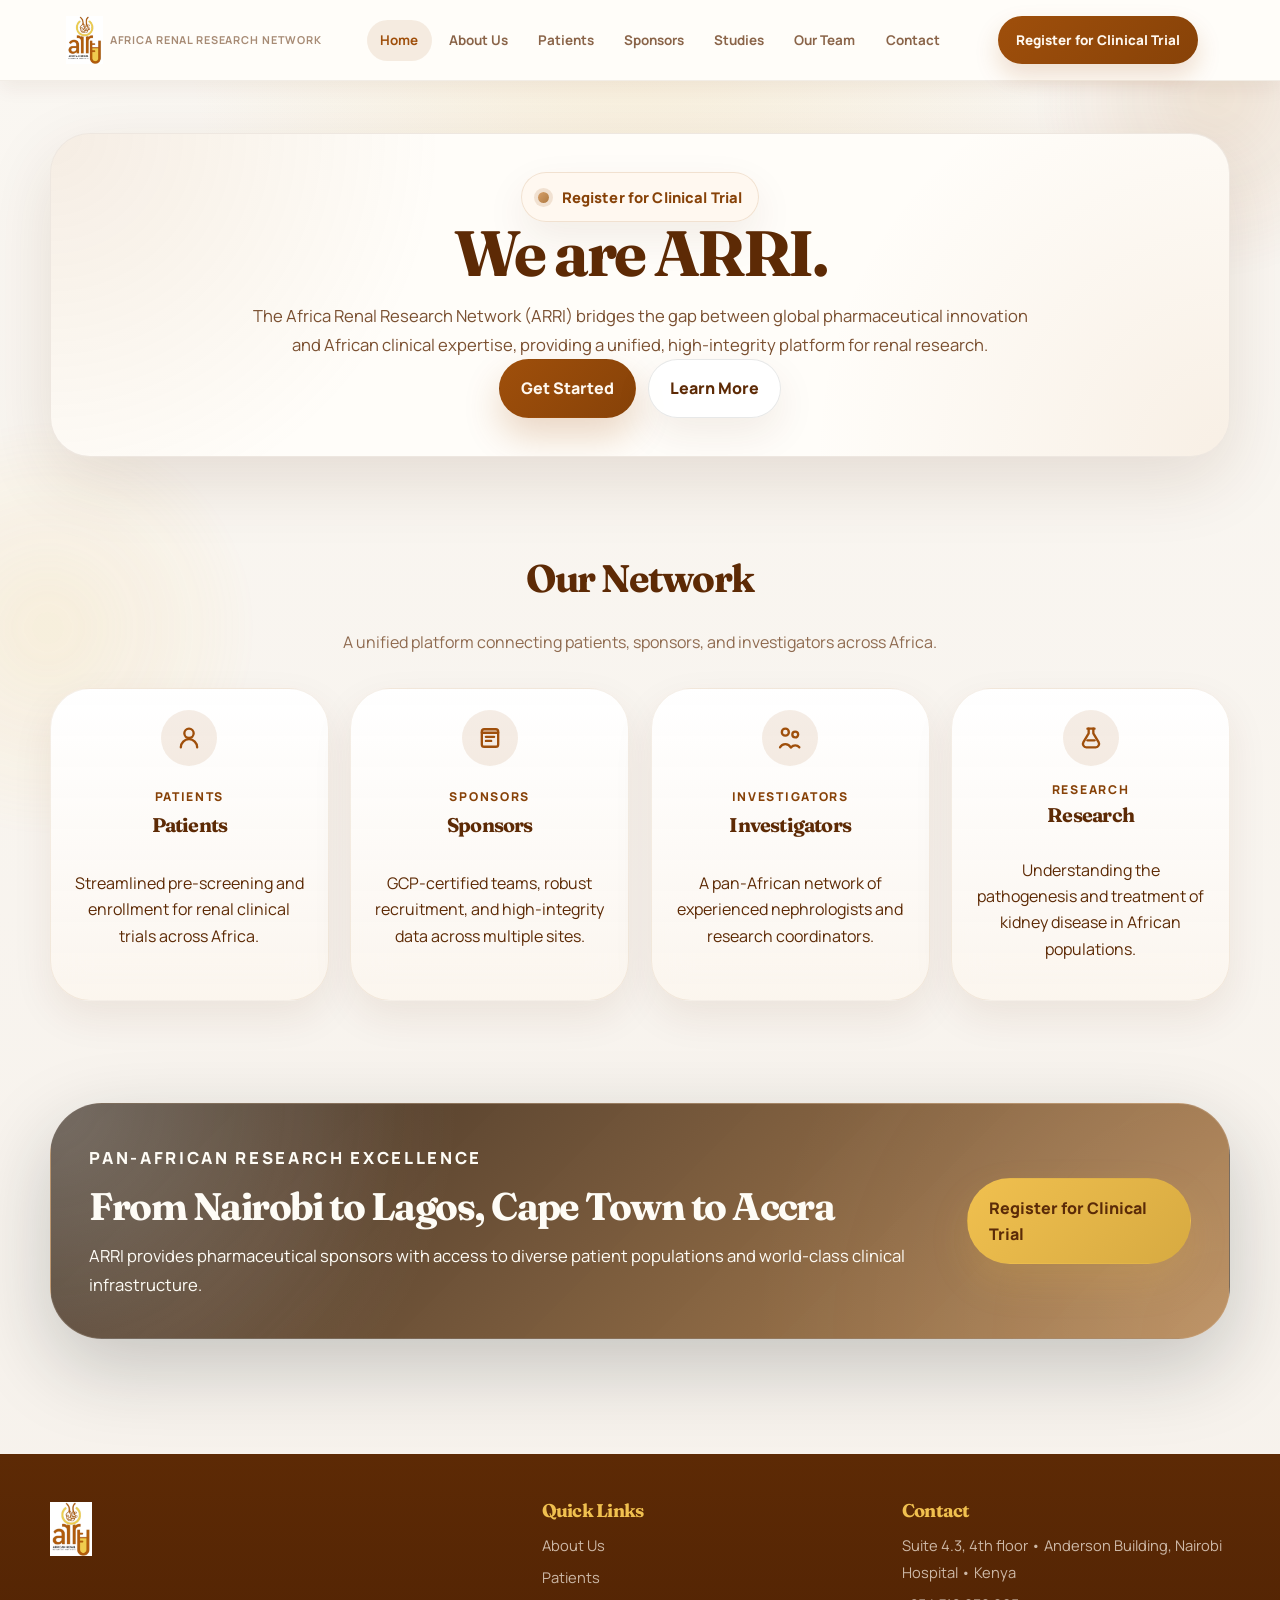
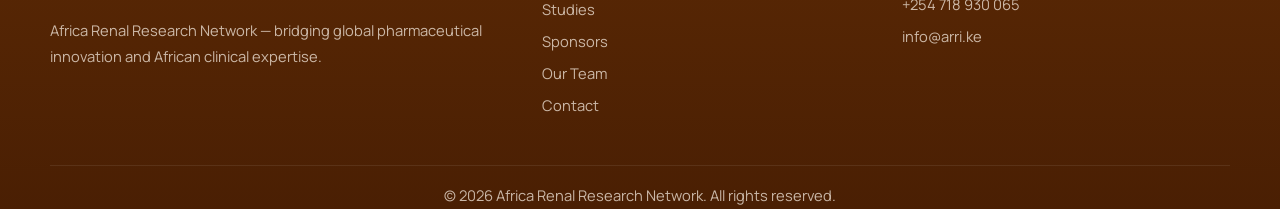
==== commit 25076b10: "regist" ====
--- a/index.html
+++ b/index.html
@@ -17,7 +17,7 @@
       <section class="section">
         <div class="container">
           <div class="page-copy page-copy--intro surface surface--strong center" data-reveal>
-            <p class="pill sponsor-pill">Register for Clinical Trial</p>
+            <a class="pill sponsor-pill" href="registration.html">Register for Clinical Trial</a>
             <div class="page-header center">
               <h1 class="title-lg">We are ARRI.</h1>
               <p>The Africa Renal Research Network (ARRI) bridges the gap between global pharmaceutical innovation and African clinical expertise, providing a unified, high-integrity platform for renal research.</p>
@@ -28,24 +28,6 @@
             </div>
           </div>
 
-          <div class="metrics-strip metrics-strip--four" data-reveal style="--delay: 80ms;">
-            <article class="metric">
-              <strong>10+</strong>
-              <span>Research Sites</span>
-            </article>
-            <article class="metric">
-              <strong>50+</strong>
-              <span>Investigators</span>
-            </article>
-            <article class="metric">
-              <strong>6</strong>
-              <span>African Countries</span>
-            </article>
-            <article class="metric">
-              <strong>100%</strong>
-              <span>GCP Certified</span>
-            </article>
-          </div>
         </div>
       </section>
 
@@ -57,7 +39,7 @@
           </div>
 
           <div class="card-grid card-grid--four">
-            <article class="sponsor-capability-card surface" data-reveal>
+            <a class="sponsor-capability-card sponsor-capability-card--link surface" href="patients.html" data-reveal>
               <div class="sponsor-capability-card__header">
                 <span class="research-focus-card__icon sponsor-capability-card__icon" aria-hidden="true">
                   <svg viewBox="0 0 24 24">
@@ -71,9 +53,9 @@
                 </div>
               </div>
               <p>Streamlined pre-screening and enrollment for renal clinical trials across Africa.</p>
-            </article>
+            </a>
 
-            <article class="sponsor-capability-card surface" data-reveal style="--delay: 70ms;">
+            <a class="sponsor-capability-card sponsor-capability-card--link surface" href="sponsors.html" data-reveal style="--delay: 70ms;">
               <div class="sponsor-capability-card__header">
                 <span class="research-focus-card__icon sponsor-capability-card__icon" aria-hidden="true">
                   <svg viewBox="0 0 24 24">
@@ -89,9 +71,9 @@
                 </div>
               </div>
               <p>GCP-certified teams, robust recruitment, and high-integrity data across multiple sites.</p>
-            </article>
+            </a>
 
-            <article class="sponsor-capability-card surface" data-reveal style="--delay: 140ms;">
+            <a class="sponsor-capability-card sponsor-capability-card--link surface" href="our-team.html" data-reveal style="--delay: 140ms;">
               <div class="sponsor-capability-card__header">
                 <span class="research-focus-card__icon sponsor-capability-card__icon" aria-hidden="true">
                   <svg viewBox="0 0 24 24">
@@ -107,9 +89,9 @@
                 </div>
               </div>
               <p>A pan-African network of experienced nephrologists and research coordinators.</p>
-            </article>
+            </a>
 
-            <article class="sponsor-capability-card surface" data-reveal style="--delay: 210ms;">
+            <a class="sponsor-capability-card sponsor-capability-card--link surface" href="studies.html" data-reveal style="--delay: 210ms;">
               <div class="sponsor-capability-card__header">
                 <span class="research-focus-card__icon sponsor-capability-card__icon" aria-hidden="true">
                   <svg viewBox="0 0 24 24">
@@ -124,7 +106,7 @@
                 </div>
               </div>
               <p>Understanding the pathogenesis and treatment of kidney disease in African populations.</p>
-            </article>
+            </a>
           </div>
         </div>
       </section>
--- a/styles.css
+++ b/styles.css
@@ -1082,6 +1082,12 @@
   overflow-wrap: anywhere;
 }
 
+.sponsor-capability-card--link:hover,
+.sponsor-capability-card--link:focus-visible {
+  transform: translateY(-4px);
+  box-shadow: 0 22px 42px rgba(86, 41, 11, 0.12);
+}
+
 .foundation-card {
   display: grid;
   justify-items: center;
@@ -1112,11 +1118,33 @@
   display: grid;
   gap: 1rem;
   align-content: start;
+  padding: clamp(1.35rem, 3vw, 2rem);
 }
 
 .sponsor-catalog-block {
   display: grid;
   gap: 0.65rem;
+}
+
+.sponsor-service-grid {
+  gap: 0.95rem;
+}
+
+.sponsor-service-card {
+  display: grid;
+  justify-items: center;
+  text-align: center;
+  gap: 0.85rem;
+  padding: 1.15rem 1rem;
+  border-radius: 22px;
+  background: rgba(255, 255, 255, 0.78);
+  border: 1px solid rgba(175, 122, 66, 0.1);
+}
+
+.sponsor-service-card .card-title {
+  margin: 0;
+  font-size: clamp(1rem, 1.2vw, 1.18rem);
+  line-height: 1.2;
 }
 
 .sponsor-catalog-list {
@@ -1143,6 +1171,28 @@
   color: var(--ink-soft);
   font-size: 0.88rem;
   line-height: 1.35;
+}
+
+.resource-groups {
+  display: grid;
+  grid-template-columns: repeat(2, minmax(0, 1fr));
+  gap: 1rem;
+}
+
+.resource-group {
+  display: grid;
+  gap: 0.8rem;
+  padding: 1rem;
+  border-radius: 22px;
+  background: rgba(255, 255, 255, 0.68);
+  border: 1px solid rgba(175, 122, 66, 0.1);
+}
+
+.resource-group__title {
+  margin: 0;
+  font-family: "Fraunces", serif;
+  font-size: 1.15rem;
+  color: var(--ink);
 }
 
 .sponsor-startup-flow::before {
@@ -1522,14 +1572,25 @@
   display: grid;
   grid-template-columns: repeat(4, minmax(0, 1fr));
   gap: 1.2rem;
+  align-items: start;
+}
+
+.team-card {
+  grid-template-rows: auto 1fr;
 }
 
 .team-card .card-media {
   aspect-ratio: 4 / 5;
+  min-height: 300px;
+  background: rgba(175, 122, 66, 0.08);
 }
 
 .team-card .card-media img {
-  object-position: center top;
+  object-position: center 18%;
+}
+
+.team-card .card-body {
+  align-content: start;
 }
 
 .social-tag {
@@ -1888,6 +1949,10 @@
   transform: none;
 }
 
+.registration-actions [hidden] {
+  display: none !important;
+}
+
 .review-grid {
   display: grid;
   grid-template-columns: repeat(2, minmax(0, 1fr));
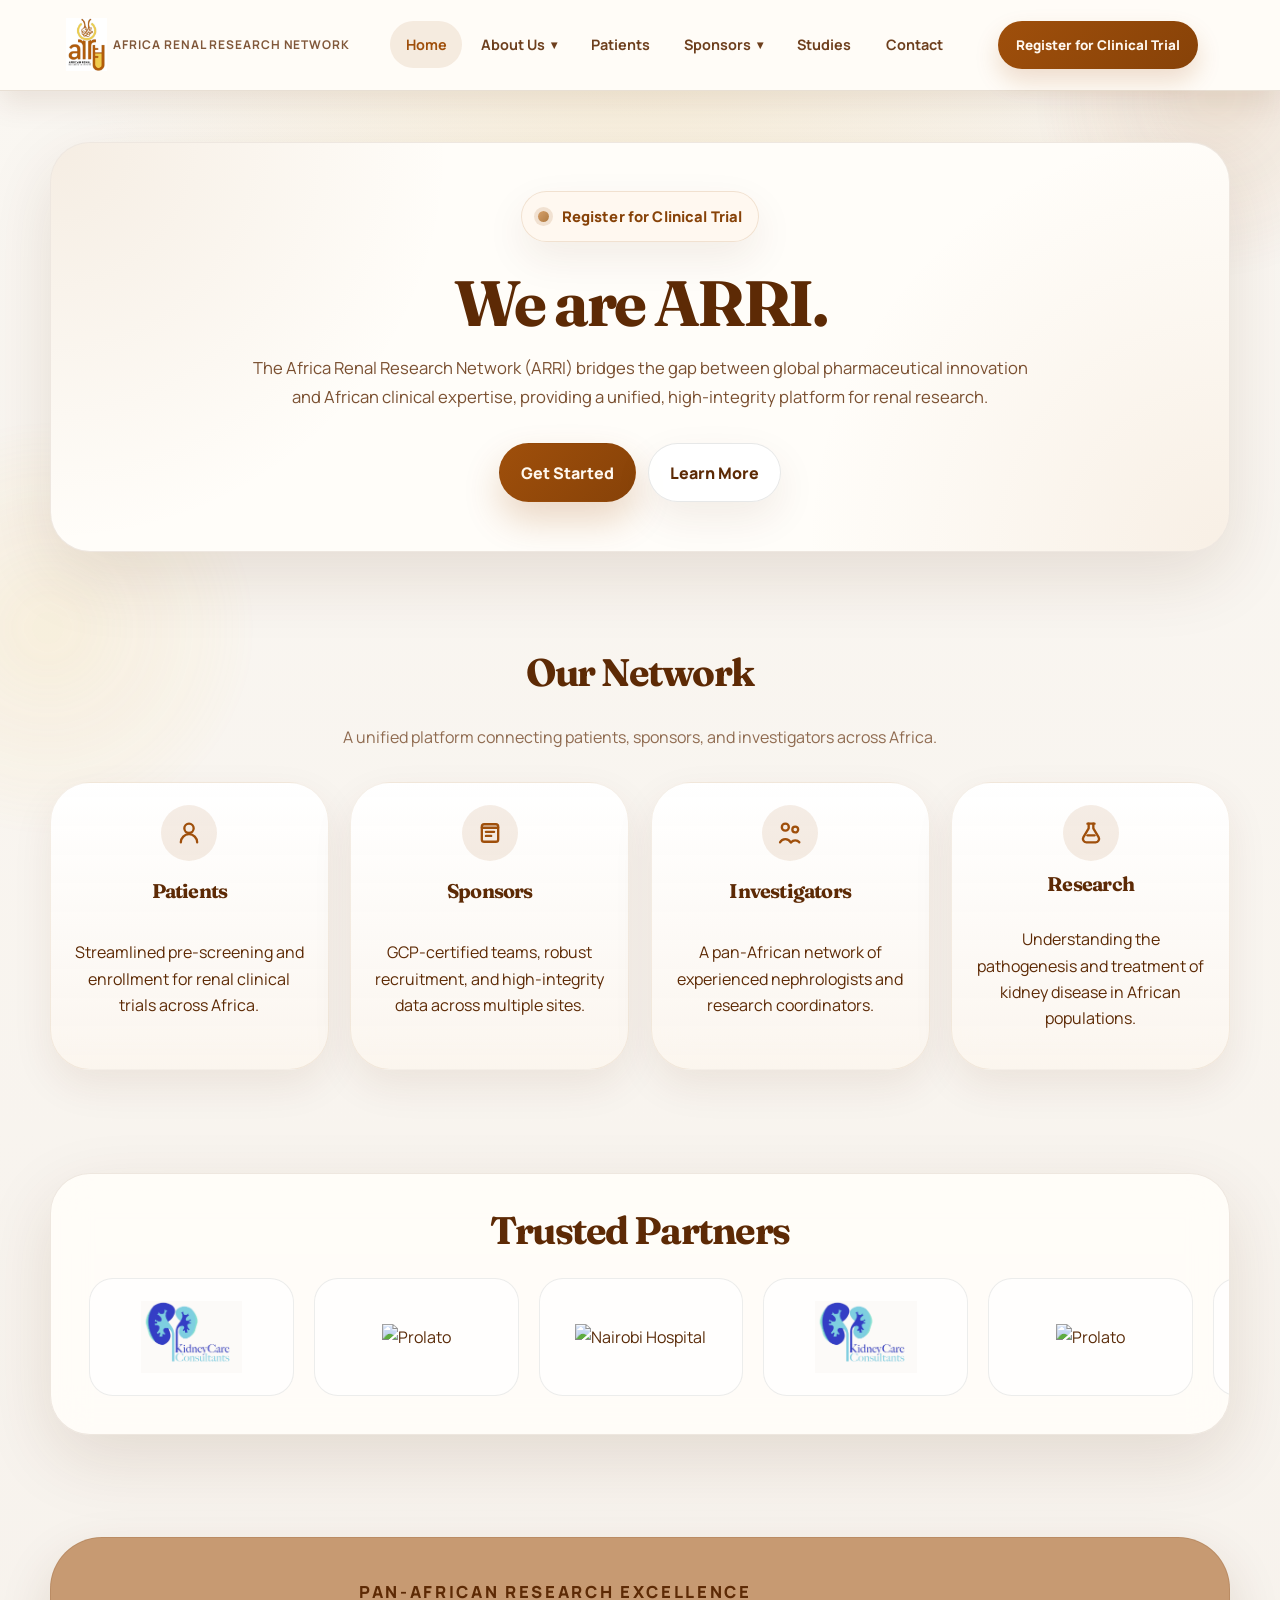
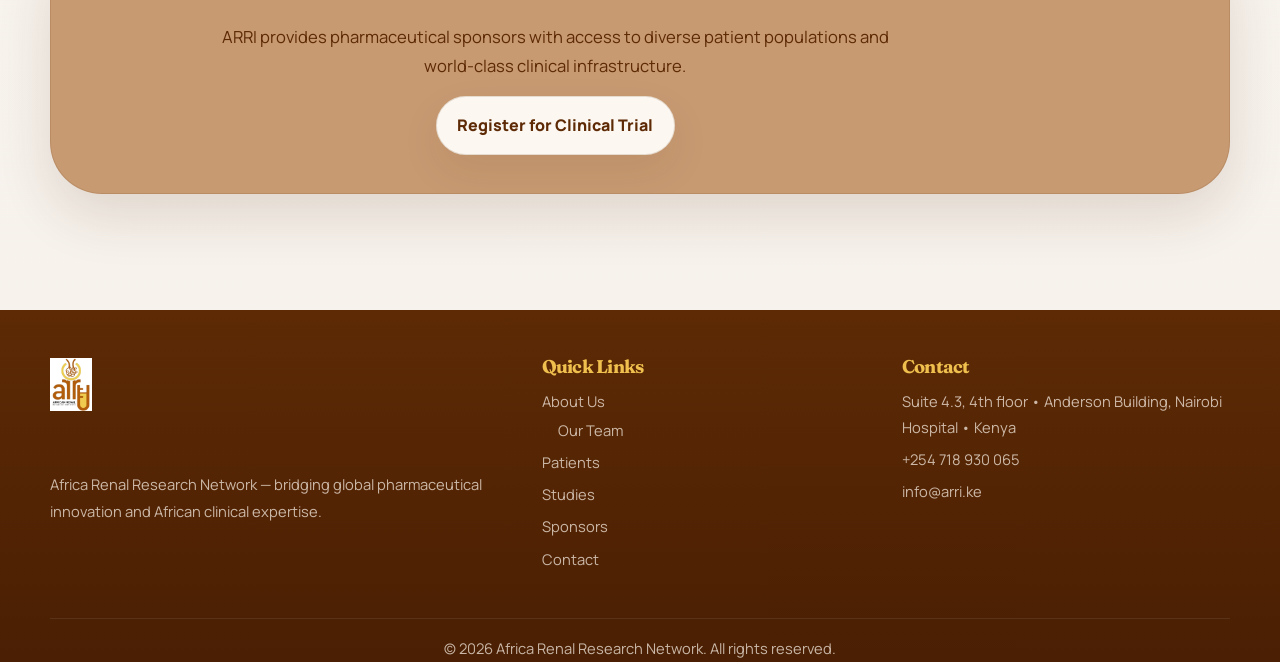
==== commit 63567661: "changes" ====
--- a/index.html
+++ b/index.html
@@ -16,7 +16,7 @@
     <main>
       <section class="section">
         <div class="container">
-          <div class="page-copy page-copy--intro surface surface--strong center" data-reveal>
+          <div class="page-copy page-copy--intro home-hero-stack surface surface--strong center" data-reveal>
             <a class="pill sponsor-pill" href="registration.html">Register for Clinical Trial</a>
             <div class="page-header center">
               <h1 class="title-lg">We are ARRI.</h1>
@@ -48,7 +48,6 @@
                   </svg>
                 </span>
                 <div class="sponsor-capability-card__title-wrap">
-                  <p class="sponsor-capability-card__label">Patients</p>
                   <h3 class="card-title">Patients</h3>
                 </div>
               </div>
@@ -66,7 +65,6 @@
                   </svg>
                 </span>
                 <div class="sponsor-capability-card__title-wrap">
-                  <p class="sponsor-capability-card__label">Sponsors</p>
                   <h3 class="card-title">Sponsors</h3>
                 </div>
               </div>
@@ -84,7 +82,6 @@
                   </svg>
                 </span>
                 <div class="sponsor-capability-card__title-wrap">
-                  <p class="sponsor-capability-card__label">Investigators</p>
                   <h3 class="card-title">Investigators</h3>
                 </div>
               </div>
@@ -101,7 +98,6 @@
                   </svg>
                 </span>
                 <div class="sponsor-capability-card__title-wrap">
-                  <p class="sponsor-capability-card__label">Research</p>
                   <h3 class="card-title">Research</h3>
                 </div>
               </div>
@@ -113,14 +109,40 @@
 
       <section class="section">
         <div class="container">
+          <div class="logo-panel surface" data-reveal>
+            <h2 class="section-title section-title--center">Trusted Partners</h2>
+            <div class="logo-grid">
+              <div class="logo-cell">
+                <img src="kidney.png" alt="Kidney research partner">
+              </div>
+              <div class="logo-cell">
+                <img src="https://arri.cloudpepper.site/web/image/website.s_reference_demo_image_5" alt="Healthcare institute logo">
+              </div>
+              <div class="logo-cell">
+                <img src="https://arri.cloudpepper.site/web/image/1366-c4a71c81/prolato.webp" alt="Prolato">
+              </div>
+              <div class="logo-cell">
+                <img src="https://arri.cloudpepper.site/web/image/1359-c9535811/Nairobi_Hospital_Logo.png" alt="Nairobi Hospital">
+              </div>
+              <div class="logo-cell">
+                <img src="https://arri.cloudpepper.site/web/image/1467-f5e6b9e4/Screenshot_2020-10-03_at_17.13.40-removebg-preview.png" alt="Healthcare institute logo">
+              </div>
+            </div>
+          </div>
+        </div>
+      </section>
+
+      <section class="section">
+        <div class="container">
           <div class="cta-band sponsor-cta-band" data-reveal>
-            <div class="cta-band__inner">
-              <div class="spaced">
+            <div class="cta-band__inner cta-band__inner--center">
+              <div class="spaced center">
                 <p class="cta-band__eyebrow">Pan-African Research Excellence</p>
-                <h2 class="title-md">From Nairobi to Lagos, Cape Town to Accra</h2>
                 <p>ARRI provides pharmaceutical sponsors with access to diverse patient populations and world-class clinical infrastructure.</p>
+                <div class="hero-actions hero-actions--center">
+                  <a class="button button--light" href="registration.html">Register for Clinical Trial</a>
+                </div>
               </div>
-              <a class="button button--light" href="registration.html">Register for Clinical Trial</a>
             </div>
           </div>
         </div>
--- a/styles.css
+++ b/styles.css
@@ -6,6 +6,7 @@
   --surface-muted: rgba(251, 245, 238, 0.92);
   --ink: #5d2a05;
   --ink-soft: rgba(93, 42, 5, 0.68);
+  --cta-band-bg: #c79a72;
   --teal: #9f4f0b;
   --teal-deep: #874208;
   --teal-soft: rgba(159, 79, 11, 0.1);
@@ -342,6 +343,15 @@
   justify-content: center;
 }
 
+.hero-actions--compact {
+  gap: 0.6rem;
+}
+
+.hero-actions--compact .button {
+  padding: 0.78rem 1rem;
+  font-size: 0.92rem;
+}
+
 .hero-media {
   position: relative;
   min-height: 100%;
@@ -692,21 +702,15 @@
 
 .cta-band {
   padding: clamp(1.6rem, 3vw, 2.6rem);
-  color: #fefcf6;
+  color: var(--ink);
   border-radius: var(--radius-xl);
-  background:
-    linear-gradient(135deg, rgba(42, 28, 16, 0.84), rgba(175, 122, 66, 0.82)),
-    var(--band-image, linear-gradient(135deg, rgba(175, 122, 66, 0.6), rgba(125, 83, 39, 0.95)));
-  background-position: center;
-  background-size: cover;
-  border: 1px solid rgba(255, 250, 242, 0.18);
-  box-shadow: 0 28px 80px rgba(23, 33, 30, 0.22);
+  background: var(--cta-band-bg);
+  border: 1px solid rgba(93, 42, 5, 0.12);
+  box-shadow: 0 22px 54px rgba(86, 41, 11, 0.14);
 }
 
 .cta-band::before {
-  background:
-    radial-gradient(circle at top left, rgba(255, 255, 255, 0.16), transparent 30%),
-    radial-gradient(circle at bottom right, rgba(255, 255, 255, 0.1), transparent 40%);
+  background: none;
 }
 
 .cta-band h2,
@@ -720,13 +724,11 @@
   font-weight: 800;
   letter-spacing: 0.16em;
   text-transform: uppercase;
-  color: rgba(255, 250, 242, 0.78);
+  color: rgba(93, 42, 5, 0.7);
 }
 
 .cta-band--register {
-  background:
-    radial-gradient(circle at top left, rgba(255, 255, 255, 0.16), transparent 34%),
-    linear-gradient(135deg, rgba(42, 28, 16, 0.92), rgba(175, 122, 66, 0.88));
+  background: var(--cta-band-bg);
 }
 
 .cta-band__inner {
@@ -736,6 +738,24 @@
   gap: 1.25rem;
 }
 
+.cta-band__inner--center {
+  display: grid;
+  justify-items: center;
+  text-align: center;
+  width: 100%;
+}
+
+.cta-band__inner--center .spaced {
+  display: grid;
+  justify-items: center;
+  width: min(100%, 42rem);
+  margin-inline: auto;
+}
+
+.cta-band__inner--center p {
+  margin-inline: auto;
+}
+
 .page-header {
   display: grid;
   gap: 1rem;
@@ -754,6 +774,50 @@
 .page-copy--intro .page-header p {
   max-width: 50rem;
   margin-inline: auto;
+}
+
+.home-hero-stack {
+  display: grid;
+  justify-items: center;
+  gap: 1.9rem;
+  padding: clamp(1.8rem, 3.8vw, 3.1rem);
+}
+
+.home-hero-stack .page-header {
+  gap: 1.15rem;
+}
+
+.home-hero-stack .hero-actions {
+  margin-top: 0.1rem;
+}
+
+.sponsor-page-hero {
+  display: grid;
+  justify-items: center;
+  gap: 1.7rem;
+  padding: clamp(1.7rem, 3.5vw, 3rem);
+}
+
+.sponsor-page-hero .page-header {
+  gap: 1.15rem;
+}
+
+.sponsor-page-hero .hero-actions {
+  margin-top: 0.15rem;
+}
+
+.patient-page-hero {
+  display: grid;
+  gap: 1.65rem;
+  padding: clamp(1.6rem, 3.2vw, 2.8rem);
+}
+
+.patient-page-hero .page-header {
+  gap: 1.15rem;
+}
+
+.patient-page-hero .hero-actions {
+  margin-top: 0.1rem;
 }
 
 .panel {
@@ -1110,6 +1174,42 @@
   gap: 1rem;
 }
 
+.sponsor-tab-nav {
+  display: flex;
+  flex-wrap: wrap;
+  gap: 0.8rem;
+  padding: 1rem;
+  justify-content: center;
+}
+
+.sponsor-tab-link {
+  display: inline-flex;
+  align-items: center;
+  justify-content: center;
+  min-height: 2.9rem;
+  padding: 0.72rem 1.1rem;
+  border-radius: 999px;
+  background: rgba(175, 122, 66, 0.08);
+  border: 1px solid rgba(175, 122, 66, 0.14);
+  color: var(--teal-deep);
+  font-weight: 800;
+  letter-spacing: 0.03em;
+  transition: transform 180ms ease, box-shadow 180ms ease, background 180ms ease;
+}
+
+.sponsor-tab-link:hover,
+.sponsor-tab-link:focus-visible {
+  transform: translateY(-2px);
+  box-shadow: 0 16px 28px rgba(86, 41, 11, 0.1);
+}
+
+.sponsor-tab-link.is-active {
+  background: linear-gradient(135deg, var(--gold), #dfc17b);
+  border-color: transparent;
+  color: #fffdf8;
+  box-shadow: 0 16px 32px rgba(196, 140, 83, 0.2);
+}
+
 .sponsor-assets-grid {
   grid-template-columns: minmax(0, 0.92fr) minmax(0, 1.08fr);
 }
@@ -1147,6 +1247,21 @@
   line-height: 1.2;
 }
 
+.sponsor-summary-card {
+  display: grid;
+  align-content: space-between;
+  gap: 1.2rem;
+  padding: clamp(1.35rem, 3vw, 2rem);
+}
+
+.sponsor-summary-card .page-header {
+  align-content: start;
+}
+
+.sponsor-tab-panel[hidden] {
+  display: none;
+}
+
 .sponsor-catalog-list {
   margin: 0;
   padding: 0;
@@ -1164,25 +1279,25 @@
 }
 
 .sponsor-catalog-list li {
-  padding: 0.5rem 0.65rem;
+  padding: 0.72rem 0.88rem;
   border-radius: 14px;
   background: rgba(255, 255, 255, 0.76);
   border: 1px solid rgba(175, 122, 66, 0.1);
   color: var(--ink-soft);
-  font-size: 0.88rem;
-  line-height: 1.35;
+  font-size: 0.96rem;
+  line-height: 1.45;
 }
 
 .resource-groups {
   display: grid;
   grid-template-columns: repeat(2, minmax(0, 1fr));
+  gap: 1.25rem;
+}
+
+.resource-group {
+  display: grid;
   gap: 1rem;
-}
-
-.resource-group {
-  display: grid;
-  gap: 0.8rem;
-  padding: 1rem;
+  padding: 1.3rem;
   border-radius: 22px;
   background: rgba(255, 255, 255, 0.68);
   border: 1px solid rgba(175, 122, 66, 0.1);
@@ -1191,7 +1306,7 @@
 .resource-group__title {
   margin: 0;
   font-family: "Fraunces", serif;
-  font-size: 1.15rem;
+  font-size: 1.32rem;
   color: var(--ink);
 }
 
@@ -1244,9 +1359,14 @@
 }
 
 .sponsor-cta-band {
-  background:
-    radial-gradient(circle at top left, rgba(255, 255, 255, 0.16), transparent 34%),
-    linear-gradient(135deg, rgba(42, 28, 16, 0.92), rgba(175, 122, 66, 0.88));
+  background: var(--cta-band-bg);
+}
+
+.cta-band .button--light {
+  background: rgba(255, 253, 249, 0.94);
+  color: var(--ink);
+  border-color: rgba(93, 42, 5, 0.14);
+  box-shadow: var(--shadow-soft);
 }
 
 .process-header {
@@ -1376,35 +1496,31 @@
 
 .patient-journey {
   display: grid;
-  gap: 1rem;
+  gap: 1.25rem;
+  max-width: 54rem;
+  margin-inline: auto;
+  justify-items: center;
 }
 
 .patient-step {
   display: grid;
-  grid-template-columns: auto minmax(0, 1fr);
-  gap: 1.1rem;
-  padding: 1.2rem;
-  align-items: stretch;
+  grid-template-columns: minmax(0, 1fr);
+  gap: 0.8rem;
+  width: min(100%, 34rem);
+  padding: 1.1rem 1rem;
+  justify-items: center;
+  text-align: center;
+  align-items: start;
+  background: var(--surface-strong);
+  border-color: var(--line-strong);
+  box-shadow: var(--shadow-soft);
 }
 
 .patient-step__rail {
   display: grid;
-  grid-template-rows: auto auto 1fr;
+  grid-template-rows: auto 1fr;
   justify-items: center;
-  gap: 0.65rem;
-}
-
-.patient-step__step {
-  display: inline-grid;
-  place-items: center;
-  width: 2.6rem;
-  height: 2.6rem;
-  border-radius: 999px;
-  background: linear-gradient(135deg, var(--gold), #dfc17b);
-  color: #fffdf8;
-  font-weight: 800;
-  letter-spacing: 0.06em;
-  box-shadow: 0 12px 24px rgba(196, 140, 83, 0.22);
+  gap: 0.8rem;
 }
 
 .patient-step__icon {
@@ -1431,7 +1547,7 @@
 
 .patient-step__line {
   width: 2px;
-  min-height: 100%;
+  min-height: 2.75rem;
   border-radius: 999px;
   background: linear-gradient(180deg, rgba(175, 122, 66, 0.26), rgba(125, 83, 39, 0.14));
 }
@@ -1442,27 +1558,32 @@
 
 .patient-step__content {
   display: grid;
-  gap: 0.5rem;
+  gap: 0.6rem;
   align-content: center;
-}
-
-.patient-step__label {
+  justify-items: center;
+  max-width: 29rem;
+}
+
+.patient-step .card-title {
+  font-size: clamp(1.15rem, 1.7vw, 1.45rem);
+  line-height: 1.16;
+}
+
+.patient-step__content p {
   margin: 0;
+  color: var(--ink);
+  font-size: 0.98rem;
+  line-height: 1.65;
+}
+
+.patient-step__link {
+  width: fit-content;
+  padding: 0.38rem 0.72rem;
+  border-radius: 999px;
+  background: rgba(175, 122, 66, 0.1);
   color: var(--teal-deep);
-  font-size: 0.78rem;
+  font-size: 0.84rem;
   font-weight: 800;
-  letter-spacing: 0.14em;
-  text-transform: uppercase;
-}
-
-.patient-step .card-title {
-  font-size: clamp(1.35rem, 2vw, 1.8rem);
-  line-height: 1.06;
-}
-
-.patient-step__content p:last-child {
-  margin: 0;
-  color: var(--ink-soft);
 }
 
 @keyframes process-sweep {
@@ -1577,20 +1698,95 @@
 
 .team-card {
   grid-template-rows: auto 1fr;
+  justify-items: center;
+  text-align: center;
 }
 
 .team-card .card-media {
-  aspect-ratio: 4 / 5;
-  min-height: 300px;
-  background: rgba(175, 122, 66, 0.08);
-}
-
-.team-card .card-media img {
-  object-position: center 18%;
+  aspect-ratio: 1 / 1;
+  width: min(168px, 100%);
+  min-height: 0;
+  margin: 0 auto;
+  background:
+    radial-gradient(circle at 35% 28%, rgba(255, 255, 255, 0.34), transparent 34%),
+    linear-gradient(180deg, rgba(214, 170, 116, 0.2), rgba(120, 67, 25, 0.1));
+  border-radius: 999px;
+  overflow: hidden;
+  border: 6px solid rgba(255, 253, 249, 0.98);
+  box-shadow:
+    0 18px 34px rgba(86, 41, 11, 0.14),
+    0 0 0 1px rgba(175, 122, 66, 0.1);
+}
+
+.team-card__photo {
+  background:
+    radial-gradient(circle at top, rgba(255, 255, 255, 0.32), transparent 40%),
+    linear-gradient(180deg, rgba(175, 122, 66, 0.16), rgba(23, 33, 30, 0.08));
+}
+
+.team-card__photo img {
+  width: 100%;
+  height: 100%;
+  object-fit: cover;
+  object-position: center 16%;
+  transform: scale(1.04);
+}
+
+.team-card__placeholder {
+  display: grid;
+  place-items: center;
+  background:
+    radial-gradient(circle at top, rgba(255, 255, 255, 0.32), transparent 36%),
+    linear-gradient(180deg, rgba(175, 122, 66, 0.14), rgba(23, 33, 30, 0.06));
+}
+
+.team-card__placeholder-inner {
+  display: grid;
+  justify-items: center;
+  gap: 0.9rem;
+  padding: 1.5rem;
+}
+
+.team-card__placeholder-icon {
+  display: inline-grid;
+  place-items: center;
+  width: 5rem;
+  height: 5rem;
+  border-radius: 999px;
+  background: rgba(255, 253, 248, 0.92);
+  color: var(--teal-deep);
+  box-shadow: var(--shadow-soft);
+}
+
+.team-card__placeholder-icon svg {
+  width: 2.15rem;
+  height: 2.15rem;
+  stroke: currentColor;
+  fill: none;
+  stroke-width: 1.8;
+  stroke-linecap: round;
+  stroke-linejoin: round;
+}
+
+.team-card__placeholder-label {
+  display: inline-flex;
+  align-items: center;
+  justify-content: center;
+  padding: 0.5rem 0.9rem;
+  border-radius: 999px;
+  background: rgba(255, 253, 248, 0.82);
+  color: var(--teal-deep);
+  font-size: 0.82rem;
+  font-weight: 800;
+  letter-spacing: 0.08em;
+  text-transform: uppercase;
 }
 
 .team-card .card-body {
   align-content: start;
+  justify-items: center;
+  text-align: center;
+  padding-top: 1rem;
 }
 
 .social-tag {
@@ -2040,9 +2236,9 @@
   position: sticky;
   top: 0;
   z-index: 80;
-  background: rgba(255, 253, 249, 0.98);
-  border-bottom: 1px solid rgba(93, 42, 5, 0.08);
-  box-shadow: 0 8px 18px rgba(86, 41, 11, 0.06);
+  background: rgba(255, 252, 247, 0.995);
+  border-bottom: 1px solid rgba(93, 42, 5, 0.14);
+  box-shadow: 0 12px 28px rgba(86, 41, 11, 0.1);
 }
 
 .nav-shell {
@@ -2055,7 +2251,7 @@
   grid-template-columns: auto 1fr auto auto;
   align-items: center;
   gap: 1rem;
-  padding: 1rem 0;
+  padding: 1.15rem 0;
 }
 
 .brand {
@@ -2068,17 +2264,17 @@
 
 .brand__logo {
   width: auto;
-  height: 3rem;
+  height: 3.3rem;
   object-fit: contain;
   flex: 0 0 auto;
 }
 
 .brand__copy {
-  font-size: 0.68rem;
+  font-size: 0.75rem;
   font-weight: 700;
   letter-spacing: 0.08em;
   text-transform: uppercase;
-  color: rgba(93, 42, 5, 0.54);
+  color: rgba(93, 42, 5, 0.78);
 }
 
 .desktop-nav {
@@ -2095,10 +2291,10 @@
   align-items: center;
   justify-content: center;
   gap: 0.35rem;
-  padding: 0.6rem 0.82rem;
+  padding: 0.72rem 0.95rem;
   border-radius: 999px;
-  color: rgba(93, 42, 5, 0.72);
-  font-size: 0.84rem;
+  color: rgba(93, 42, 5, 0.9);
+  font-size: 0.9rem;
   font-weight: 700;
   transition: background var(--transition), color var(--transition), transform var(--transition);
 }
@@ -2188,6 +2384,15 @@
 .dropdown-link.is-active {
   background: rgba(175, 122, 66, 0.1);
   color: var(--teal-deep);
+}
+
+.footer-links__group {
+  display: grid;
+  gap: 0.2rem;
+}
+
+.footer-sublink {
+  padding-left: 1rem;
 }
 
 .mobile-toggle,
@@ -2504,6 +2709,33 @@
     font-weight: 800;
   }
 
+  .mobile-group {
+    display: grid;
+    gap: 0.4rem;
+  }
+
+  .mobile-group__items {
+    display: grid;
+    gap: 0.35rem;
+    padding-left: 0.85rem;
+  }
+
+  .mobile-sublink {
+    display: flex;
+    align-items: center;
+    min-height: 2.75rem;
+    padding: 0.85rem 1rem;
+    border-radius: 16px;
+    background: rgba(255, 255, 255, 0.05);
+    color: rgba(255, 247, 236, 0.78);
+    font-weight: 700;
+  }
+
+  .mobile-sublink.is-active {
+    background: rgba(240, 192, 79, 0.1);
+    color: var(--gold);
+  }
+
   .mobile-link.is-active,
   .mobile-cta.is-active {
     background: rgba(240, 192, 79, 0.14);
@@ -2588,6 +2820,11 @@
     grid-template-columns: minmax(0, 1fr);
   }
 
+  .sponsor-tab-nav {
+    flex-direction: column;
+    align-items: stretch;
+  }
+
   .process-grid--journey {
     gap: 0.9rem;
   }
@@ -2599,21 +2836,13 @@
   }
 
   .patient-step {
-    grid-template-columns: minmax(0, 1fr);
-    gap: 0.95rem;
-    padding: 1.05rem;
+    width: min(100%, 30rem);
+    padding: 0.95rem;
   }
 
   .patient-step__rail {
-    grid-template-columns: auto auto 1fr;
-    grid-template-rows: none;
-    align-items: center;
-  }
-
-  .patient-step__line {
-    width: 100%;
-    min-height: 2px;
-    height: 2px;
+    grid-template-columns: none;
+    grid-template-rows: auto 1fr;
   }
 
   .logo-cell {
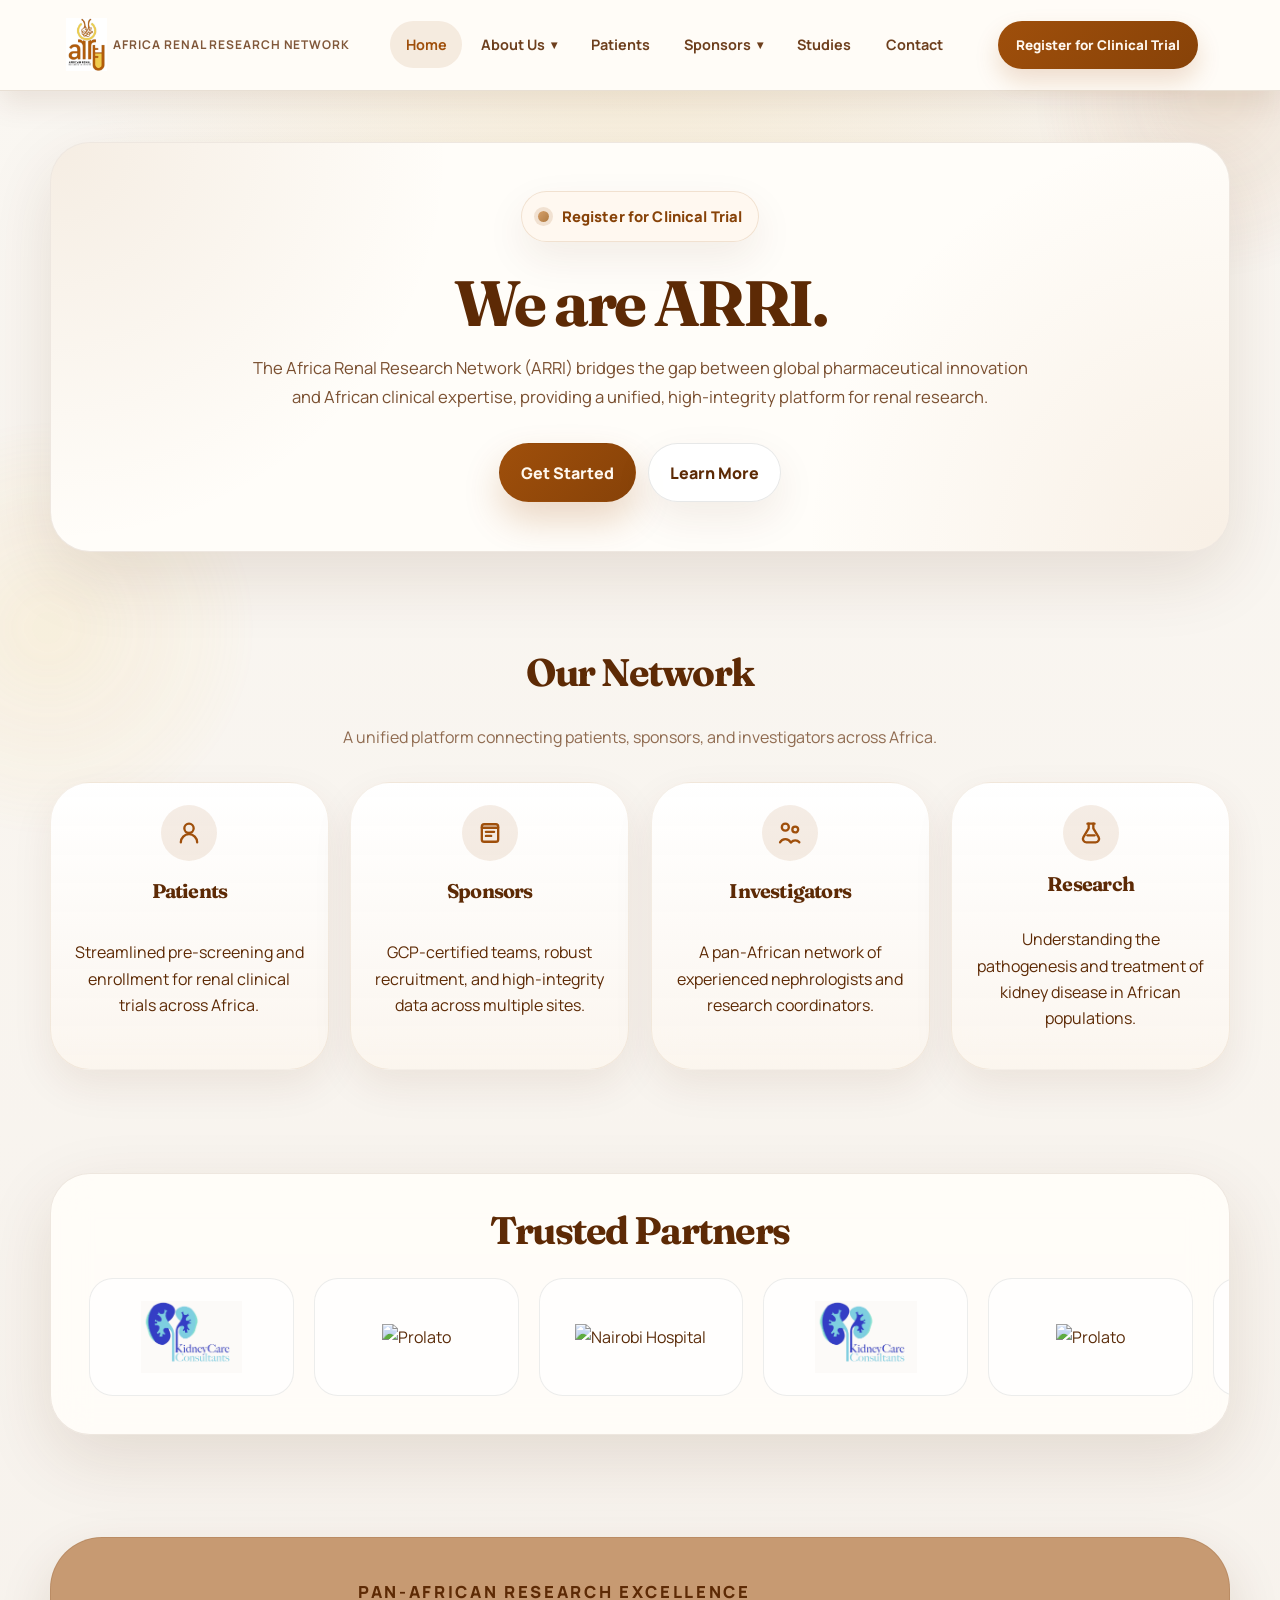
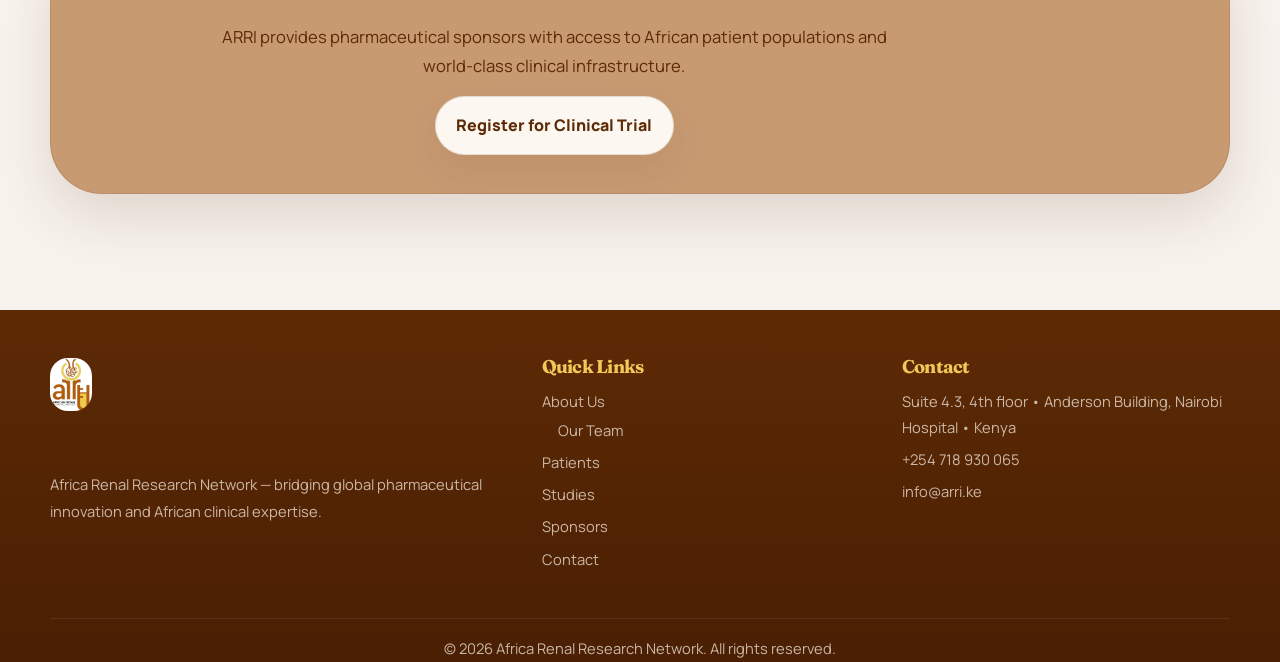
==== commit ef4380dd: "fat" ====
--- a/index.html
+++ b/index.html
@@ -138,7 +138,7 @@
             <div class="cta-band__inner cta-band__inner--center">
               <div class="spaced center">
                 <p class="cta-band__eyebrow">Pan-African Research Excellence</p>
-                <p>ARRI provides pharmaceutical sponsors with access to diverse patient populations and world-class clinical infrastructure.</p>
+                <p>ARRI provides pharmaceutical sponsors with access to African patient populations and world-class clinical infrastructure.</p>
                 <div class="hero-actions hero-actions--center">
                   <a class="button button--light" href="registration.html">Register for Clinical Trial</a>
                 </div>
--- a/styles.css
+++ b/styles.css
@@ -10,8 +10,8 @@
   --teal: #9f4f0b;
   --teal-deep: #874208;
   --teal-soft: rgba(159, 79, 11, 0.1);
-  --gold: #f0c04f;
-  --gold-soft: rgba(240, 192, 79, 0.16);
+  --gold: #f3c85a;
+  --gold-soft: rgba(243, 200, 90, 0.18);
   --line: rgba(93, 42, 5, 0.1);
   --line-strong: rgba(93, 42, 5, 0.18);
   --shadow: 0 24px 70px rgba(86, 41, 11, 0.12);
@@ -795,7 +795,7 @@
   display: grid;
   justify-items: center;
   gap: 1.7rem;
-  padding: clamp(1.7rem, 3.5vw, 3rem);
+  padding: clamp(1.45rem, 3vw, 2.45rem);
 }
 
 .sponsor-page-hero .page-header {
@@ -1983,6 +1983,10 @@
   gap: 1rem;
 }
 
+.registration-form--single {
+  gap: 1.25rem;
+}
+
 .registration-progress {
   display: grid;
   gap: 0.9rem;
@@ -2014,6 +2018,10 @@
 }
 
 .form-step.is-active {
+  display: grid;
+}
+
+.registration-form--single .form-step {
   display: grid;
 }
 
@@ -2132,6 +2140,10 @@
   gap: 1rem;
 }
 
+.registration-actions--single {
+  justify-content: center;
+}
+
 .registration-actions__primary {
   display: flex;
   justify-content: flex-end;
@@ -2455,6 +2467,7 @@
   width: auto;
   height: 3.35rem;
   object-fit: contain;
+  border-radius: 18px;
 }
 
 .footer-title {
